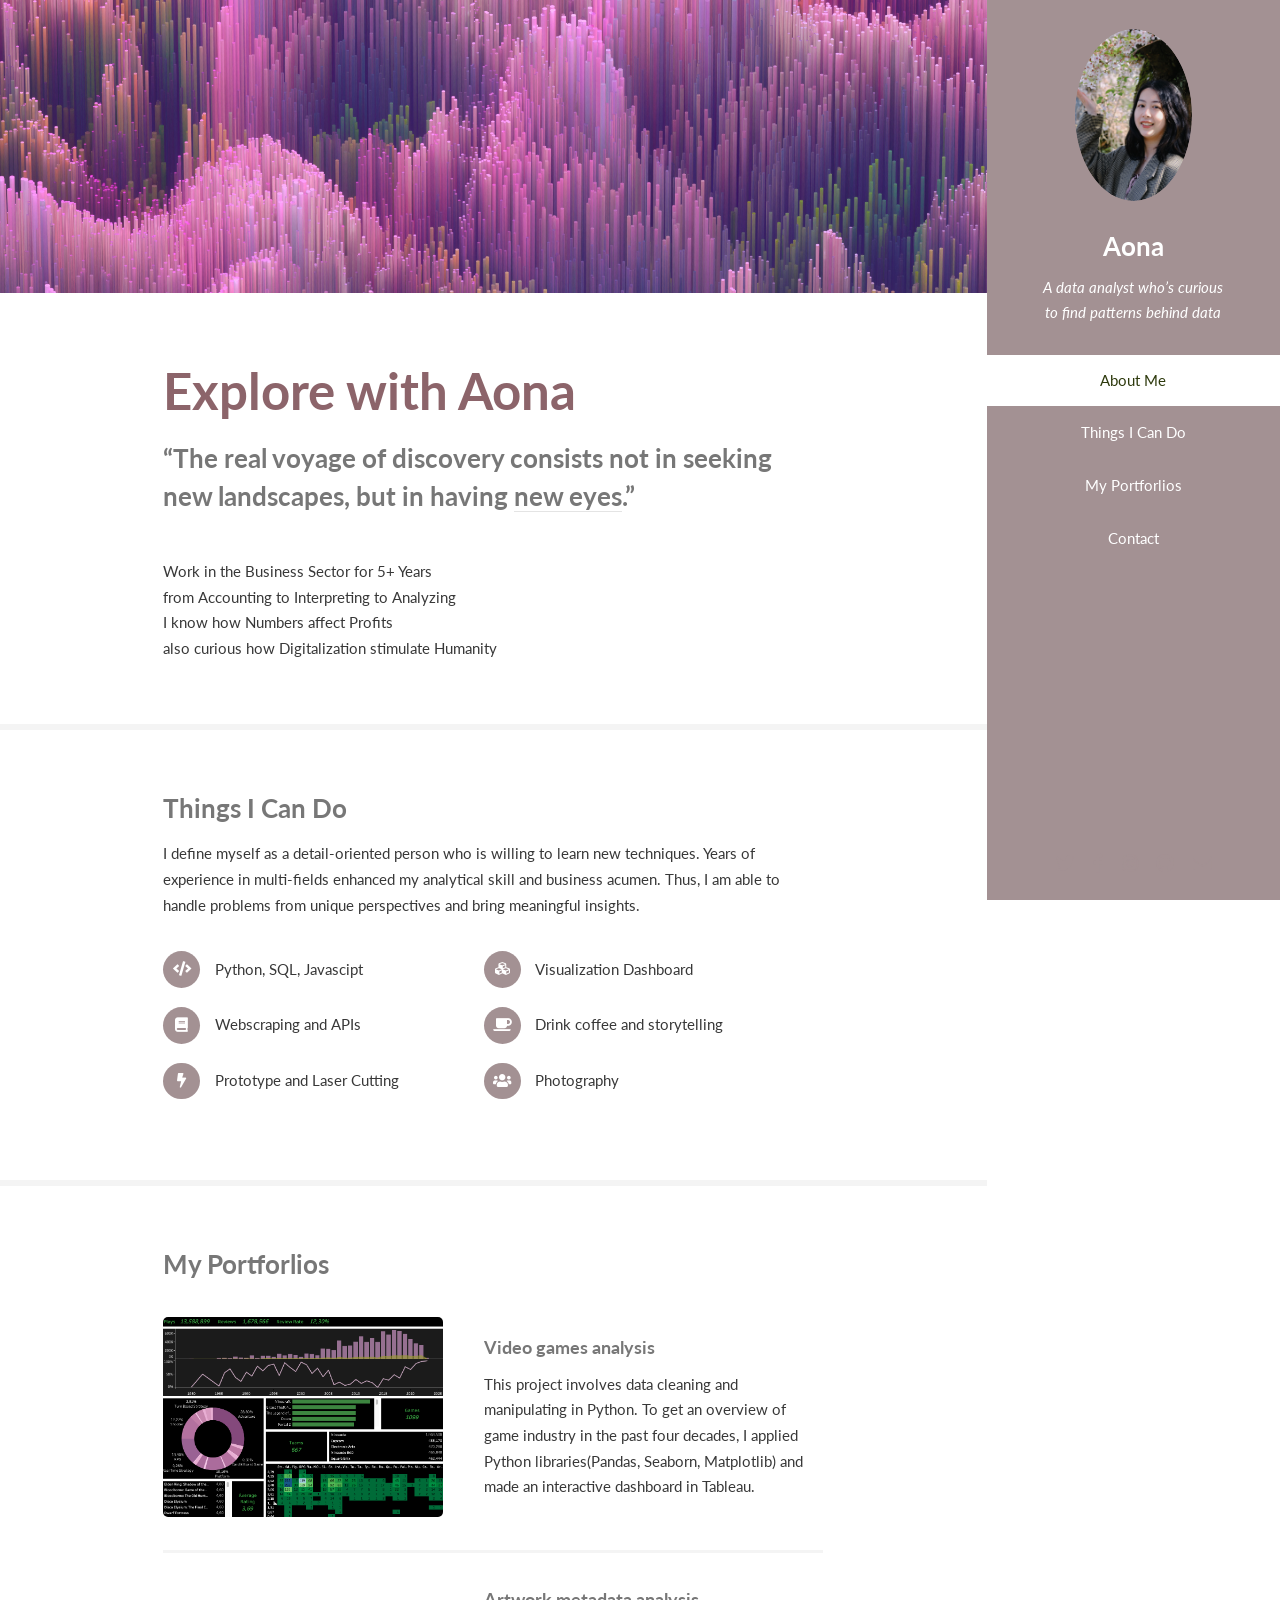
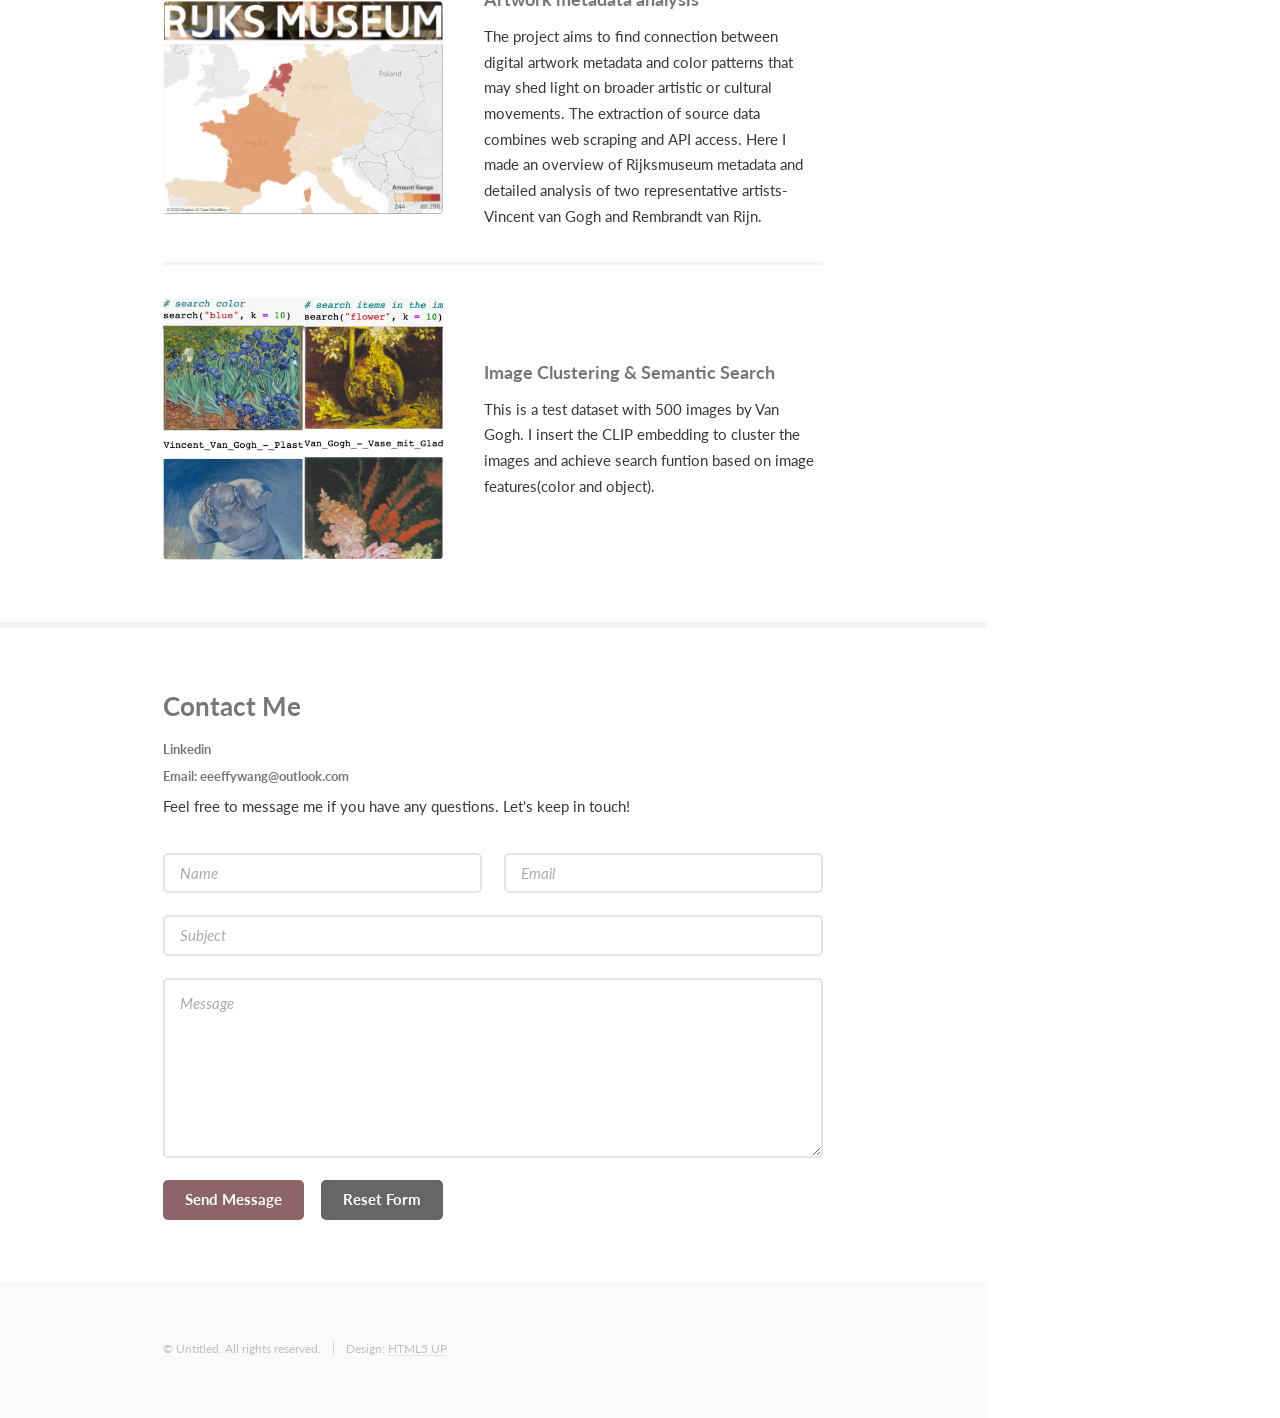
==== index.html @ 92250180 "Add files via upload Initial Commit" ====
<!DOCTYPE HTML>
<!--
	Read Only by HTML5 UP
	html5up.net | @ajlkn
	Free for personal and commercial use under the CCA 3.0 license (html5up.net/license)
-->
<html>
	<head>
		<title>Read Only by HTML5 UP</title>
		<meta charset="utf-8" />
		<meta name="viewport" content="width=device-width, initial-scale=1, user-scalable=no" />
		<link rel="stylesheet" href="assets/css/main.css" />
	</head>
	<body class="is-preload">

		<!-- Header -->
			<section id="header">
				<header>
					<span class="image avatar"><img src="images/avatar.jpg" alt="" /></span>
					<h1 id="logo"><a href="#">Aona</a></h1>
					<p>A data analyst who’s curious<br />
					to find patterns behind data</p>
				</header>
				<nav id="nav">
					<ul>
						<li><a href="#one" class="active">About Me</a></li>
						<li><a href="#two">Things I Can Do</a></li>
						<li><a href="#three">My Portforlios</a></li>
						<li><a href="#four">Contact</a></li>
					</ul>
				</nav>
				<footer>
					<ul class="icons">
						<li><a href="#" class="icon brands fa-twitter"><span class="label">Twitter</span></a></li>
						<li><a href="#" class="icon brands fa-facebook-f"><span class="label">Facebook</span></a></li>
						<li><a href="#" class="icon brands fa-instagram"><span class="label">Instagram</span></a></li>
						<li><a href="#" class="icon brands fa-github"><span class="label">Github</span></a></li>
						<li><a href="#" class="icon solid fa-envelope"><span class="label">Email</span></a></li>
					</ul>
				</footer>
			</section>

		<!-- Wrapper -->
			<div id="wrapper">

				<!-- Main -->
					<div id="main">

						<!-- One -->
							<section id="one">
								<div class="image main" data-position="center">
									<img src="images/banner.jpg" alt="" />
								</div>
								<div class="container">
									<header class="major">
										<h2>Explore with Aona</h2>
										<p>“The real voyage of discovery consists not in seeking <br />
											new landscapes, but in having <a href="https://www.linkedin.com/in/aona-wang-0b112524b/">new eyes</a>.”</p>
									</header>
									<p> Work in the Business Sector for 5+ Years <br />
										from Accounting to Interpreting to Analyzing<br />
										I know how Numbers affect Profits<br />
										also curious how Digitalization stimulate Humanity</p>
								</div>
							</section>

						<!-- Two -->
							<section id="two">
								<div class="container">
									<h3>Things I Can Do</h3>
									<p>I define myself as a detail-oriented person who is willing to learn new techniques. Years of experience in multi-fields enhanced my analytical skill and business acumen. Thus, I am able to handle problems from unique perspectives and bring meaningful insights.</p>
									<ul class="feature-icons">
										<li class="icon solid fa-code">Python, SQL, Javascipt</li>
										<li class="icon solid fa-cubes">Visualization Dashboard</li>
										<li class="icon solid fa-book">Webscraping and APIs</li>
										<li class="icon solid fa-coffee">Drink coffee and storytelling</li>
										<li class="icon solid fa-bolt">Prototype and Laser Cutting</li>
										<li class="icon solid fa-users">Photography</li>
									</ul>
								</div>
							</section>

						<!-- Three -->
							<section id="three">
								<div class="container">
									<h3>My Portforlios</h3>
									<p></p>
									<div class="features">
										<article>
											<a href="https://public.tableau.com/app/profile/aona.wang/viz/Videogame_dashboard/GameOverview_Dashboard" class="image"><img src="images/pic01.png" alt="" /></a>
											<div class="inner">
												<h4><a href="https://github.com/effyvrversion/Portforlio/blob/main/videogame_analysis/Videogame_analysis.ipynb">Video games analysis</a></h4>
												<p>This project involves data cleaning and manipulating in Python. To get an overview of game industry in the past four decades, I applied Python libraries(Pandas, Seaborn, Matplotlib) and made an interactive dashboard in Tableau. </p>
											</div>
										</article>
										<article>
											<a href="https://public.tableau.com/app/profile/aona.wang/viz/Overview-Rijksmuseum/MuseumOverview?publish=yes" class="image"><img src="images/pic02.png" alt="" /></a>
											<div class="inner">
												<h4><a href="https://github.com/effyvrversion/Portforlio/tree/main/Artwork_analysis">Artwork metadata analysis</a></h4>
												<p>The project aims to find connection between digital artwork metadata and color patterns that may shed light on broader artistic or cultural movements. The extraction of source data combines web scraping and API access. Here I made an overview of Rijksmuseum metadata and detailed analysis of two representative artists-Vincent van Gogh and Rembrandt van Rijn. </p>
											</div>
										</article>
										<article>
											<a href="https://github.com/effyvrversion/Portforlio/blob/main/Artwork_analysis/Image%20Cluster%26Semantic%20Search_Vincent%20van%20Gogh.ipynb" class="image"><img src="images/pic03.png" alt="" /></a>
											<div class="inner">
												<h4><a href="https://github.com/effyvrversion/Portforlio/blob/main/Artwork_analysis/Image%20Cluster%26Semantic%20Search_Vincent%20van%20Gogh.ipynb">Image Clustering & Semantic Search</a></h4>
												<p>This is a test dataset with 500 images by Van Gogh. I insert the CLIP embedding to cluster the images and achieve search funtion based on image features(color and object). </p>
											</div>
										</article>
									</div>
								</div>
							</section>

						<!-- Four -->
							<section id="four">
								<div class="container">
									<h3>Contact Me</h3>
									<h5><a href="https://www.linkedin.com/in/aonawang/">Linkedin</a></h5>
									<h5>Email: eeeffywang@outlook.com</h5>
									<p>Feel free to message me if you have any questions. Let's keep in touch!</p>
									<form method="post" action="#">
										<div class="row gtr-uniform">
											<div class="col-6 col-12-xsmall"><input type="text" name="name" id="name" placeholder="Name" /></div>
											<div class="col-6 col-12-xsmall"><input type="email" name="email" id="email" placeholder="Email" /></div>
											<div class="col-12"><input type="text" name="subject" id="subject" placeholder="Subject" /></div>
											<div class="col-12"><textarea name="message" id="message" placeholder="Message" rows="6"></textarea></div>
											<div class="col-12">
												<ul class="actions">
													<li><input type="submit" class="primary" value="Send Message" /></li>
													<li><input type="reset" value="Reset Form" /></li>
												</ul>
											</div>
										</div>
									</form>
								</div>
							</section>
							

						<!-- Five -->
						<!--
							<section id="five">
								<div class="container">
									<h3>Elements</h3>

									<section>
										<h4>Text</h4>
										<p>This is <b>bold</b> and this is <strong>strong</strong>. This is <i>italic</i> and this is <em>emphasized</em>.
										This is <sup>superscript</sup> text and this is <sub>subscript</sub> text.
										This is <u>underlined</u> and this is code: <code>for (;;) { ... }</code>. Finally, <a href="#">this is a link</a>.</p>
										<hr />
										<header>
											<h4>Heading with a Subtitle</h4>
											<p>Lorem ipsum dolor sit amet nullam id egestas urna aliquam</p>
										</header>
										<p>Nunc lacinia ante nunc ac lobortis. Interdum adipiscing gravida odio porttitor sem non mi integer non faucibus ornare mi ut ante amet placerat aliquet. Volutpat eu sed ante lacinia sapien lorem accumsan varius montes viverra nibh in adipiscing blandit tempus accumsan.</p>
										<header>
											<h5>Heading with a Subtitle</h5>
											<p>Lorem ipsum dolor sit amet nullam id egestas urna aliquam</p>
										</header>
										<p>Nunc lacinia ante nunc ac lobortis. Interdum adipiscing gravida odio porttitor sem non mi integer non faucibus ornare mi ut ante amet placerat aliquet. Volutpat eu sed ante lacinia sapien lorem accumsan varius montes viverra nibh in adipiscing blandit tempus accumsan.</p>
										<hr />
										<h2>Heading Level 2</h2>
										<h3>Heading Level 3</h3>
										<h4>Heading Level 4</h4>
										<h5>Heading Level 5</h5>
										<h6>Heading Level 6</h6>
										<hr />
										<h5>Blockquote</h5>
										<blockquote>Fringilla nisl. Donec accumsan interdum nisi, quis tincidunt felis sagittis eget tempus euismod. Vestibulum ante ipsum primis in faucibus vestibulum. Blandit adipiscing eu felis iaculis volutpat ac adipiscing accumsan faucibus. Vestibulum ante ipsum primis in faucibus lorem ipsum dolor sit amet nullam adipiscing eu felis.</blockquote>
										<h5>Preformatted</h5>
										<pre><code>i = 0;

while (!deck.isInOrder()) {
    print 'Iteration ' + i;
    deck.shuffle();
    i++;
}

print 'It took ' + i + ' iterations to sort the deck.';</code></pre>
									</section>

									<section>
										<h4>Lists</h4>
										<div class="row">
											<div class="col-6 col-12-xsmall">
												<h5>Unordered</h5>
												<ul>
													<li>Dolor pulvinar etiam magna etiam.</li>
													<li>Sagittis adipiscing lorem eleifend.</li>
													<li>Felis enim feugiat dolore viverra.</li>
												</ul>
												<h5>Alternate</h5>
												<ul class="alt">
													<li>Dolor pulvinar etiam magna etiam.</li>
													<li>Sagittis adipiscing lorem eleifend.</li>
													<li>Felis enim feugiat dolore viverra.</li>
												</ul>
											</div>
											<div class="col-6 col-12-xsmall">
												<h5>Ordered</h5>
												<ol>
													<li>Dolor pulvinar etiam magna etiam.</li>
													<li>Etiam vel felis at lorem sed viverra.</li>
													<li>Felis enim feugiat dolore viverra.</li>
													<li>Dolor pulvinar etiam magna etiam.</li>
													<li>Etiam vel felis at lorem sed viverra.</li>
													<li>Felis enim feugiat dolore viverra.</li>
												</ol>
												<h5>Icons</h5>
												<ul class="icons">
													<li><a href="#" class="icon brands fa-twitter"><span class="label">Twitter</span></a></li>
													<li><a href="#" class="icon brands fa-facebook-f"><span class="label">Facebook</span></a></li>
													<li><a href="#" class="icon brands fa-instagram"><span class="label">Instagram</span></a></li>
													<li><a href="#" class="icon brands fa-github"><span class="label">Github</span></a></li>
													<li><a href="#" class="icon brands fa-dribbble"><span class="label">Dribbble</span></a></li>
													<li><a href="#" class="icon brands fa-tumblr"><span class="label">Tumblr</span></a></li>
												</ul>
											</div>
										</div>
										<h5>Actions</h5>
										<ul class="actions">
											<li><a href="#" class="button primary">Default</a></li>
											<li><a href="#" class="button">Default</a></li>
											<li><a href="#" class="button alt">Default</a></li>
										</ul>
										<ul class="actions small">
											<li><a href="#" class="button primary small">Small</a></li>
											<li><a href="#" class="button small">Small</a></li>
											<li><a href="#" class="button alt small">Small</a></li>
										</ul>
										<div class="row">
											<div class="col-3 col-6-medium col-12-xsmall">
												<ul class="actions stacked">
													<li><a href="#" class="button primary">Default</a></li>
													<li><a href="#" class="button">Default</a></li>
													<li><a href="#" class="button alt">Default</a></li>
												</ul>
											</div>
											<div class="col-3 col-6 col-12-xsmall">
												<ul class="actions stacked">
													<li><a href="#" class="button primary small">Small</a></li>
													<li><a href="#" class="button small">Small</a></li>
													<li><a href="#" class="button alt small">Small</a></li>
												</ul>
											</div>
											<div class="col-3 col-6-medium col-12-xsmall">
												<ul class="actions stacked">
													<li><a href="#" class="button primary fit">Default</a></li>
													<li><a href="#" class="button fit">Default</a></li>
													<li><a href="#" class="button alt fit">Default</a></li>
												</ul>
											</div>
											<div class="col-3 col-6-medium col-12-xsmall">
												<ul class="actions stacked">
													<li><a href="#" class="button primary small fit">Small</a></li>
													<li><a href="#" class="button small fit">Small</a></li>
													<li><a href="#" class="button alt small fit">Small</a></li>
												</ul>
											</div>
										</div>
									</section>

									<section>
										<h4>Table</h4>
										<h5>Default</h5>
										<div class="table-wrapper">
											<table>
												<thead>
													<tr>
														<th>Name</th>
														<th>Description</th>
														<th>Price</th>
													</tr>
												</thead>
												<tbody>
													<tr>
														<td>Item One</td>
														<td>Ante turpis integer aliquet porttitor.</td>
														<td>29.99</td>
													</tr>
													<tr>
														<td>Item Two</td>
														<td>Vis ac commodo adipiscing arcu aliquet.</td>
														<td>19.99</td>
													</tr>
													<tr>
														<td>Item Three</td>
														<td> Morbi faucibus arcu accumsan lorem.</td>
														<td>29.99</td>
													</tr>
													<tr>
														<td>Item Four</td>
														<td>Vitae integer tempus condimentum.</td>
														<td>19.99</td>
													</tr>
													<tr>
														<td>Item Five</td>
														<td>Ante turpis integer aliquet porttitor.</td>
														<td>29.99</td>
													</tr>
												</tbody>
												<tfoot>
													<tr>
														<td colspan="2"></td>
														<td>100.00</td>
													</tr>
												</tfoot>
											</table>
										</div>

										<h5>Alternate</h5>
										<div class="table-wrapper">
											<table class="alt">
												<thead>
													<tr>
														<th>Name</th>
														<th>Description</th>
														<th>Price</th>
													</tr>
												</thead>
												<tbody>
													<tr>
														<td>Item One</td>
														<td>Ante turpis integer aliquet porttitor.</td>
														<td>29.99</td>
													</tr>
													<tr>
														<td>Item Two</td>
														<td>Vis ac commodo adipiscing arcu aliquet.</td>
														<td>19.99</td>
													</tr>
													<tr>
														<td>Item Three</td>
														<td> Morbi faucibus arcu accumsan lorem.</td>
														<td>29.99</td>
													</tr>
													<tr>
														<td>Item Four</td>
														<td>Vitae integer tempus condimentum.</td>
														<td>19.99</td>
													</tr>
													<tr>
														<td>Item Five</td>
														<td>Ante turpis integer aliquet porttitor.</td>
														<td>29.99</td>
													</tr>
												</tbody>
												<tfoot>
													<tr>
														<td colspan="2"></td>
														<td>100.00</td>
													</tr>
												</tfoot>
											</table>
										</div>
									</section>

									<section>
										<h4>Buttons</h4>
										<ul class="actions">
											<li><a href="#" class="button primary">Primary</a></li>
											<li><a href="#" class="button">Default</a></li>
											<li><a href="#" class="button alt">Alternate</a></li>
										</ul>
										<ul class="actions">
											<li><a href="#" class="button primary large">Large</a></li>
											<li><a href="#" class="button">Default</a></li>
											<li><a href="#" class="button alt small">Small</a></li>
										</ul>
										<ul class="actions fit">
											<li><a href="#" class="button primary fit">Fit</a></li>
											<li><a href="#" class="button fit">Fit</a></li>
											<li><a href="#" class="button alt fit">Fit</a></li>
										</ul>
										<ul class="actions fit small">
											<li><a href="#" class="button primary fit small">Fit + Small</a></li>
											<li><a href="#" class="button fit small">Fit + Small</a></li>
											<li><a href="#" class="button alt fit small">Fit + Small</a></li>
										</ul>
										<ul class="actions">
											<li><a href="#" class="button primary icon solid fa-download">Icon</a></li>
											<li><a href="#" class="button icon solid fa-download">Icon</a></li>
											<li><a href="#" class="button alt icon solid fa-check">Icon</a></li>
										</ul>
										<ul class="actions">
											<li><span class="button primary disabled">Primary</span></li>
											<li><span class="button disabled">Default</span></li>
											<li><span class="button alt disabled">Alternate</span></li>
										</ul>
									</section>

									<section>
										<h4>Form</h4>
										<form method="post" action="#">
											<div class="row gtr-uniform">
												<div class="col-6 col-12-xsmall">
													<input type="text" name="demo-name" id="demo-name" value="" placeholder="Name" />
												</div>
												<div class="col-6 col-12-xsmall">
													<input type="email" name="demo-email" id="demo-email" value="" placeholder="Email" />
												</div>
												<div class="col-12">
													<select name="demo-category" id="demo-category">
														<option value="">- Category -</option>
														<option value="1">Manufacturing</option>
														<option value="1">Shipping</option>
														<option value="1">Administration</option>
														<option value="1">Human Resources</option>
													</select>
												</div>
												<div class="col-4 col-12-medium">
													<input type="radio" id="demo-priority-low" name="demo-priority" checked>
													<label for="demo-priority-low">Low Priority</label>
												</div>
												<div class="col-4 col-12-medium">
													<input type="radio" id="demo-priority-normal" name="demo-priority">
													<label for="demo-priority-normal">Normal Priority</label>
												</div>
												<div class="col-4 col-12-medium">
													<input type="radio" id="demo-priority-high" name="demo-priority">
													<label for="demo-priority-high">High Priority</label>
												</div>
												<div class="col-6 col-12-medium">
													<input type="checkbox" id="demo-copy" name="demo-copy">
													<label for="demo-copy">Email me a copy of this message</label>
												</div>
												<div class="col-6 col-12-medium">
													<input type="checkbox" id="demo-human" name="demo-human" checked>
													<label for="demo-human">I am a human and not a robot</label>
												</div>
												<div class="col-12">
													<textarea name="demo-message" id="demo-message" placeholder="Enter your message" rows="6"></textarea>
												</div>
												<div class="col-12">
													<ul class="actions">
														<li><input type="submit" value="Send Message" /></li>
														<li><input type="reset" value="Reset" class="alt" /></li>
													</ul>
												</div>
											</div>
										</form>
									</section>

									<section>
										<h4>Image</h4>
										<h5>Fit</h5>
										<span class="image fit"><img src="images/banner.jpg" alt="" /></span>
										<div class="box alt">
											<div class="row gtr-50 gtr-uniform">
												<div class="col-4"><span class="image fit"><img src="images/pic01.jpg" alt="" /></span></div>
												<div class="col-4"><span class="image fit"><img src="images/pic02.jpg" alt="" /></span></div>
												<div class="col-4"><span class="image fit"><img src="images/pic03.jpg" alt="" /></span></div>
												<div class="col-4"><span class="image fit"><img src="images/pic02.jpg" alt="" /></span></div>
												<div class="col-4"><span class="image fit"><img src="images/pic03.jpg" alt="" /></span></div>
												<div class="col-4"><span class="image fit"><img src="images/pic01.jpg" alt="" /></span></div>
												<div class="col-4"><span class="image fit"><img src="images/pic03.jpg" alt="" /></span></div>
												<div class="col-4"><span class="image fit"><img src="images/pic01.jpg" alt="" /></span></div>
												<div class="col-4"><span class="image fit"><img src="images/pic02.jpg" alt="" /></span></div>
											</div>
										</div>
										<h5>Left &amp; Right</h5>
										<p><span class="image left"><img src="images/avatar.jpg" alt="" /></span>Fringilla nisl. Donec accumsan interdum nisi, quis tincidunt felis sagittis eget. tempus euismod. Vestibulum ante ipsum primis in faucibus vestibulum. Blandit adipiscing eu felis iaculis volutpat ac adipiscing accumsan eu faucibus. Integer ac pellentesque praesent tincidunt felis sagittis eget. tempus euismod. Vestibulum ante ipsum primis in faucibus vestibulum. Blandit adipiscing eu felis iaculis volutpat ac adipiscing accumsan eu faucibus. Integer ac pellentesque praesent. Donec accumsan interdum nisi, quis tincidunt felis sagittis eget. tempus euismod. Vestibulum ante ipsum primis in faucibus vestibulum. Blandit adipiscing eu felis iaculis volutpat ac adipiscing accumsan eu faucibus. Integer ac pellentesque praesent tincidunt felis sagittis eget. tempus euismod. Vestibulum ante ipsum primis in faucibus vestibulum. Blandit adipiscing eu felis iaculis volutpat ac adipiscing accumsan eu faucibus. Integer ac pellentesque praesent.</p>
										<p><span class="image right"><img src="images/avatar.jpg" alt="" /></span>Fringilla nisl. Donec accumsan interdum nisi, quis tincidunt felis sagittis eget. tempus euismod. Vestibulum ante ipsum primis in faucibus vestibulum. Blandit adipiscing eu felis iaculis volutpat ac adipiscing accumsan eu faucibus. Integer ac pellentesque praesent tincidunt felis sagittis eget. tempus euismod. Vestibulum ante ipsum primis in faucibus vestibulum. Blandit adipiscing eu felis iaculis volutpat ac adipiscing accumsan eu faucibus. Integer ac pellentesque praesent. Donec accumsan interdum nisi, quis tincidunt felis sagittis eget. tempus euismod. Vestibulum ante ipsum primis in faucibus vestibulum. Blandit adipiscing eu felis iaculis volutpat ac adipiscing accumsan eu faucibus. Integer ac pellentesque praesent tincidunt felis sagittis eget. tempus euismod. Vestibulum ante ipsum primis in faucibus vestibulum. Blandit adipiscing eu felis iaculis volutpat ac adipiscing accumsan eu faucibus. Integer ac pellentesque praesent.</p>
									</section>

								</div>
							</section>
						-->

					</div>

				<!-- Footer -->
					<section id="footer">
						<div class="container">
							<ul class="copyright">
								<li>&copy; Untitled. All rights reserved.</li><li>Design: <a href="http://html5up.net">HTML5 UP</a></li>
							</ul>
						</div>
					</section>

			</div>

		<!-- Scripts -->
			<script src="assets/js/jquery.min.js"></script>
			<script src="assets/js/jquery.scrollex.min.js"></script>
			<script src="assets/js/jquery.scrolly.min.js"></script>
			<script src="assets/js/browser.min.js"></script>
			<script src="assets/js/breakpoints.min.js"></script>
			<script src="assets/js/util.js"></script>
			<script src="assets/js/main.js"></script>

	</body>
</html>
---- assets/css/main.css ----
@import url("fontawesome-all.min.css");
@import url("https://fonts.googleapis.com/css?family=Lato:400,400italic,700,700italic|Source+Code+Pro:400");

/*
	Read Only by HTML5 UP
	html5up.net | @ajlkn
	Free for personal and commercial use under the CCA 3.0 license (html5up.net/license)
*/

html, body, div, span, applet, object,
iframe, h1, h2, h3, h4, h5, h6, p, blockquote,
pre, a, abbr, acronym, address, big, cite,
code, del, dfn, em, img, ins, kbd, q, s, samp,
small, strike, strong, sub, sup, tt, var, b,
u, i, center, dl, dt, dd, ol, ul, li, fieldset,
form, label, legend, table, caption, tbody,
tfoot, thead, tr, th, td, article, aside,
canvas, details, embed, figure, figcaption,
footer, header, hgroup, menu, nav, output, ruby,
section, summary, time, mark, audio, video {
	margin: 0;
	padding: 0;
	border: 0;
	font-size: 100%;
	font: inherit;
	vertical-align: baseline;}

article, aside, details, figcaption, figure,
footer, header, hgroup, menu, nav, section {
	display: block;}

body {
	line-height: 1;
}

ol, ul {
	list-style: none;
}

blockquote, q {
	quotes: none;
}

	blockquote:before, blockquote:after, q:before, q:after {
		content: '';
		content: none;
	}

table {
	border-collapse: collapse;
	border-spacing: 0;
}

body {
	-webkit-text-size-adjust: none;
}

mark {
	background-color: transparent;
	color: inherit;
}

input::-moz-focus-inner {
	border: 0;
	padding: 0;
}

input, select, textarea {
	-moz-appearance: none;
	-webkit-appearance: none;
	-ms-appearance: none;
	appearance: none;
}

/* Basic */

	html {
		box-sizing: border-box;
	}

	*, *:before, *:after {
		box-sizing: inherit;
	}

	body {
		background: #a39193;
	}

		body.is-preload *, body.is-preload *:before, body.is-preload *:after {
			-moz-animation: none !important;
			-webkit-animation: none !important;
			-ms-animation: none !important;
			animation: none !important;
			-moz-transition: none !important;
			-webkit-transition: none !important;
			-ms-transition: none !important;
			transition: none !important;
		}

	body, input, select, textarea {
		color: #383838;
		font-family: "Lato", sans-serif;
		font-size: 16pt;
		font-weight: 400;
		line-height: 1.75em;
	}

	a {
		-moz-transition: color 0.2s ease-in-out, border-color 0.2s ease-in-out;
		-webkit-transition: color 0.2s ease-in-out, border-color 0.2s ease-in-out;
		-ms-transition: color 0.2s ease-in-out, border-color 0.2s ease-in-out;
		transition: color 0.2s ease-in-out, border-color 0.2s ease-in-out;
		border-bottom: solid 1px #e4e4e4;
		color: inherit;
		text-decoration: none;
	}

		a:hover {
			border-bottom-color: transparent;
			color: #000000 !important;
		}

	strong, b {
		color: #8c646a;
		font-weight: 700;
	}

	em, i {
		font-style: italic;
	}

	p {
		margin: 0 0 2.25em 0;
	}

	h1, h2, h3, h4, h5, h6 {
		color: #777;
		font-weight: 700;
		line-height: 1em;
		margin: 0 0 0.5625em 0;
	}

		h1 a, h2 a, h3 a, h4 a, h5 a, h6 a {
			border: 0;
			color: inherit;
			text-decoration: none;
		}

	h2 {
		font-size: 2em;
		line-height: 1.5em;
	}

	h3 {
		font-size: 1.75em;
		line-height: 1.5em;
	}

	h4 {
		font-size: 1.25em;
		line-height: 1.5em;
	}

	h5 {
		font-size: 0.9em;
		line-height: 1.5em;
	}

	h6 {
		font-size: 0.7em;
		line-height: 1.5em;
	}

	sub {
		font-size: 0.8em;
		position: relative;
		top: 0.5em;
	}

	sup {
		font-size: 0.8em;
		position: relative;
		top: -0.5em;
	}

	hr {
		border: 0;
		border-bottom: solid 2px #f4f4f4;
		margin: 2.25em 0;
	}

		hr.major {
			margin: 3.375em 0;
		}

	blockquote {
		border-left: solid 8px #e4e4e4;
		font-style: italic;
		margin: 0 0 2.25em 0;
		padding: 0.5em 0 0.5em 2em;
	}

	code {
		background: #555;
		border-radius: 5px;
		color: #fff;
		font-family: "Source Code Pro", monospace;
		font-size: 0.9em;
		margin: 0 0.25em;
		padding: 0.25em 0.65em;
	}

	pre {
		font-family: "Source Code Pro", monospace;
		font-size: 0.9em;
		margin: 0 0 2.25em 0;
	}

		pre code {
			-webkit-overflow-scrolling: touch;
			display: block;
			line-height: 1.5em;
			overflow-x: auto;
			padding: 1em 1.5em;
		}

	.align-left {
		text-align: left;
	}

	.align-center {
		text-align: center;
	}

	.align-right {
		text-align: right;
	}

/* Row */

	.row {
		display: flex;
		flex-wrap: wrap;
		box-sizing: border-box;
		align-items: stretch;
	}

		.row > * {
			box-sizing: border-box;
		}

		.row.gtr-uniform > * > :last-child {
			margin-bottom: 0;
		}

		.row.aln-left {
			justify-content: flex-start;
		}

		.row.aln-center {
			justify-content: center;
		}

		.row.aln-right {
			justify-content: flex-end;
		}

		.row.aln-top {
			align-items: flex-start;
		}

		.row.aln-middle {
			align-items: center;
		}

		.row.aln-bottom {
			align-items: flex-end;
		}

		.row > .imp {
			order: -1;
		}

		.row > .col-1 {
			width: 8.33333%;
		}

		.row > .off-1 {
			margin-left: 8.33333%;
		}

		.row > .col-2 {
			width: 16.66667%;
		}

		.row > .off-2 {
			margin-left: 16.66667%;
		}

		.row > .col-3 {
			width: 25%;
		}

		.row > .off-3 {
			margin-left: 25%;
		}

		.row > .col-4 {
			width: 33.33333%;
		}

		.row > .off-4 {
			margin-left: 33.33333%;
		}

		.row > .col-5 {
			width: 41.66667%;
		}

		.row > .off-5 {
			margin-left: 41.66667%;
		}

		.row > .col-6 {
			width: 50%;
		}

		.row > .off-6 {
			margin-left: 50%;
		}

		.row > .col-7 {
			width: 58.33333%;
		}

		.row > .off-7 {
			margin-left: 58.33333%;
		}

		.row > .col-8 {
			width: 66.66667%;
		}

		.row > .off-8 {
			margin-left: 66.66667%;
		}

		.row > .col-9 {
			width: 75%;
		}

		.row > .off-9 {
			margin-left: 75%;
		}

		.row > .col-10 {
			width: 83.33333%;
		}

		.row > .off-10 {
			margin-left: 83.33333%;
		}

		.row > .col-11 {
			width: 91.66667%;
		}

		.row > .off-11 {
			margin-left: 91.66667%;
		}

		.row > .col-12 {
			width: 100%;
		}

		.row > .off-12 {
			margin-left: 100%;
		}

		.row.gtr-0 {
			margin-top: 0;
			margin-left: 0em;
		}

			.row.gtr-0 > * {
				padding: 0 0 0 0em;
			}

			.row.gtr-0.gtr-uniform {
				margin-top: 0em;
			}

				.row.gtr-0.gtr-uniform > * {
					padding-top: 0em;
				}

		.row.gtr-25 {
			margin-top: 0;
			margin-left: -0.5em;
		}

			.row.gtr-25 > * {
				padding: 0 0 0 0.5em;
			}

			.row.gtr-25.gtr-uniform {
				margin-top: -0.5em;
			}

				.row.gtr-25.gtr-uniform > * {
					padding-top: 0.5em;
				}

		.row.gtr-50 {
			margin-top: 0;
			margin-left: -1em;
		}

			.row.gtr-50 > * {
				padding: 0 0 0 1em;
			}

			.row.gtr-50.gtr-uniform {
				margin-top: -1em;
			}

				.row.gtr-50.gtr-uniform > * {
					padding-top: 1em;
				}

		.row {
			margin-top: 0;
			margin-left: -2em;
		}

			.row > * {
				padding: 0 0 0 2em;
			}

			.row.gtr-uniform {
				margin-top: -2em;
			}

				.row.gtr-uniform > * {
					padding-top: 2em;
				}

		.row.gtr-150 {
			margin-top: 0;
			margin-left: -3em;
		}

			.row.gtr-150 > * {
				padding: 0 0 0 3em;
			}

			.row.gtr-150.gtr-uniform {
				margin-top: -3em;
			}

				.row.gtr-150.gtr-uniform > * {
					padding-top: 3em;
				}

		.row.gtr-200 {
			margin-top: 0;
			margin-left: -4em;
		}

			.row.gtr-200 > * {
				padding: 0 0 0 4em;
			}

			.row.gtr-200.gtr-uniform {
				margin-top: -4em;
			}

				.row.gtr-200.gtr-uniform > * {
					padding-top: 4em;
				}

		@media screen and (max-width: 1680px) {

			.row {
				display: flex;
				flex-wrap: wrap;
				box-sizing: border-box;
				align-items: stretch;
			}

				.row > * {
					box-sizing: border-box;
				}

				.row.gtr-uniform > * > :last-child {
					margin-bottom: 0;
				}

				.row.aln-left {
					justify-content: flex-start;
				}

				.row.aln-center {
					justify-content: center;
				}

				.row.aln-right {
					justify-content: flex-end;
				}

				.row.aln-top {
					align-items: flex-start;
				}

				.row.aln-middle {
					align-items: center;
				}

				.row.aln-bottom {
					align-items: flex-end;
				}

				.row > .imp-xlarge {
					order: -1;
				}

				.row > .col-1-xlarge {
					width: 8.33333%;
				}

				.row > .off-1-xlarge {
					margin-left: 8.33333%;
				}

				.row > .col-2-xlarge {
					width: 16.66667%;
				}

				.row > .off-2-xlarge {
					margin-left: 16.66667%;
				}

				.row > .col-3-xlarge {
					width: 25%;
				}

				.row > .off-3-xlarge {
					margin-left: 25%;
				}

				.row > .col-4-xlarge {
					width: 33.33333%;
				}

				.row > .off-4-xlarge {
					margin-left: 33.33333%;
				}

				.row > .col-5-xlarge {
					width: 41.66667%;
				}

				.row > .off-5-xlarge {
					margin-left: 41.66667%;
				}

				.row > .col-6-xlarge {
					width: 50%;
				}

				.row > .off-6-xlarge {
					margin-left: 50%;
				}

				.row > .col-7-xlarge {
					width: 58.33333%;
				}

				.row > .off-7-xlarge {
					margin-left: 58.33333%;
				}

				.row > .col-8-xlarge {
					width: 66.66667%;
				}

				.row > .off-8-xlarge {
					margin-left: 66.66667%;
				}

				.row > .col-9-xlarge {
					width: 75%;
				}

				.row > .off-9-xlarge {
					margin-left: 75%;
				}

				.row > .col-10-xlarge {
					width: 83.33333%;
				}

				.row > .off-10-xlarge {
					margin-left: 83.33333%;
				}

				.row > .col-11-xlarge {
					width: 91.66667%;
				}

				.row > .off-11-xlarge {
					margin-left: 91.66667%;
				}

				.row > .col-12-xlarge {
					width: 100%;
				}

				.row > .off-12-xlarge {
					margin-left: 100%;
				}

				.row.gtr-0 {
					margin-top: 0;
					margin-left: 0em;
				}

					.row.gtr-0 > * {
						padding: 0 0 0 0em;
					}

					.row.gtr-0.gtr-uniform {
						margin-top: 0em;
					}

						.row.gtr-0.gtr-uniform > * {
							padding-top: 0em;
						}

				.row.gtr-25 {
					margin-top: 0;
					margin-left: -0.5em;
				}

					.row.gtr-25 > * {
						padding: 0 0 0 0.5em;
					}

					.row.gtr-25.gtr-uniform {
						margin-top: -0.5em;
					}

						.row.gtr-25.gtr-uniform > * {
							padding-top: 0.5em;
						}

				.row.gtr-50 {
					margin-top: 0;
					margin-left: -1em;
				}

					.row.gtr-50 > * {
						padding: 0 0 0 1em;
					}

					.row.gtr-50.gtr-uniform {
						margin-top: -1em;
					}

						.row.gtr-50.gtr-uniform > * {
							padding-top: 1em;
						}

				.row {
					margin-top: 0;
					margin-left: -2em;
				}

					.row > * {
						padding: 0 0 0 2em;
					}

					.row.gtr-uniform {
						margin-top: -2em;
					}

						.row.gtr-uniform > * {
							padding-top: 2em;
						}

				.row.gtr-150 {
					margin-top: 0;
					margin-left: -3em;
				}

					.row.gtr-150 > * {
						padding: 0 0 0 3em;
					}

					.row.gtr-150.gtr-uniform {
						margin-top: -3em;
					}

						.row.gtr-150.gtr-uniform > * {
							padding-top: 3em;
						}

				.row.gtr-200 {
					margin-top: 0;
					margin-left: -4em;
				}

					.row.gtr-200 > * {
						padding: 0 0 0 4em;
					}

					.row.gtr-200.gtr-uniform {
						margin-top: -4em;
					}

						.row.gtr-200.gtr-uniform > * {
							padding-top: 4em;
						}

		}

		@media screen and (max-width: 1280px) {

			.row {
				display: flex;
				flex-wrap: wrap;
				box-sizing: border-box;
				align-items: stretch;
			}

				.row > * {
					box-sizing: border-box;
				}

				.row.gtr-uniform > * > :last-child {
					margin-bottom: 0;
				}

				.row.aln-left {
					justify-content: flex-start;
				}

				.row.aln-center {
					justify-content: center;
				}

				.row.aln-right {
					justify-content: flex-end;
				}

				.row.aln-top {
					align-items: flex-start;
				}

				.row.aln-middle {
					align-items: center;
				}

				.row.aln-bottom {
					align-items: flex-end;
				}

				.row > .imp-large {
					order: -1;
				}

				.row > .col-1-large {
					width: 8.33333%;
				}

				.row > .off-1-large {
					margin-left: 8.33333%;
				}

				.row > .col-2-large {
					width: 16.66667%;
				}

				.row > .off-2-large {
					margin-left: 16.66667%;
				}

				.row > .col-3-large {
					width: 25%;
				}

				.row > .off-3-large {
					margin-left: 25%;
				}

				.row > .col-4-large {
					width: 33.33333%;
				}

				.row > .off-4-large {
					margin-left: 33.33333%;
				}

				.row > .col-5-large {
					width: 41.66667%;
				}

				.row > .off-5-large {
					margin-left: 41.66667%;
				}

				.row > .col-6-large {
					width: 50%;
				}

				.row > .off-6-large {
					margin-left: 50%;
				}

				.row > .col-7-large {
					width: 58.33333%;
				}

				.row > .off-7-large {
					margin-left: 58.33333%;
				}

				.row > .col-8-large {
					width: 66.66667%;
				}

				.row > .off-8-large {
					margin-left: 66.66667%;
				}

				.row > .col-9-large {
					width: 75%;
				}

				.row > .off-9-large {
					margin-left: 75%;
				}

				.row > .col-10-large {
					width: 83.33333%;
				}

				.row > .off-10-large {
					margin-left: 83.33333%;
				}

				.row > .col-11-large {
					width: 91.66667%;
				}

				.row > .off-11-large {
					margin-left: 91.66667%;
				}

				.row > .col-12-large {
					width: 100%;
				}

				.row > .off-12-large {
					margin-left: 100%;
				}

				.row.gtr-0 {
					margin-top: 0;
					margin-left: 0em;
				}

					.row.gtr-0 > * {
						padding: 0 0 0 0em;
					}

					.row.gtr-0.gtr-uniform {
						margin-top: 0em;
					}

						.row.gtr-0.gtr-uniform > * {
							padding-top: 0em;
						}

				.row.gtr-25 {
					margin-top: 0;
					margin-left: -0.375em;
				}

					.row.gtr-25 > * {
						padding: 0 0 0 0.375em;
					}

					.row.gtr-25.gtr-uniform {
						margin-top: -0.375em;
					}

						.row.gtr-25.gtr-uniform > * {
							padding-top: 0.375em;
						}

				.row.gtr-50 {
					margin-top: 0;
					margin-left: -0.75em;
				}

					.row.gtr-50 > * {
						padding: 0 0 0 0.75em;
					}

					.row.gtr-50.gtr-uniform {
						margin-top: -0.75em;
					}

						.row.gtr-50.gtr-uniform > * {
							padding-top: 0.75em;
						}

				.row {
					margin-top: 0;
					margin-left: -1.5em;
				}

					.row > * {
						padding: 0 0 0 1.5em;
					}

					.row.gtr-uniform {
						margin-top: -1.5em;
					}

						.row.gtr-uniform > * {
							padding-top: 1.5em;
						}

				.row.gtr-150 {
					margin-top: 0;
					margin-left: -2.25em;
				}

					.row.gtr-150 > * {
						padding: 0 0 0 2.25em;
					}

					.row.gtr-150.gtr-uniform {
						margin-top: -2.25em;
					}

						.row.gtr-150.gtr-uniform > * {
							padding-top: 2.25em;
						}

				.row.gtr-200 {
					margin-top: 0;
					margin-left: -3em;
				}

					.row.gtr-200 > * {
						padding: 0 0 0 3em;
					}

					.row.gtr-200.gtr-uniform {
						margin-top: -3em;
					}

						.row.gtr-200.gtr-uniform > * {
							padding-top: 3em;
						}

		}

		@media screen and (max-width: 1024px) {

			.row {
				display: flex;
				flex-wrap: wrap;
				box-sizing: border-box;
				align-items: stretch;
			}

				.row > * {
					box-sizing: border-box;
				}

				.row.gtr-uniform > * > :last-child {
					margin-bottom: 0;
				}

				.row.aln-left {
					justify-content: flex-start;
				}

				.row.aln-center {
					justify-content: center;
				}

				.row.aln-right {
					justify-content: flex-end;
				}

				.row.aln-top {
					align-items: flex-start;
				}

				.row.aln-middle {
					align-items: center;
				}

				.row.aln-bottom {
					align-items: flex-end;
				}

				.row > .imp-medium {
					order: -1;
				}

				.row > .col-1-medium {
					width: 8.33333%;
				}

				.row > .off-1-medium {
					margin-left: 8.33333%;
				}

				.row > .col-2-medium {
					width: 16.66667%;
				}

				.row > .off-2-medium {
					margin-left: 16.66667%;
				}

				.row > .col-3-medium {
					width: 25%;
				}

				.row > .off-3-medium {
					margin-left: 25%;
				}

				.row > .col-4-medium {
					width: 33.33333%;
				}

				.row > .off-4-medium {
					margin-left: 33.33333%;
				}

				.row > .col-5-medium {
					width: 41.66667%;
				}

				.row > .off-5-medium {
					margin-left: 41.66667%;
				}

				.row > .col-6-medium {
					width: 50%;
				}

				.row > .off-6-medium {
					margin-left: 50%;
				}

				.row > .col-7-medium {
					width: 58.33333%;
				}

				.row > .off-7-medium {
					margin-left: 58.33333%;
				}

				.row > .col-8-medium {
					width: 66.66667%;
				}

				.row > .off-8-medium {
					margin-left: 66.66667%;
				}

				.row > .col-9-medium {
					width: 75%;
				}

				.row > .off-9-medium {
					margin-left: 75%;
				}

				.row > .col-10-medium {
					width: 83.33333%;
				}

				.row > .off-10-medium {
					margin-left: 83.33333%;
				}

				.row > .col-11-medium {
					width: 91.66667%;
				}

				.row > .off-11-medium {
					margin-left: 91.66667%;
				}

				.row > .col-12-medium {
					width: 100%;
				}

				.row > .off-12-medium {
					margin-left: 100%;
				}

				.row.gtr-0 {
					margin-top: 0;
					margin-left: 0em;
				}

					.row.gtr-0 > * {
						padding: 0 0 0 0em;
					}

					.row.gtr-0.gtr-uniform {
						margin-top: 0em;
					}

						.row.gtr-0.gtr-uniform > * {
							padding-top: 0em;
						}

				.row.gtr-25 {
					margin-top: 0;
					margin-left: -0.375em;
				}

					.row.gtr-25 > * {
						padding: 0 0 0 0.375em;
					}

					.row.gtr-25.gtr-uniform {
						margin-top: -0.375em;
					}

						.row.gtr-25.gtr-uniform > * {
							padding-top: 0.375em;
						}

				.row.gtr-50 {
					margin-top: 0;
					margin-left: -0.75em;
				}

					.row.gtr-50 > * {
						padding: 0 0 0 0.75em;
					}

					.row.gtr-50.gtr-uniform {
						margin-top: -0.75em;
					}

						.row.gtr-50.gtr-uniform > * {
							padding-top: 0.75em;
						}

				.row {
					margin-top: 0;
					margin-left: -1.5em;
				}

					.row > * {
						padding: 0 0 0 1.5em;
					}

					.row.gtr-uniform {
						margin-top: -1.5em;
					}

						.row.gtr-uniform > * {
							padding-top: 1.5em;
						}

				.row.gtr-150 {
					margin-top: 0;
					margin-left: -2.25em;
				}

					.row.gtr-150 > * {
						padding: 0 0 0 2.25em;
					}

					.row.gtr-150.gtr-uniform {
						margin-top: -2.25em;
					}

						.row.gtr-150.gtr-uniform > * {
							padding-top: 2.25em;
						}

				.row.gtr-200 {
					margin-top: 0;
					margin-left: -3em;
				}

					.row.gtr-200 > * {
						padding: 0 0 0 3em;
					}

					.row.gtr-200.gtr-uniform {
						margin-top: -3em;
					}

						.row.gtr-200.gtr-uniform > * {
							padding-top: 3em;
						}

		}

		@media screen and (max-width: 736px) {

			.row {
				display: flex;
				flex-wrap: wrap;
				box-sizing: border-box;
				align-items: stretch;
			}

				.row > * {
					box-sizing: border-box;
				}

				.row.gtr-uniform > * > :last-child {
					margin-bottom: 0;
				}

				.row.aln-left {
					justify-content: flex-start;
				}

				.row.aln-center {
					justify-content: center;
				}

				.row.aln-right {
					justify-content: flex-end;
				}

				.row.aln-top {
					align-items: flex-start;
				}

				.row.aln-middle {
					align-items: center;
				}

				.row.aln-bottom {
					align-items: flex-end;
				}

				.row > .imp-small {
					order: -1;
				}

				.row > .col-1-small {
					width: 8.33333%;
				}

				.row > .off-1-small {
					margin-left: 8.33333%;
				}

				.row > .col-2-small {
					width: 16.66667%;
				}

				.row > .off-2-small {
					margin-left: 16.66667%;
				}

				.row > .col-3-small {
					width: 25%;
				}

				.row > .off-3-small {
					margin-left: 25%;
				}

				.row > .col-4-small {
					width: 33.33333%;
				}

				.row > .off-4-small {
					margin-left: 33.33333%;
				}

				.row > .col-5-small {
					width: 41.66667%;
				}

				.row > .off-5-small {
					margin-left: 41.66667%;
				}

				.row > .col-6-small {
					width: 50%;
				}

				.row > .off-6-small {
					margin-left: 50%;
				}

				.row > .col-7-small {
					width: 58.33333%;
				}

				.row > .off-7-small {
					margin-left: 58.33333%;
				}

				.row > .col-8-small {
					width: 66.66667%;
				}

				.row > .off-8-small {
					margin-left: 66.66667%;
				}

				.row > .col-9-small {
					width: 75%;
				}

				.row > .off-9-small {
					margin-left: 75%;
				}

				.row > .col-10-small {
					width: 83.33333%;
				}

				.row > .off-10-small {
					margin-left: 83.33333%;
				}

				.row > .col-11-small {
					width: 91.66667%;
				}

				.row > .off-11-small {
					margin-left: 91.66667%;
				}

				.row > .col-12-small {
					width: 100%;
				}

				.row > .off-12-small {
					margin-left: 100%;
				}

				.row.gtr-0 {
					margin-top: 0;
					margin-left: 0em;
				}

					.row.gtr-0 > * {
						padding: 0 0 0 0em;
					}

					.row.gtr-0.gtr-uniform {
						margin-top: 0em;
					}

						.row.gtr-0.gtr-uniform > * {
							padding-top: 0em;
						}

				.row.gtr-25 {
					margin-top: 0;
					margin-left: -0.3125em;
				}

					.row.gtr-25 > * {
						padding: 0 0 0 0.3125em;
					}

					.row.gtr-25.gtr-uniform {
						margin-top: -0.3125em;
					}

						.row.gtr-25.gtr-uniform > * {
							padding-top: 0.3125em;
						}

				.row.gtr-50 {
					margin-top: 0;
					margin-left: -0.625em;
				}

					.row.gtr-50 > * {
						padding: 0 0 0 0.625em;
					}

					.row.gtr-50.gtr-uniform {
						margin-top: -0.625em;
					}

						.row.gtr-50.gtr-uniform > * {
							padding-top: 0.625em;
						}

				.row {
					margin-top: 0;
					margin-left: -1.25em;
				}

					.row > * {
						padding: 0 0 0 1.25em;
					}

					.row.gtr-uniform {
						margin-top: -1.25em;
					}

						.row.gtr-uniform > * {
							padding-top: 1.25em;
						}

				.row.gtr-150 {
					margin-top: 0;
					margin-left: -1.875em;
				}

					.row.gtr-150 > * {
						padding: 0 0 0 1.875em;
					}

					.row.gtr-150.gtr-uniform {
						margin-top: -1.875em;
					}

						.row.gtr-150.gtr-uniform > * {
							padding-top: 1.875em;
						}

				.row.gtr-200 {
					margin-top: 0;
					margin-left: -2.5em;
				}

					.row.gtr-200 > * {
						padding: 0 0 0 2.5em;
					}

					.row.gtr-200.gtr-uniform {
						margin-top: -2.5em;
					}

						.row.gtr-200.gtr-uniform > * {
							padding-top: 2.5em;
						}

		}

		@media screen and (max-width: 480px) {

			.row {
				display: flex;
				flex-wrap: wrap;
				box-sizing: border-box;
				align-items: stretch;
			}

				.row > * {
					box-sizing: border-box;
				}

				.row.gtr-uniform > * > :last-child {
					margin-bottom: 0;
				}

				.row.aln-left {
					justify-content: flex-start;
				}

				.row.aln-center {
					justify-content: center;
				}

				.row.aln-right {
					justify-content: flex-end;
				}

				.row.aln-top {
					align-items: flex-start;
				}

				.row.aln-middle {
					align-items: center;
				}

				.row.aln-bottom {
					align-items: flex-end;
				}

				.row > .imp-xsmall {
					order: -1;
				}

				.row > .col-1-xsmall {
					width: 8.33333%;
				}

				.row > .off-1-xsmall {
					margin-left: 8.33333%;
				}

				.row > .col-2-xsmall {
					width: 16.66667%;
				}

				.row > .off-2-xsmall {
					margin-left: 16.66667%;
				}

				.row > .col-3-xsmall {
					width: 25%;
				}

				.row > .off-3-xsmall {
					margin-left: 25%;
				}

				.row > .col-4-xsmall {
					width: 33.33333%;
				}

				.row > .off-4-xsmall {
					margin-left: 33.33333%;
				}

				.row > .col-5-xsmall {
					width: 41.66667%;
				}

				.row > .off-5-xsmall {
					margin-left: 41.66667%;
				}

				.row > .col-6-xsmall {
					width: 50%;
				}

				.row > .off-6-xsmall {
					margin-left: 50%;
				}

				.row > .col-7-xsmall {
					width: 58.33333%;
				}

				.row > .off-7-xsmall {
					margin-left: 58.33333%;
				}

				.row > .col-8-xsmall {
					width: 66.66667%;
				}

				.row > .off-8-xsmall {
					margin-left: 66.66667%;
				}

				.row > .col-9-xsmall {
					width: 75%;
				}

				.row > .off-9-xsmall {
					margin-left: 75%;
				}

				.row > .col-10-xsmall {
					width: 83.33333%;
				}

				.row > .off-10-xsmall {
					margin-left: 83.33333%;
				}

				.row > .col-11-xsmall {
					width: 91.66667%;
				}

				.row > .off-11-xsmall {
					margin-left: 91.66667%;
				}

				.row > .col-12-xsmall {
					width: 100%;
				}

				.row > .off-12-xsmall {
					margin-left: 100%;
				}

				.row.gtr-0 {
					margin-top: 0;
					margin-left: 0em;
				}

					.row.gtr-0 > * {
						padding: 0 0 0 0em;
					}

					.row.gtr-0.gtr-uniform {
						margin-top: 0em;
					}

						.row.gtr-0.gtr-uniform > * {
							padding-top: 0em;
						}

				.row.gtr-25 {
					margin-top: 0;
					margin-left: -0.3125em;
				}

					.row.gtr-25 > * {
						padding: 0 0 0 0.3125em;
					}

					.row.gtr-25.gtr-uniform {
						margin-top: -0.3125em;
					}

						.row.gtr-25.gtr-uniform > * {
							padding-top: 0.3125em;
						}

				.row.gtr-50 {
					margin-top: 0;
					margin-left: -0.625em;
				}

					.row.gtr-50 > * {
						padding: 0 0 0 0.625em;
					}

					.row.gtr-50.gtr-uniform {
						margin-top: -0.625em;
					}

						.row.gtr-50.gtr-uniform > * {
							padding-top: 0.625em;
						}

				.row {
					margin-top: 0;
					margin-left: -1.25em;
				}

					.row > * {
						padding: 0 0 0 1.25em;
					}

					.row.gtr-uniform {
						margin-top: -1.25em;
					}

						.row.gtr-uniform > * {
							padding-top: 1.25em;
						}

				.row.gtr-150 {
					margin-top: 0;
					margin-left: -1.875em;
				}

					.row.gtr-150 > * {
						padding: 0 0 0 1.875em;
					}

					.row.gtr-150.gtr-uniform {
						margin-top: -1.875em;
					}

						.row.gtr-150.gtr-uniform > * {
							padding-top: 1.875em;
						}

				.row.gtr-200 {
					margin-top: 0;
					margin-left: -2.5em;
				}

					.row.gtr-200 > * {
						padding: 0 0 0 2.5em;
					}

					.row.gtr-200.gtr-uniform {
						margin-top: -2.5em;
					}

						.row.gtr-200.gtr-uniform > * {
							padding-top: 2.5em;
						}

		}

/* Container */

	.container {
		margin: 0 auto;
		max-width: calc(100% - 4.5em);
		width: 45em;
	}

		.container.xsmall {
			width: 11.25em;
		}

		.container.small {
			width: 22.5em;
		}

		.container.medium {
			width: 33.75em;
		}

		.container.large {
			width: 56.25em;
		}

		.container.xlarge {
			width: 67.5em;
		}

		.container.max {
			width: 100%;
		}

		@media screen and (max-width: 1024px) {

			.container {
				width: 100% !important;
			}

		}

		@media screen and (max-width: 480px) {

			.container {
				max-width: calc(100% - 3.375em);
			}

		}

/* Section/Article */

	section.special, article.special {
		text-align: center;
	}

	header p {
		color: #aaa;
		position: relative;
		margin: 0 0 1.6875em 0;
	}

	header h2 + p {
		font-size: 1.25em;
		margin-top: -0.5em;
		line-height: 1.5em;
	}

	header h3 + p {
		font-size: 1.1em;
		margin-top: -0.35em;
		line-height: 1.5em;
	}

	header h4 + p,
	header h5 + p,
	header h6 + p {
		font-size: 0.9em;
		margin-top: -0.25em;
		line-height: 1.5em;
	}

	header.major h2 {
		color: #8c646a;
		font-size: 3.5em;
	}

		header.major h2 + p {
			color: #777;
			font-size: 1.75em;
			font-weight: 700;
			margin-top: -0.75em;
		}

/* Form */

	form {
		margin: 0 0 2.25em 0;
	}

	label {
		color: #777;
		display: block;
		font-size: 0.9em;
		font-weight: 700;
		margin: 0 0 1.125em 0;
	}

	input::-moz-focus-inner {
		border: 0;
		padding: 0;
	}

	input[type="text"],
	input[type="password"],
	input[type="email"],
	select,
	textarea {
		-moz-appearance: none;
		-webkit-appearance: none;
		-ms-appearance: none;
		appearance: none;
		border-radius: 5px;
		border: none;
		border: solid 2px #e4e4e4;
		color: inherit;
		display: block;
		outline: 0;
		padding: 0 1em;
		text-decoration: none;
		width: 100%;
	}

		input[type="text"]:invalid,
		input[type="password"]:invalid,
		input[type="email"]:invalid,
		select:invalid,
		textarea:invalid {
			box-shadow: none;
		}

		input[type="text"]:focus,
		input[type="password"]:focus,
		input[type="email"]:focus,
		select:focus,
		textarea:focus {
			border-color: #7a4c4c;
		}

	select {
		background-image: url("data:image/svg+xml;charset=utf8,%3Csvg xmlns='http://www.w3.org/2000/svg' width='40' height='40' preserveAspectRatio='none' viewBox='0 0 40 40'%3E%3Cpath d='M9.4,12.3l10.4,10.4l10.4-10.4c0.2-0.2,0.5-0.4,0.9-0.4c0.3,0,0.6,0.1,0.9,0.4l3.3,3.3c0.2,0.2,0.4,0.5,0.4,0.9 c0,0.4-0.1,0.6-0.4,0.9L20.7,31.9c-0.2,0.2-0.5,0.4-0.9,0.4c-0.3,0-0.6-0.1-0.9-0.4L4.3,17.3c-0.2-0.2-0.4-0.5-0.4-0.9 c0-0.4,0.1-0.6,0.4-0.9l3.3-3.3c0.2-0.2,0.5-0.4,0.9-0.4S9.1,12.1,9.4,12.3z' fill='%23e4e4e4' /%3E%3C/svg%3E");
		background-size: 1.25em;
		background-repeat: no-repeat;
		background-position: calc(100% - 1em) center;
		height: 2.75em;
		padding-right: 2.75em;
		text-overflow: ellipsis;
	}

		select option {
			color: #777;
			background: #fff;
		}

		select:focus::-ms-value {
			background-color: transparent;
		}

		select::-ms-expand {
			display: none;
		}

	input[type="text"],
	input[type="password"],
	input[type="email"],
	select {
		height: 2.75em;
	}

	textarea {
		padding: 0.75em 1em;
	}

	input[type="checkbox"],
	input[type="radio"] {
		-moz-appearance: none;
		-webkit-appearance: none;
		-ms-appearance: none;
		appearance: none;
		display: block;
		float: left;
		margin-right: -2em;
		opacity: 0;
		width: 1em;
		z-index: -1;
	}

		input[type="checkbox"] + label,
		input[type="radio"] + label {
			text-decoration: none;
			color: #888;
			cursor: pointer;
			display: inline-block;
			font-size: 1em;
			font-weight: 400;
			padding-left: 2.4em;
			padding-right: 0.75em;
			position: relative;
		}

			input[type="checkbox"] + label:before,
			input[type="radio"] + label:before {
				-moz-osx-font-smoothing: grayscale;
				-webkit-font-smoothing: antialiased;
				display: inline-block;
				font-style: normal;
				font-variant: normal;
				text-rendering: auto;
				line-height: 1;
				text-transform: none !important;
				font-family: 'Font Awesome 5 Free';
				font-weight: 900;
			}

			input[type="checkbox"] + label:before,
			input[type="radio"] + label:before {
				background: #fafafa;
				border-radius: 5px;
				border: solid 2px #e4e4e4;
				content: '';
				display: inline-block;
				font-size: 0.8em;
				height: 2.0625em;
				left: 0;
				line-height: 2.0625em;
				position: absolute;
				text-align: center;
				top: 0;
				width: 2.0625em;
			}

		input[type="checkbox"]:checked + label:before,
		input[type="radio"]:checked + label:before {
			background: #a39193;
			border-color: #a39193;
			color: #ffffff;
			content: '\f00c';
		}

		input[type="checkbox"]:focus + label:before,
		input[type="radio"]:focus + label:before {
			border-color: #a39193;
		}

	input[type="checkbox"] + label:before {
		border-radius: 5px;
	}

	input[type="radio"] + label:before {
		border-radius: 100%;
	}

	::-webkit-input-placeholder {
		color: #aaa !important;
		font-style: italic;
		opacity: 1.0;
	}

	:-moz-placeholder {
		color: #aaa !important;
		font-style: italic;
		opacity: 1.0;
	}

	::-moz-placeholder {
		color: #aaa !important;
		font-style: italic;
		opacity: 1.0;
	}

	:-ms-input-placeholder {
		color: #aaa !important;
		font-style: italic;
		opacity: 1.0;
	}

/* Box */

	.box {
		border-radius: 5px;
		border: solid 2px #e4e4e4;
		margin-bottom: 2.25em;
		padding: 1.5em;
	}

		.box > :last-child,
		.box > :last-child > :last-child,
		.box > :last-child > :last-child > :last-child {
			margin-bottom: 0;
		}

		.box.alt {
			border: 0;
			border-radius: 0;
			padding: 0;
		}

/* Icon */

	.icon {
		text-decoration: none;
		border-bottom: none;
		position: relative;
	}

		.icon:before {
			-moz-osx-font-smoothing: grayscale;
			-webkit-font-smoothing: antialiased;
			display: inline-block;
			font-style: normal;
			font-variant: normal;
			text-rendering: auto;
			line-height: 1;
			text-transform: none !important;
			font-family: 'Font Awesome 5 Free';
			font-weight: 400;
		}

		.icon > .label {
			display: none;
		}

		.icon:before {
			line-height: inherit;
		}

		.icon.solid:before {
			font-weight: 900;
		}

		.icon.brands:before {
			font-family: 'Font Awesome 5 Brands';
		}

/* Image */

	.image {
		border-radius: 5px;
		border: 0;
		display: inline-block;
		position: relative;
	}

		.image[data-position] img {
			-moz-object-fit: cover;
			-webkit-object-fit: cover;
			-ms-object-fit: cover;
			object-fit: cover;
			display: block;
			position: absolute;
			top: 0;
			left: 0;
			width: 100%;
			height: 100%;
		}

		.image[data-position="top left"] img {
			-moz-object-position: top left;
			-webkit-object-position: top left;
			-ms-object-position: top left;
			object-position: top left;
		}

		.image[data-position="top"] img {
			-moz-object-position: top;
			-webkit-object-position: top;
			-ms-object-position: top;
			object-position: top;
		}

		.image[data-position="top right"] img {
			-moz-object-position: top right;
			-webkit-object-position: top right;
			-ms-object-position: top right;
			object-position: top right;
		}

		.image[data-position="right"] img {
			-moz-object-position: right;
			-webkit-object-position: right;
			-ms-object-position: right;
			object-position: right;
		}

		.image[data-position="bottom right"] img {
			-moz-object-position: bottom right;
			-webkit-object-position: bottom right;
			-ms-object-position: bottom right;
			object-position: bottom right;
		}

		.image[data-position="bottom"] img {
			-moz-object-position: bottom;
			-webkit-object-position: bottom;
			-ms-object-position: bottom;
			object-position: bottom;
		}

		.image[data-position="bottom left"] img {
			-moz-object-position: bottom left;
			-webkit-object-position: bottom left;
			-ms-object-position: bottom left;
			object-position: bottom left;
		}

		.image[data-position="left"] img {
			-moz-object-position: left;
			-webkit-object-position: left;
			-ms-object-position: left;
			object-position: left;
		}

		.image[data-position="center"] img {
			-moz-object-position: center;
			-webkit-object-position: center;
			-ms-object-position: center;
			object-position: center;
		}

		.image[data-position="25% 25%"] img {
			-moz-object-position: 25% 25%;
			-webkit-object-position: 25% 25%;
			-ms-object-position: 25% 25%;
			object-position: 25% 25%;
		}

		.image[data-position="75% 25%"] img {
			-moz-object-position: 75% 25%;
			-webkit-object-position: 75% 25%;
			-ms-object-position: 75% 25%;
			object-position: 75% 25%;
		}

		.image[data-position="75% 75%"] img {
			-moz-object-position: 75% 75%;
			-webkit-object-position: 75% 75%;
			-ms-object-position: 75% 75%;
			object-position: 75% 75%;
		}

		.image[data-position="25% 75%"] img {
			-moz-object-position: 25% 75%;
			-webkit-object-position: 25% 75%;
			-ms-object-position: 25% 75%;
			object-position: 25% 75%;
		}

		.image img {
			border-radius: 5px;
			display: block;
		}

		.image.left {
			float: left;
			margin: 0 2.5em 2em 0;
			top: 0.25em;
		}

		.image.right {
			float: right;
			margin: 0 0 2em 2.5em;
			top: 0.25em;
		}

		.image.fit {
			display: block;
			margin: 0 0 2.25em 0;
			width: 100%;
		}

			.image.fit img {
				display: block;
				width: 100%;
			}

		.image.avatar {
			border-radius: 100%;
			overflow: hidden;
		}

			.image.avatar img {
				border-radius: 100%;
				display: block;
				width: 100%;
			}

		.image.main {
			display: block;
			height: 20em;
			border-radius: 0;
		}

			.image.main img {
				border-radius: 0;
			}

/* List */

	ol {
		list-style: decimal;
		margin: 0 0 2.25em 0;
		padding-left: 1.25em;
	}

		ol li {
			padding-left: 0.25em;
		}

	ul {
		list-style: disc;
		margin: 0 0 2.25em 0;
		padding-left: 1em;
	}

		ul li {
			padding-left: 0.5em;
		}

		ul.alt {
			list-style: none;
			padding-left: 0;
		}

			ul.alt li {
				border-top: solid 2px #f4f4f4;
				padding: 0.5em 0;
			}

				ul.alt li:first-child {
					border-top: 0;
					padding-top: 0;
				}

	dl {
		margin: 0 0 2.25em 0;
	}

/* Actions */

	ul.actions {
		display: -moz-flex;
		display: -webkit-flex;
		display: -ms-flex;
		display: flex;
		cursor: default;
		list-style: none;
		margin-left: -1.125em;
		padding-left: 0;
	}

		ul.actions li {
			padding: 0 0 0 1.125em;
			vertical-align: middle;
		}

		ul.actions.special {
			-moz-justify-content: center;
			-webkit-justify-content: center;
			-ms-justify-content: center;
			justify-content: center;
			width: 100%;
			margin-left: 0;
		}

			ul.actions.special li:first-child {
				padding-left: 0;
			}

		ul.actions.stacked {
			-moz-flex-direction: column;
			-webkit-flex-direction: column;
			-ms-flex-direction: column;
			flex-direction: column;
			margin-left: 0;
		}

			ul.actions.stacked li {
				padding: 1.125em 0 0 0;
			}

				ul.actions.stacked li:first-child {
					padding-top: 0;
				}

		ul.actions.fit {
			width: calc(100% + 1.125em);
		}

			ul.actions.fit li {
				-moz-flex-grow: 1;
				-webkit-flex-grow: 1;
				-ms-flex-grow: 1;
				flex-grow: 1;
				-moz-flex-shrink: 1;
				-webkit-flex-shrink: 1;
				-ms-flex-shrink: 1;
				flex-shrink: 1;
				width: 100%;
			}

				ul.actions.fit li > * {
					width: 100%;
				}

			ul.actions.fit.stacked {
				width: 100%;
			}

		@media screen and (max-width: 480px) {

			ul.actions:not(.fixed) {
				-moz-flex-direction: column;
				-webkit-flex-direction: column;
				-ms-flex-direction: column;
				flex-direction: column;
				margin-left: 0;
				width: 100% !important;
			}

				ul.actions:not(.fixed) li {
					-moz-flex-grow: 1;
					-webkit-flex-grow: 1;
					-ms-flex-grow: 1;
					flex-grow: 1;
					-moz-flex-shrink: 1;
					-webkit-flex-shrink: 1;
					-ms-flex-shrink: 1;
					flex-shrink: 1;
					padding: 1.125em 0 0 0;
					text-align: center;
					width: 100%;
				}

					ul.actions:not(.fixed) li > * {
						width: 100%;
					}

					ul.actions:not(.fixed) li:first-child {
						padding-top: 0;
					}

					ul.actions:not(.fixed) li input[type="submit"],
					ul.actions:not(.fixed) li input[type="reset"],
					ul.actions:not(.fixed) li input[type="button"],
					ul.actions:not(.fixed) li button,
					ul.actions:not(.fixed) li .button {
						width: 100%;
					}

						ul.actions:not(.fixed) li input[type="submit"].icon:before,
						ul.actions:not(.fixed) li input[type="reset"].icon:before,
						ul.actions:not(.fixed) li input[type="button"].icon:before,
						ul.actions:not(.fixed) li button.icon:before,
						ul.actions:not(.fixed) li .button.icon:before {
							margin-left: -0.5rem;
						}

		}

/* Feature Icons */

	ul.feature-icons {
		list-style: none;
		padding-left: 0;
	}

		ul.feature-icons li {
			text-decoration: none;
			display: inline-block;
			margin: 0 0 1.6875em 0;
			padding: 0.35em 0 0 3.5em;
			position: relative;
			vertical-align: top;
			width: 48%;
		}

			ul.feature-icons li:before {
				-moz-osx-font-smoothing: grayscale;
				-webkit-font-smoothing: antialiased;
				display: inline-block;
				font-style: normal;
				font-variant: normal;
				text-rendering: auto;
				line-height: 1;
				text-transform: none !important;
				font-family: 'Font Awesome 5 Free';
				font-weight: 400;
			}

			ul.feature-icons li:before {
				background: #a39193;
				border-radius: 100%;
				color: #ffffff;
				display: block;
				height: 2.5em;
				left: 0;
				line-height: 2.5em;
				position: absolute;
				text-align: center;
				top: 0;
				width: 2.5em;
			}

/* Icons */

	ul.icons {
		cursor: default;
		list-style: none;
		padding-left: 0;
	}

		ul.icons li {
			display: inline-block;
			padding: 0 1em 0 0;
		}

			ul.icons li:last-child {
				padding-right: 0 !important;
			}

			ul.icons li .icon:before {
				font-size: 1.25em;
			}

/* Table */

	.table-wrapper {
		-webkit-overflow-scrolling: touch;
		overflow-x: auto;
	}

	table {
		margin: 0 0 2.25em 0;
		width: 100%;
	}

		table tbody tr {
			border: solid 2px #f4f4f4;
			border-left: 0;
			border-right: 0;
		}

			table tbody tr:nth-child(2n + 1) {
				background-color: #fafafa;
			}

		table td {
			padding: 0.75em 0.75em;
		}

		table th {
			color: #777;
			font-size: 0.9em;
			font-weight: 700;
			padding: 0 0.75em 0.75em 0.75em;
			text-align: left;
		}

		table thead {
			border-bottom: solid 4px #e4e4e4;
		}

		table tfoot {
			border-top: solid 4px #e4e4e4;
		}

		table.alt {
			border-collapse: separate;
		}

			table.alt tbody tr td {
				border: solid 2px #e4e4e4;
				border-left-width: 0;
				border-top-width: 0;
			}

				table.alt tbody tr td:first-child {
					border-left-width: 2px;
				}

			table.alt tbody tr:first-child td {
				border-top-width: 2px;
			}

			table.alt thead {
				border-bottom: 0;
			}

			table.alt tfoot {
				border-top: 0;
			}

/* Button */

	input[type="submit"],
	input[type="reset"],
	input[type="button"],
	.button {
		-moz-appearance: none;
		-webkit-appearance: none;
		-ms-appearance: none;
		appearance: none;
		-moz-transition: background-color 0.2s ease-in-out, color 0.2s ease-in-out;
		-webkit-transition: background-color 0.2s ease-in-out, color 0.2s ease-in-out;
		-ms-transition: background-color 0.2s ease-in-out, color 0.2s ease-in-out;
		transition: background-color 0.2s ease-in-out, color 0.2s ease-in-out;
		background-color: #676565;
		border-radius: 5px;
		border: 0;
		color: #ffffff !important;
		cursor: pointer;
		display: inline-block;
		font-weight: 700;
		height: 2.75em;
		line-height: 2.75em;
		padding: 0 1.5em;
		text-align: center;
		text-decoration: none;
		white-space: nowrap;
	}

		input[type="submit"]:hover,
		input[type="reset"]:hover,
		input[type="button"]:hover,
		.button:hover {
			background-color: #252424;
			color: #ffffff !important;
		}

		input[type="submit"]:active,
		input[type="reset"]:active,
		input[type="button"]:active,
		.button:active {
			background-color: #8b8b8b;
		}

		input[type="submit"].icon,
		input[type="reset"].icon,
		input[type="button"].icon,
		.button.icon {
			padding-left: 1.35em;
		}

			input[type="submit"].icon:before,
			input[type="reset"].icon:before,
			input[type="button"].icon:before,
			.button.icon:before {
				margin-right: 0.5em;
			}

		input[type="submit"].fit,
		input[type="reset"].fit,
		input[type="button"].fit,
		.button.fit {
			width: 100%;
		}

		input[type="submit"].small,
		input[type="reset"].small,
		input[type="button"].small,
		.button.small {
			font-size: 0.8em;
		}

		input[type="submit"].large,
		input[type="reset"].large,
		input[type="button"].large,
		.button.large {
			font-size: 1.35em;
		}

		input[type="submit"].alt,
		input[type="reset"].alt,
		input[type="button"].alt,
		.button.alt {
			background-color: transparent;
			box-shadow: inset 0 0 0 2px #e4e4e4;
			color: #777 !important;
		}

			input[type="submit"].alt:hover,
			input[type="reset"].alt:hover,
			input[type="button"].alt:hover,
			.button.alt:hover {
				background-color: #f4f4f4;
				color: #777 !important;
			}

			input[type="submit"].alt:active,
			input[type="reset"].alt:active,
			input[type="button"].alt:active,
			.button.alt:active {
				background-color: #eaeaea;
			}

			input[type="submit"].alt.icon:before,
			input[type="reset"].alt.icon:before,
			input[type="button"].alt.icon:before,
			.button.alt.icon:before {
				color: #aaa;
			}

		input[type="submit"].primary,
		input[type="reset"].primary,
		input[type="button"].primary,
		.button.primary {
			background-color: #8c646a;
			color: #ffffff !important;
		}

			input[type="submit"].primary:hover,
			input[type="reset"].primary:hover,
			input[type="button"].primary:hover,
			.button.primary:hover {
				background-color: #503844;
			}

			input[type="submit"].primary:active,
			input[type="reset"].primary:active,
			input[type="button"].primary:active,
			.button.primary:active {
				background-color: #5d425c;
			}

		input[type="submit"].disabled, input[type="submit"]:disabled,
		input[type="reset"].disabled,
		input[type="reset"]:disabled,
		input[type="button"].disabled,
		input[type="button"]:disabled,
		.button.disabled,
		.button:disabled {
			background-color: #888 !important;
			box-shadow: inset 0 -0.15em 0 0 rgba(0, 0, 0, 0.15);
			color: #fff !important;
			cursor: default;
			opacity: 0.25;
		}

/* Features */

	.features article {
		border-top: solid 3px #f4f4f4;
		margin-bottom: 2.25em;
		padding-top: 2.25em;
	}

		.features article:first-child {
			border-top: 0;
			padding-top: 0;
		}

		.features article .image {
			display: inline-block;
			padding-right: 2.5em;
			vertical-align: middle;
			width: 48%;
		}

			.features article .image img {
				display: block;
				width: 100%;
			}

		.features article .inner {
			display: inline-block;
			vertical-align: middle;
			width: 50%;
		}

			.features article .inner > :last-child {
				margin-bottom: 0;
			}

/* Header */

	#header {
		display: -moz-flex;
		display: -webkit-flex;
		display: -ms-flex;
		display: flex;
		-moz-flex-direction: column;
		-webkit-flex-direction: column;
		-ms-flex-direction: column;
		flex-direction: column;
		-moz-justify-content: space-between;
		-webkit-justify-content: space-between;
		-ms-justify-content: space-between;
		justify-content: space-between;
		background: #a39193;
		color: #585757;
		height: 100%;
		overflow-y: auto;
		position: fixed;
		text-align: center;
		top: 0;
		width: 23em;
		right: 0;
	}

		#header h1, #header h2, #header h3, #header h4, #header h5, #header h6 {
			color: #ffffff;
		}

			#header h1 a, #header h2 a, #header h3 a, #header h4 a, #header h5 a, #header h6 a {
				color: #ffffff;
			}

		#header header p {
			color: #a39193;
		}

		#header a {
			color: #a39193;
		}

			#header a:hover {
				color: #ffffff !important;
			}

		#header > header {
			-moz-flex-shrink: 0;
			-webkit-flex-shrink: 0;
			-ms-flex-shrink: 0;
			flex-shrink: 0;
			padding: 3em;
		}

			#header > header .avatar {
				display: block;
				margin: 0 auto 2.25em auto;
				width: 8em;
			}

			#header > header h1 {
				font-size: 1.75em;
				margin: 0;
			}

			#header > header p {
				color: #ffffff;
				font-style: italic;
				margin: 1em 0 0 0;
			}

		#header > footer {
			-moz-flex-shrink: 0;
			-webkit-flex-shrink: 0;
			-ms-flex-shrink: 0;
			flex-shrink: 0;
			bottom: 0;
			left: 0;
			padding: 2em;
			width: 100%;
		}

			#header > footer .icons {
				margin: 0;
			}

				#header > footer .icons li a {
					color: #a39193;
				}

		#header > nav {
			-moz-flex-grow: 1;
			-webkit-flex-grow: 1;
			-ms-flex-grow: 1;
			flex-grow: 1;
		}

			#header > nav ul {
				list-style: none;
				margin: 0;
				padding: 0;
			}

				#header > nav ul li {
					border-top: solid 2px #a39193;
					display: block;
					padding: 0;
				}

					#header > nav ul li a {
						-moz-transition: none;
						-webkit-transition: none;
						-ms-transition: none;
						transition: none;
						border: 0;
						color: #ffffff !important;
						display: block;
						padding: 0.85em 0;
						text-decoration: none;
					}

						#header > nav ul li a.active {
							background: #fff;
							color: #2d390c !important;
						}

					#header > nav ul li:first-child {
						border-top: 0;
					}

/* Wrapper */

	#wrapper {
		background: #fff;
		padding-right: 23em;
	}

/* Main */

	#main > section {
		border-top: solid 6px #f4f4f4;
	}

		#main > section > .container {
			padding: 6em 0 4em 0;
		}

		#main > section:first-child {
			border-top: 0;
		}

/* Footer */

	#footer {
		background: #fafafa;
		border-top: 0;
		color: #c0c0c0;
		overflow: hidden;
		padding: 4em 0 2em 0;
	}

		#footer .copyright {
			line-height: 1em;
			list-style: none;
			padding: 0;
		}

			#footer .copyright li {
				border-left: solid 1px #d4d4d4;
				display: inline-block;
				font-size: 0.8em;
				margin-left: 1em;
				padding-left: 1em;
			}

				#footer .copyright li:first-child {
					border-left: 0;
					margin-left: 0;
					padding-left: 0;
				}

				#footer .copyright li a {
					color: inherit;
				}

/* XLarge */

	@media screen and (max-width: 1680px) {

		/* Basic */

			body, input, select, textarea {
				font-size: 13pt;
			}

		/* Header */

			#header {
				width: 21em;
			}

				#header > header {
					padding: 2em;
				}

				#header > footer {
					padding: 1.5em;
				}

		/* Wrapper */

			#wrapper {
				padding-right: 21em;
			}

		/* Main */

			#main > section > .container {
				padding: 4em 0 2em 0;
			}

	}

/* Large */

	@media screen and (max-width: 1280px) {

		/* Basic */

			body, input, select, textarea {
				font-size: 11pt;
			}

		/* Header */

			#header {
				width: 20em;
			}

		/* Wrapper */

			#wrapper {
				padding-right: 20em;
			}

	}

/* Medium */

	#titleBar {
		display: none;
	}

	@media screen and (max-width: 1024px) {

		/* Basic */

			html, body {
				overflow-x: hidden;
			}

			body, input, select, textarea {
				font-size: 12pt;
			}

		/* Image */

			.image.left, .image.right {
				max-width: 40%;
			}

				.image.left img, .image.right img {
					width: 100%;
				}

			.image.main {
				height: 20em;
			}

		/* Header */

			#header {
				-moz-backface-visibility: hidden;
				-webkit-backface-visibility: hidden;
				-ms-backface-visibility: hidden;
				backface-visibility: hidden;
				-moz-transition: -moz-transform 0.5s ease;
				-webkit-transition: -webkit-transform 0.5s ease;
				-ms-transition: -ms-transform 0.5s ease;
				transition: transform 0.5s ease;
				display: block;
				height: 100%;
				overflow-y: auto;
				position: fixed;
				top: 0;
				width: 23em;
				z-index: 10002;
				-moz-transform: translateX(23em);
				-webkit-transform: translateX(23em);
				-ms-transform: translateX(23em);
				transform: translateX(23em);
				right: 0;
			}

				#header > footer {
					bottom: auto;
					left: auto;
					margin: 0.5em 0 0 0;
					position: relative;
					right: auto;
					top: auto;
				}

		/* Wrapper */

			#wrapper {
				-moz-backface-visibility: hidden;
				-webkit-backface-visibility: hidden;
				-ms-backface-visibility: hidden;
				backface-visibility: hidden;
				-moz-transition: -moz-transform 0.5s ease;
				-webkit-transition: -webkit-transform 0.5s ease;
				-ms-transition: -ms-transform 0.5s ease;
				transition: transform 0.5s ease;
				padding: 44px 0 1px 0;
			}

		/* Header Panel */

			#titleBar {
				-moz-backface-visibility: hidden;
				-webkit-backface-visibility: hidden;
				-ms-backface-visibility: hidden;
				backface-visibility: hidden;
				-moz-transition: -moz-transform 0.5s ease;
				-webkit-transition: -webkit-transform 0.5s ease;
				-ms-transition: -ms-transform 0.5s ease;
				transition: transform 0.5s ease;
				display: block;
				height: 44px;
				left: 0;
				position: fixed;
				top: 0;
				width: 100%;
				z-index: 10001;
				background: #222;
				color: #fff;
				min-width: 320px;
			}

				#titleBar .title {
					color: #fff;
					display: block;
					font-weight: 700;
					height: 44px;
					line-height: 44px;
					padding: 0 1em;
					width: 100%;
					text-align: left;
				}

					#titleBar .title a {
						border: 0;
						text-decoration: none;
					}

				#titleBar .toggle {
					text-decoration: none;
					height: 4em;
					position: absolute;
					top: 0;
					width: 6em;
					border: 0;
					outline: 0;
					right: 0;
				}

					#titleBar .toggle:before {
						-moz-osx-font-smoothing: grayscale;
						-webkit-font-smoothing: antialiased;
						display: inline-block;
						font-style: normal;
						font-variant: normal;
						text-rendering: auto;
						line-height: 1;
						text-transform: none !important;
						font-family: 'Font Awesome 5 Free';
						font-weight: 900;
					}

					#titleBar .toggle:before {
						background: #2d390c;
						color: #ffffff;
						content: '\f0c9';
						display: block;
						font-size: 18px;
						height: 44px;
						line-height: 44px;
						position: absolute;
						text-align: center;
						top: 0;
						width: 64px;
						right: 0;
					}

			body.header-visible #wrapper, body.header-visible #titleBar {
				-moz-transform: translateX(-23em);
				-webkit-transform: translateX(-23em);
				-ms-transform: translateX(-23em);
				transform: translateX(-23em);
			}

			body.header-visible #header {
				-moz-transform: translateX(0);
				-webkit-transform: translateX(0);
				-ms-transform: translateX(0);
				transform: translateX(0);
			}

	}

/* Small */

	@media screen and (max-width: 736px) {

		/* Basic */

			body, input, select, textarea {
				font-size: 12pt;
			}

			h1 br, h2 br, h3 br, h4 br, h5 br, h6 br {
				display: none;
			}

			h2 {
				font-size: 1.75em;
			}

			h3 {
				font-size: 1.5em;
			}

			h4 {
				font-size: 1em;
			}

		/* Image */

			.image.left {
				margin: 0 1.5em 1em 0;
			}

			.image.right {
				margin: 0 0 1em 1.5em;
			}

			.image.main {
				height: 12em;
			}

		/* Section/Article */

			header br {
				display: none;
			}

			header.major h2 {
				font-size: 2.5em;
			}

				header.major h2 + p {
					font-size: 1.5em;
				}

		/* Features */

			.features article .image {
				display: block;
				margin: 0 0 2.25em 0;
				padding-right: 0;
				width: 100%;
			}

			.features article .inner {
				display: block;
				width: 100%;
			}

		/* Header */

			#header {
				width: 17em;
				-moz-transform: translateX(17em);
				-webkit-transform: translateX(17em);
				-ms-transform: translateX(17em);
				transform: translateX(17em);
				right: 0;
			}

				#header > header {
					padding: 2em;
				}

					#header > header .avatar {
						margin: 0 auto 1.6875em auto;
						width: 6em;
					}

					#header > header h1 {
						font-size: 1.5em;
					}

					#header > header p {
						margin: 1em 0 0 0;
					}

				#header > footer {
					padding: 1.5em;
				}

		/* Main */

			#main > section > .container {
				padding: 2em 0 0 0;
			}

		/* Footer */

			#footer {
				text-align: center;
			}

				#footer .copyright li {
					border-left: 0;
					display: block;
					line-height: 1.75em;
					margin: 0.75em 0 0 0;
					padding-left: 0;
				}

					#footer .copyright li:first-child {
						margin-top: 0;
					}

		/* Header Panel */

			#titleBar .toggle {
				height: 4em;
				width: 6em;
			}

				#titleBar .toggle:before {
					font-size: 14px;
					width: 44px;
				}

			body.header-visible #wrapper, body.header-visible #titleBar {
				-moz-transform: translateX(-17em);
				-webkit-transform: translateX(-17em);
				-ms-transform: translateX(-17em);
				transform: translateX(-17em);
			}

	}

/* XSmall */

	@media screen and (max-width: 480px) {

		/* Basic */

			html, body {
				min-width: 320px;
			}

			body, input, select, textarea {
				font-size: 12pt;
			}

		/* List */

			ul.actions {
				margin: 0 0 2.25em 0;
			}

				ul.actions li {
					display: block;
					padding: 1.125em 0 0 0;
					text-align: center;
					width: 100%;
				}

					ul.actions li:first-child {
						padding-top: 0;
					}

					ul.actions li > * {
						width: 100%;
						margin: 0 !important;
					}

						ul.actions li > *.icon:before {
							margin-left: -2em;
						}

				ul.actions.small li {
					padding: 0.5625em 0 0 0;
				}

					ul.actions.small li:first-child {
						padding-top: 0;
					}

			ul.feature-icons li {
				display: block;
				width: 100%;
			}

		/* Button */

			input[type="submit"],
			input[type="reset"],
			input[type="button"],
			.button {
				padding: 0;
			}
			
            .contact {
				text-align: center;
			  }
			  
			  .contact h3 {
				font-size: 1.5em;
			  }
			  
			  .contact li {
				margin-bottom: 1em;
			  }
			  
			  .contact h3:not(:first-child) {
				font-size: 1.2em;
			  }
			  
			  .contact li h3 {
				font-size: 1em;
			  }
			  
			  .contact li span,
			  .contact li a {
				font-size: 0.8em;
			  }
			  
	}
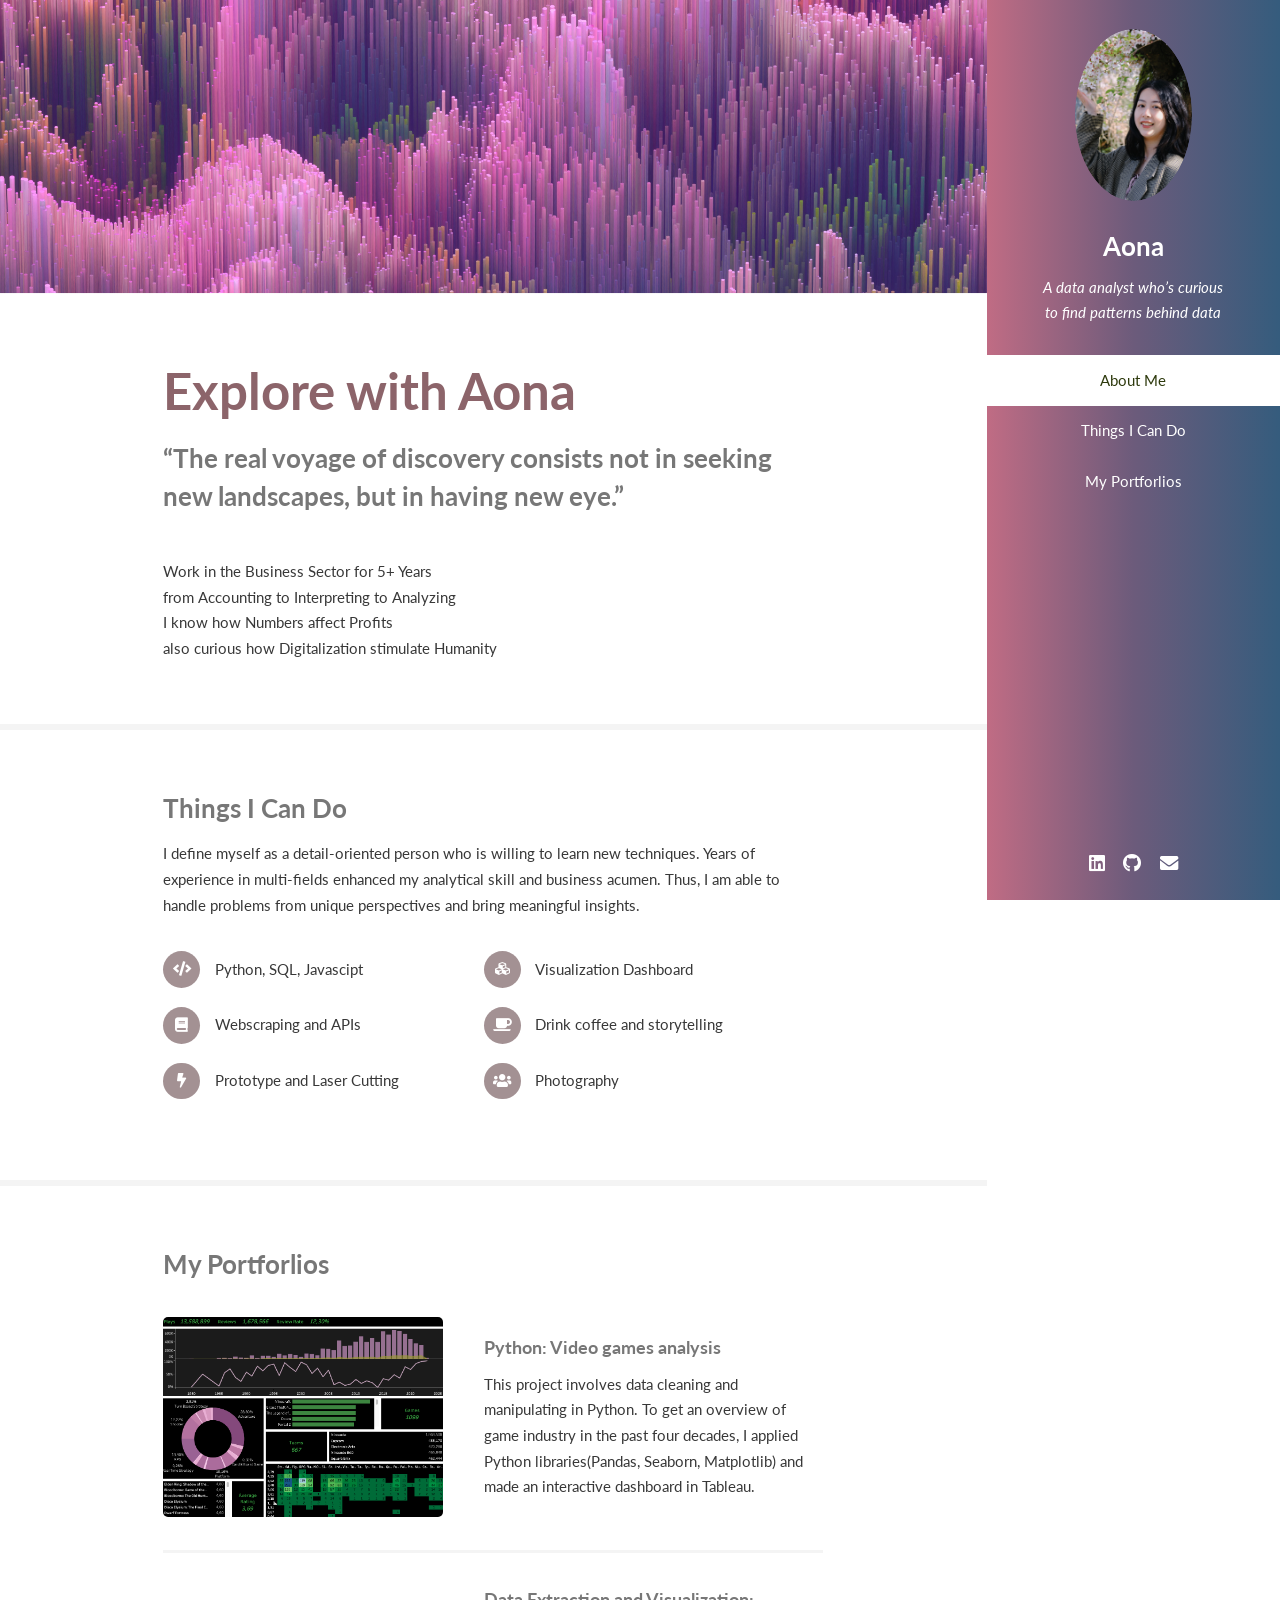
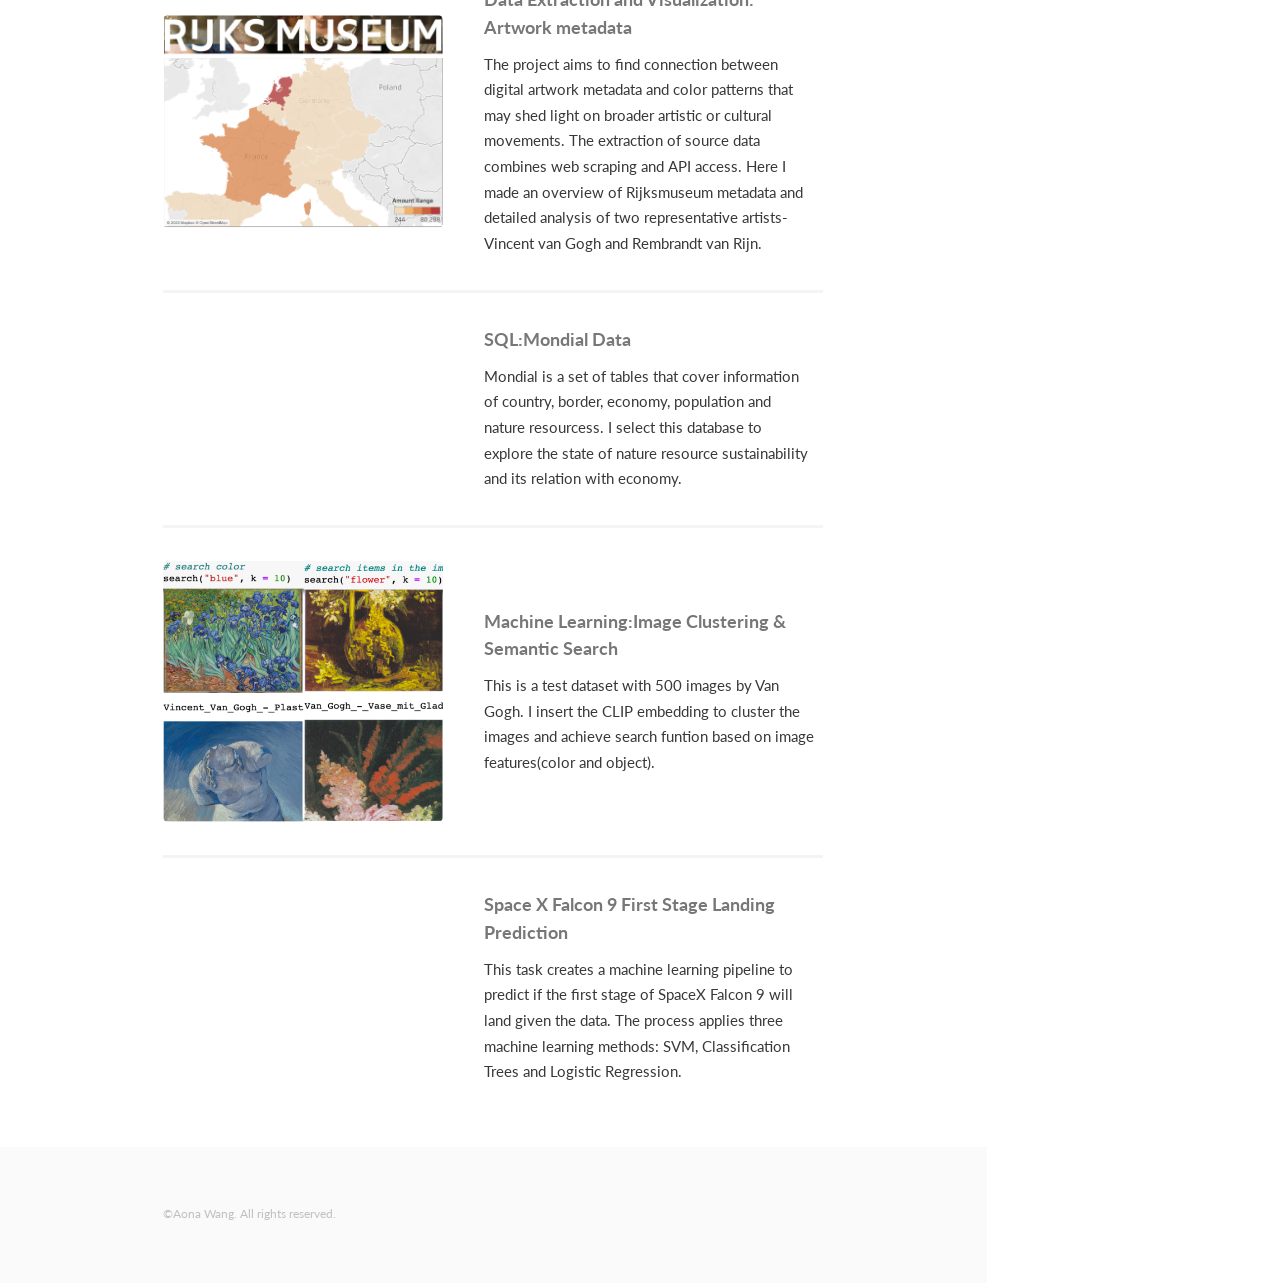
==== commit 48c31c60: "Add files via upload Adjust html" ====
--- a/index.html
+++ b/index.html
@@ -26,16 +26,14 @@
 						<li><a href="#one" class="active">About Me</a></li>
 						<li><a href="#two">Things I Can Do</a></li>
 						<li><a href="#three">My Portforlios</a></li>
-						<li><a href="#four">Contact</a></li>
+						
 					</ul>
 				</nav>
 				<footer>
 					<ul class="icons">
-						<li><a href="#" class="icon brands fa-twitter"><span class="label">Twitter</span></a></li>
-						<li><a href="#" class="icon brands fa-facebook-f"><span class="label">Facebook</span></a></li>
-						<li><a href="#" class="icon brands fa-instagram"><span class="label">Instagram</span></a></li>
-						<li><a href="#" class="icon brands fa-github"><span class="label">Github</span></a></li>
-						<li><a href="#" class="icon solid fa-envelope"><span class="label">Email</span></a></li>
+						<li><a href="https://www.linkedin.com/in/aona-wang-0b112524b/" class="icon brands fa-linkedin"><span class="label">Linkedin</span></a></li>
+						<li><a href="https://github.com/effyvrversion/Portforlio" class="icon brands fa-github"><span class="label">Github</span></a></li>
+						<li><a href="mailto:eeeffywang@outlook.com" class="icon solid fa-envelope"><span class="label">Email</span></a></li>
 					</ul>
 				</footer>
 			</section>
@@ -55,7 +53,7 @@
 									<header class="major">
 										<h2>Explore with Aona</h2>
 										<p>“The real voyage of discovery consists not in seeking <br />
-											new landscapes, but in having <a href="https://www.linkedin.com/in/aona-wang-0b112524b/">new eyes</a>.”</p>
+											new landscapes, but in having new eye.”</p>
 									</header>
 									<p> Work in the Business Sector for 5+ Years <br />
 										from Accounting to Interpreting to Analyzing<br />
@@ -89,29 +87,43 @@
 										<article>
 											<a href="https://public.tableau.com/app/profile/aona.wang/viz/Videogame_dashboard/GameOverview_Dashboard" class="image"><img src="images/pic01.png" alt="" /></a>
 											<div class="inner">
-												<h4><a href="https://github.com/effyvrversion/Portforlio/blob/main/videogame_analysis/Videogame_analysis.ipynb">Video games analysis</a></h4>
+												<h4><a href="https://github.com/effyvrversion/Portforlio/blob/main/videogame_analysis/Videogame_analysis.ipynb">Python: Video games analysis</a></h4>
 												<p>This project involves data cleaning and manipulating in Python. To get an overview of game industry in the past four decades, I applied Python libraries(Pandas, Seaborn, Matplotlib) and made an interactive dashboard in Tableau. </p>
 											</div>
 										</article>
 										<article>
 											<a href="https://public.tableau.com/app/profile/aona.wang/viz/Overview-Rijksmuseum/MuseumOverview?publish=yes" class="image"><img src="images/pic02.png" alt="" /></a>
 											<div class="inner">
-												<h4><a href="https://github.com/effyvrversion/Portforlio/tree/main/Artwork_analysis">Artwork metadata analysis</a></h4>
+												<h4><a href="https://github.com/effyvrversion/Portforlio/tree/main/Artwork_analysis">Data Extraction and Visualization: Artwork metadata</a></h4>
 												<p>The project aims to find connection between digital artwork metadata and color patterns that may shed light on broader artistic or cultural movements. The extraction of source data combines web scraping and API access. Here I made an overview of Rijksmuseum metadata and detailed analysis of two representative artists-Vincent van Gogh and Rembrandt van Rijn. </p>
+											</div>
+										</article>
+										<article>
+											<a class="image"><img src="images/pic04.png" alt="" /></a>
+											<div class="inner">
+												<h4><a href="https://github.com/effyvrversion/Portforlio/blob/f4bdc3b166540f9fb22da566d6f04d4c3b639322/Mondial_SQL_analysis/Mondial_SQL_Analysis.ipynb">SQL:Mondial Data</a></h4>
+												<p>Mondial is a set of tables that cover information of country, border, economy, population and nature resourcess. I select this database to explore the state of nature resource sustainability and its relation with economy. </p>
 											</div>
 										</article>
 										<article>
 											<a href="https://github.com/effyvrversion/Portforlio/blob/main/Artwork_analysis/Image%20Cluster%26Semantic%20Search_Vincent%20van%20Gogh.ipynb" class="image"><img src="images/pic03.png" alt="" /></a>
 											<div class="inner">
-												<h4><a href="https://github.com/effyvrversion/Portforlio/blob/main/Artwork_analysis/Image%20Cluster%26Semantic%20Search_Vincent%20van%20Gogh.ipynb">Image Clustering & Semantic Search</a></h4>
+												<h4><a href="https://github.com/effyvrversion/Portforlio/blob/main/Artwork_analysis/Image%20Cluster%26Semantic%20Search_Vincent%20van%20Gogh.ipynb">Machine Learning:Image Clustering & Semantic Search</a></h4>
 												<p>This is a test dataset with 500 images by Van Gogh. I insert the CLIP embedding to cluster the images and achieve search funtion based on image features(color and object). </p>
+											</div>
+										</article>
+										<article>
+											<a class="image"><img src="images/pic05.jpg" alt="" /></a>
+											<div class="inner">
+												<h4><a href="https://github.com/effyvrversion/IBM-DS-Assignment/blob/2fb1d664b86e1dc6c9905ba9fa6d6c2d8b17e07c/Applied%20DS/IBM-DS0321EN-SkillsNetwork_labs_module_4_SpaceX_Machine_Learning_Prediction_Part_5.jupyterlite.ipynb">Space X Falcon 9 First Stage Landing Prediction</a></h4>
+												<p>This task creates a machine learning pipeline to predict if the first stage of SpaceX  Falcon 9 will land given the data. The process applies three machine learning methods: SVM, Classification Trees and Logistic Regression. </p>
 											</div>
 										</article>
 									</div>
 								</div>
 							</section>
 
-						<!-- Four -->
+						<!-- Four
 							<section id="four">
 								<div class="container">
 									<h3>Contact Me</h3>
@@ -134,7 +146,7 @@
 									</form>
 								</div>
 							</section>
-							
+							 -->
 
 						<!-- Five -->
 						<!--
@@ -473,7 +485,7 @@
 					<section id="footer">
 						<div class="container">
 							<ul class="copyright">
-								<li>&copy; Untitled. All rights reserved.</li><li>Design: <a href="http://html5up.net">HTML5 UP</a></li>
+								<li>&copy;Aona Wang. All rights reserved.</li>
 							</ul>
 						</div>
 					</section>
--- a/assets/css/main.css
+++ b/assets/css/main.css
@@ -2700,7 +2700,9 @@
 		-webkit-justify-content: space-between;
 		-ms-justify-content: space-between;
 		justify-content: space-between;
-		background: #a39193;
+		background: #355C7D;  /* fallback for old browsers */
+        background: -webkit-linear-gradient(to right, #C06C84, #6C5B7B, #355C7D);  /* Chrome 10-25, Safari 5.1-6 */
+        background: linear-gradient(to right, #C06C84, #6C5B7B, #355C7D); /* W3C, IE 10+/ Edge, Firefox 16+, Chrome 26+, Opera 12+, Safari 7+ */
 		color: #585757;
 		height: 100%;
 		overflow-y: auto;
@@ -2772,7 +2774,7 @@
 			}
 
 				#header > footer .icons li a {
-					color: #a39193;
+					color: #ffffff;
 				}
 
 		#header > nav {
@@ -2789,7 +2791,7 @@
 			}
 
 				#header > nav ul li {
-					border-top: solid 2px #a39193;
+					border-top: solid 0px #000000;
 					display: block;
 					padding: 0;
 				}
@@ -3312,30 +3314,7 @@
 			.button {
 				padding: 0;
 			}
-			
-            .contact {
-				text-align: center;
-			  }
-			  
-			  .contact h3 {
-				font-size: 1.5em;
-			  }
-			  
-			  .contact li {
-				margin-bottom: 1em;
-			  }
-			  
-			  .contact h3:not(:first-child) {
-				font-size: 1.2em;
-			  }
-			  
-			  .contact li h3 {
-				font-size: 1em;
-			  }
-			  
-			  .contact li span,
-			  .contact li a {
-				font-size: 0.8em;
-			  }
+
+            
 			  
 	}
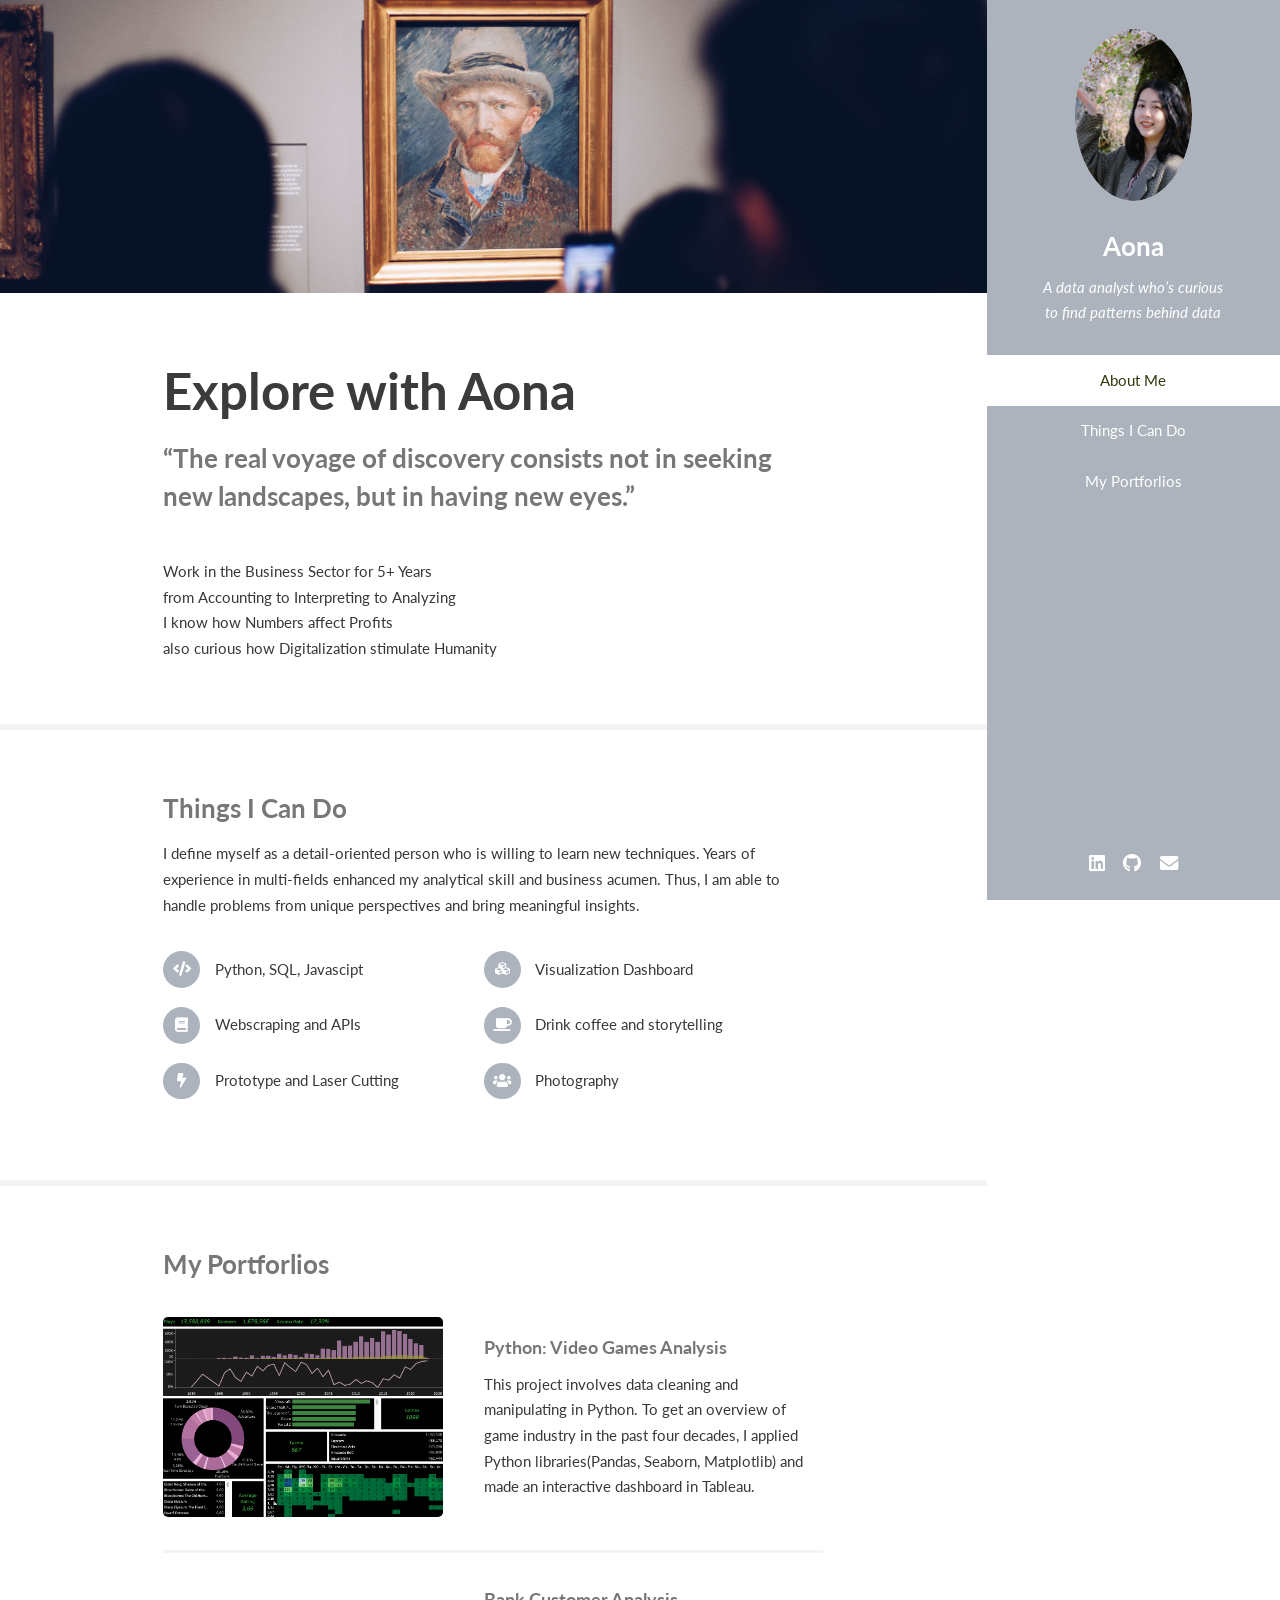
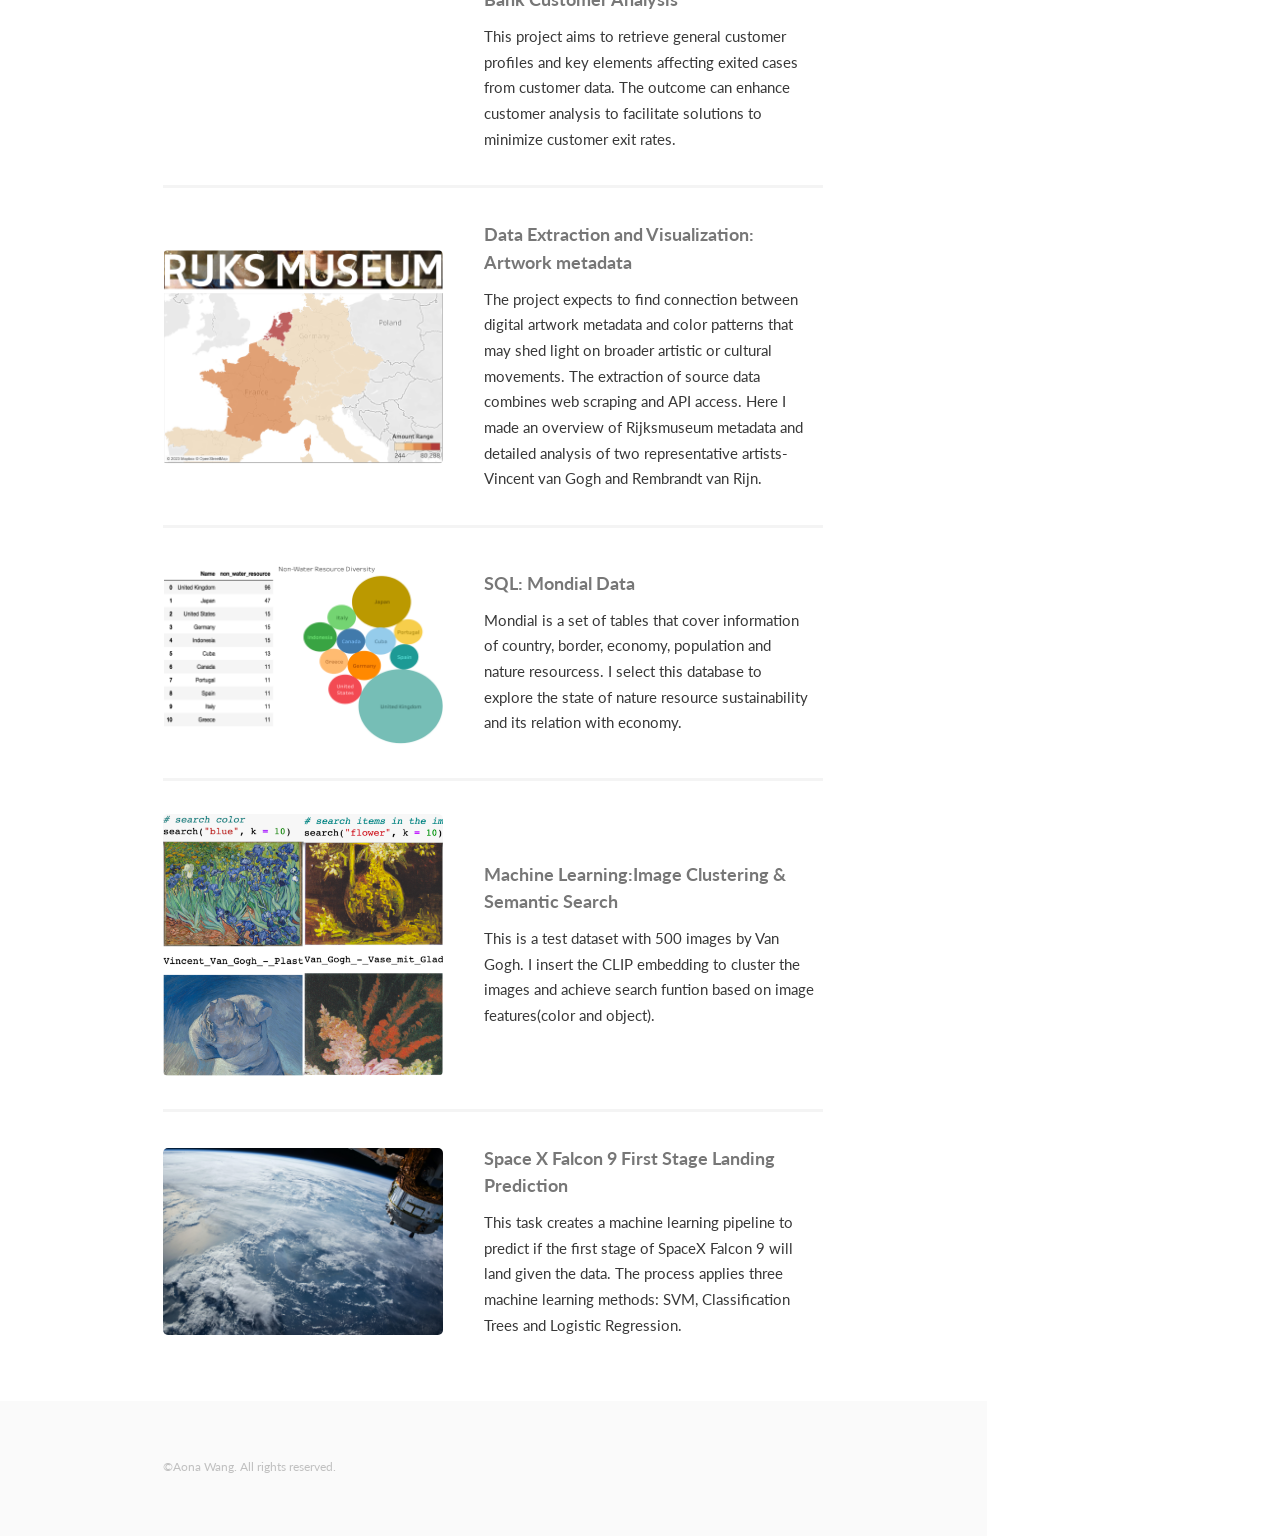
==== commit a4390d3d: "Add files via upload" ====
--- a/index.html
+++ b/index.html
@@ -1,12 +1,7 @@
 <!DOCTYPE HTML>
-<!--
-	Read Only by HTML5 UP
-	html5up.net | @ajlkn
-	Free for personal and commercial use under the CCA 3.0 license (html5up.net/license)
--->
 <html>
 	<head>
-		<title>Read Only by HTML5 UP</title>
+		<title></title>
 		<meta charset="utf-8" />
 		<meta name="viewport" content="width=device-width, initial-scale=1, user-scalable=no" />
 		<link rel="stylesheet" href="assets/css/main.css" />
@@ -53,7 +48,7 @@
 									<header class="major">
 										<h2>Explore with Aona</h2>
 										<p>“The real voyage of discovery consists not in seeking <br />
-											new landscapes, but in having new eye.”</p>
+											new landscapes, but in having new eyes.”</p>
 									</header>
 									<p> Work in the Business Sector for 5+ Years <br />
 										from Accounting to Interpreting to Analyzing<br />
@@ -87,21 +82,28 @@
 										<article>
 											<a href="https://public.tableau.com/app/profile/aona.wang/viz/Videogame_dashboard/GameOverview_Dashboard" class="image"><img src="images/pic01.png" alt="" /></a>
 											<div class="inner">
-												<h4><a href="https://github.com/effyvrversion/Portforlio/blob/main/videogame_analysis/Videogame_analysis.ipynb">Python: Video games analysis</a></h4>
+												<h4><a href="https://github.com/effyvrversion/Portforlio/blob/main/videogame_analysis/Videogame_analysis.ipynb">Python: Video Games Analysis</a></h4>
 												<p>This project involves data cleaning and manipulating in Python. To get an overview of game industry in the past four decades, I applied Python libraries(Pandas, Seaborn, Matplotlib) and made an interactive dashboard in Tableau. </p>
+											</div>
+										</article>
+										<article>
+											<a class="image"><img src="images/pic06.png" alt="" /></a>
+											<div class="inner">
+												<h4><a href="https://github.com/effyvrversion/Portforlio/blob/main/bankcustomer_analysis.ipynb">Bank Customer Analysis</a></h4>
+												<p>This project aims to retrieve general customer profiles and key elements affecting exited cases from customer data. The outcome can enhance customer analysis to facilitate solutions to minimize customer exit rates. </p>
 											</div>
 										</article>
 										<article>
 											<a href="https://public.tableau.com/app/profile/aona.wang/viz/Overview-Rijksmuseum/MuseumOverview?publish=yes" class="image"><img src="images/pic02.png" alt="" /></a>
 											<div class="inner">
 												<h4><a href="https://github.com/effyvrversion/Portforlio/tree/main/Artwork_analysis">Data Extraction and Visualization: Artwork metadata</a></h4>
-												<p>The project aims to find connection between digital artwork metadata and color patterns that may shed light on broader artistic or cultural movements. The extraction of source data combines web scraping and API access. Here I made an overview of Rijksmuseum metadata and detailed analysis of two representative artists-Vincent van Gogh and Rembrandt van Rijn. </p>
+												<p>The project expects to find connection between digital artwork metadata and color patterns that may shed light on broader artistic or cultural movements. The extraction of source data combines web scraping and API access. Here I made an overview of Rijksmuseum metadata and detailed analysis of two representative artists-Vincent van Gogh and Rembrandt van Rijn. </p>
 											</div>
 										</article>
 										<article>
 											<a class="image"><img src="images/pic04.png" alt="" /></a>
 											<div class="inner">
-												<h4><a href="https://github.com/effyvrversion/Portforlio/blob/f4bdc3b166540f9fb22da566d6f04d4c3b639322/Mondial_SQL_analysis/Mondial_SQL_Analysis.ipynb">SQL:Mondial Data</a></h4>
+												<h4><a href="https://github.com/effyvrversion/Portforlio/blob/f4bdc3b166540f9fb22da566d6f04d4c3b639322/Mondial_SQL_analysis/Mondial_SQL_Analysis.ipynb">SQL: Mondial Data</a></h4>
 												<p>Mondial is a set of tables that cover information of country, border, economy, population and nature resourcess. I select this database to explore the state of nature resource sustainability and its relation with economy. </p>
 											</div>
 										</article>
@@ -122,362 +124,6 @@
 									</div>
 								</div>
 							</section>
-
-						<!-- Four
-							<section id="four">
-								<div class="container">
-									<h3>Contact Me</h3>
-									<h5><a href="https://www.linkedin.com/in/aonawang/">Linkedin</a></h5>
-									<h5>Email: eeeffywang@outlook.com</h5>
-									<p>Feel free to message me if you have any questions. Let's keep in touch!</p>
-									<form method="post" action="#">
-										<div class="row gtr-uniform">
-											<div class="col-6 col-12-xsmall"><input type="text" name="name" id="name" placeholder="Name" /></div>
-											<div class="col-6 col-12-xsmall"><input type="email" name="email" id="email" placeholder="Email" /></div>
-											<div class="col-12"><input type="text" name="subject" id="subject" placeholder="Subject" /></div>
-											<div class="col-12"><textarea name="message" id="message" placeholder="Message" rows="6"></textarea></div>
-											<div class="col-12">
-												<ul class="actions">
-													<li><input type="submit" class="primary" value="Send Message" /></li>
-													<li><input type="reset" value="Reset Form" /></li>
-												</ul>
-											</div>
-										</div>
-									</form>
-								</div>
-							</section>
-							 -->
-
-						<!-- Five -->
-						<!--
-							<section id="five">
-								<div class="container">
-									<h3>Elements</h3>
-
-									<section>
-										<h4>Text</h4>
-										<p>This is <b>bold</b> and this is <strong>strong</strong>. This is <i>italic</i> and this is <em>emphasized</em>.
-										This is <sup>superscript</sup> text and this is <sub>subscript</sub> text.
-										This is <u>underlined</u> and this is code: <code>for (;;) { ... }</code>. Finally, <a href="#">this is a link</a>.</p>
-										<hr />
-										<header>
-											<h4>Heading with a Subtitle</h4>
-											<p>Lorem ipsum dolor sit amet nullam id egestas urna aliquam</p>
-										</header>
-										<p>Nunc lacinia ante nunc ac lobortis. Interdum adipiscing gravida odio porttitor sem non mi integer non faucibus ornare mi ut ante amet placerat aliquet. Volutpat eu sed ante lacinia sapien lorem accumsan varius montes viverra nibh in adipiscing blandit tempus accumsan.</p>
-										<header>
-											<h5>Heading with a Subtitle</h5>
-											<p>Lorem ipsum dolor sit amet nullam id egestas urna aliquam</p>
-										</header>
-										<p>Nunc lacinia ante nunc ac lobortis. Interdum adipiscing gravida odio porttitor sem non mi integer non faucibus ornare mi ut ante amet placerat aliquet. Volutpat eu sed ante lacinia sapien lorem accumsan varius montes viverra nibh in adipiscing blandit tempus accumsan.</p>
-										<hr />
-										<h2>Heading Level 2</h2>
-										<h3>Heading Level 3</h3>
-										<h4>Heading Level 4</h4>
-										<h5>Heading Level 5</h5>
-										<h6>Heading Level 6</h6>
-										<hr />
-										<h5>Blockquote</h5>
-										<blockquote>Fringilla nisl. Donec accumsan interdum nisi, quis tincidunt felis sagittis eget tempus euismod. Vestibulum ante ipsum primis in faucibus vestibulum. Blandit adipiscing eu felis iaculis volutpat ac adipiscing accumsan faucibus. Vestibulum ante ipsum primis in faucibus lorem ipsum dolor sit amet nullam adipiscing eu felis.</blockquote>
-										<h5>Preformatted</h5>
-										<pre><code>i = 0;
-
-while (!deck.isInOrder()) {
-    print 'Iteration ' + i;
-    deck.shuffle();
-    i++;
-}
-
-print 'It took ' + i + ' iterations to sort the deck.';</code></pre>
-									</section>
-
-									<section>
-										<h4>Lists</h4>
-										<div class="row">
-											<div class="col-6 col-12-xsmall">
-												<h5>Unordered</h5>
-												<ul>
-													<li>Dolor pulvinar etiam magna etiam.</li>
-													<li>Sagittis adipiscing lorem eleifend.</li>
-													<li>Felis enim feugiat dolore viverra.</li>
-												</ul>
-												<h5>Alternate</h5>
-												<ul class="alt">
-													<li>Dolor pulvinar etiam magna etiam.</li>
-													<li>Sagittis adipiscing lorem eleifend.</li>
-													<li>Felis enim feugiat dolore viverra.</li>
-												</ul>
-											</div>
-											<div class="col-6 col-12-xsmall">
-												<h5>Ordered</h5>
-												<ol>
-													<li>Dolor pulvinar etiam magna etiam.</li>
-													<li>Etiam vel felis at lorem sed viverra.</li>
-													<li>Felis enim feugiat dolore viverra.</li>
-													<li>Dolor pulvinar etiam magna etiam.</li>
-													<li>Etiam vel felis at lorem sed viverra.</li>
-													<li>Felis enim feugiat dolore viverra.</li>
-												</ol>
-												<h5>Icons</h5>
-												<ul class="icons">
-													<li><a href="#" class="icon brands fa-twitter"><span class="label">Twitter</span></a></li>
-													<li><a href="#" class="icon brands fa-facebook-f"><span class="label">Facebook</span></a></li>
-													<li><a href="#" class="icon brands fa-instagram"><span class="label">Instagram</span></a></li>
-													<li><a href="#" class="icon brands fa-github"><span class="label">Github</span></a></li>
-													<li><a href="#" class="icon brands fa-dribbble"><span class="label">Dribbble</span></a></li>
-													<li><a href="#" class="icon brands fa-tumblr"><span class="label">Tumblr</span></a></li>
-												</ul>
-											</div>
-										</div>
-										<h5>Actions</h5>
-										<ul class="actions">
-											<li><a href="#" class="button primary">Default</a></li>
-											<li><a href="#" class="button">Default</a></li>
-											<li><a href="#" class="button alt">Default</a></li>
-										</ul>
-										<ul class="actions small">
-											<li><a href="#" class="button primary small">Small</a></li>
-											<li><a href="#" class="button small">Small</a></li>
-											<li><a href="#" class="button alt small">Small</a></li>
-										</ul>
-										<div class="row">
-											<div class="col-3 col-6-medium col-12-xsmall">
-												<ul class="actions stacked">
-													<li><a href="#" class="button primary">Default</a></li>
-													<li><a href="#" class="button">Default</a></li>
-													<li><a href="#" class="button alt">Default</a></li>
-												</ul>
-											</div>
-											<div class="col-3 col-6 col-12-xsmall">
-												<ul class="actions stacked">
-													<li><a href="#" class="button primary small">Small</a></li>
-													<li><a href="#" class="button small">Small</a></li>
-													<li><a href="#" class="button alt small">Small</a></li>
-												</ul>
-											</div>
-											<div class="col-3 col-6-medium col-12-xsmall">
-												<ul class="actions stacked">
-													<li><a href="#" class="button primary fit">Default</a></li>
-													<li><a href="#" class="button fit">Default</a></li>
-													<li><a href="#" class="button alt fit">Default</a></li>
-												</ul>
-											</div>
-											<div class="col-3 col-6-medium col-12-xsmall">
-												<ul class="actions stacked">
-													<li><a href="#" class="button primary small fit">Small</a></li>
-													<li><a href="#" class="button small fit">Small</a></li>
-													<li><a href="#" class="button alt small fit">Small</a></li>
-												</ul>
-											</div>
-										</div>
-									</section>
-
-									<section>
-										<h4>Table</h4>
-										<h5>Default</h5>
-										<div class="table-wrapper">
-											<table>
-												<thead>
-													<tr>
-														<th>Name</th>
-														<th>Description</th>
-														<th>Price</th>
-													</tr>
-												</thead>
-												<tbody>
-													<tr>
-														<td>Item One</td>
-														<td>Ante turpis integer aliquet porttitor.</td>
-														<td>29.99</td>
-													</tr>
-													<tr>
-														<td>Item Two</td>
-														<td>Vis ac commodo adipiscing arcu aliquet.</td>
-														<td>19.99</td>
-													</tr>
-													<tr>
-														<td>Item Three</td>
-														<td> Morbi faucibus arcu accumsan lorem.</td>
-														<td>29.99</td>
-													</tr>
-													<tr>
-														<td>Item Four</td>
-														<td>Vitae integer tempus condimentum.</td>
-														<td>19.99</td>
-													</tr>
-													<tr>
-														<td>Item Five</td>
-														<td>Ante turpis integer aliquet porttitor.</td>
-														<td>29.99</td>
-													</tr>
-												</tbody>
-												<tfoot>
-													<tr>
-														<td colspan="2"></td>
-														<td>100.00</td>
-													</tr>
-												</tfoot>
-											</table>
-										</div>
-
-										<h5>Alternate</h5>
-										<div class="table-wrapper">
-											<table class="alt">
-												<thead>
-													<tr>
-														<th>Name</th>
-														<th>Description</th>
-														<th>Price</th>
-													</tr>
-												</thead>
-												<tbody>
-													<tr>
-														<td>Item One</td>
-														<td>Ante turpis integer aliquet porttitor.</td>
-														<td>29.99</td>
-													</tr>
-													<tr>
-														<td>Item Two</td>
-														<td>Vis ac commodo adipiscing arcu aliquet.</td>
-														<td>19.99</td>
-													</tr>
-													<tr>
-														<td>Item Three</td>
-														<td> Morbi faucibus arcu accumsan lorem.</td>
-														<td>29.99</td>
-													</tr>
-													<tr>
-														<td>Item Four</td>
-														<td>Vitae integer tempus condimentum.</td>
-														<td>19.99</td>
-													</tr>
-													<tr>
-														<td>Item Five</td>
-														<td>Ante turpis integer aliquet porttitor.</td>
-														<td>29.99</td>
-													</tr>
-												</tbody>
-												<tfoot>
-													<tr>
-														<td colspan="2"></td>
-														<td>100.00</td>
-													</tr>
-												</tfoot>
-											</table>
-										</div>
-									</section>
-
-									<section>
-										<h4>Buttons</h4>
-										<ul class="actions">
-											<li><a href="#" class="button primary">Primary</a></li>
-											<li><a href="#" class="button">Default</a></li>
-											<li><a href="#" class="button alt">Alternate</a></li>
-										</ul>
-										<ul class="actions">
-											<li><a href="#" class="button primary large">Large</a></li>
-											<li><a href="#" class="button">Default</a></li>
-											<li><a href="#" class="button alt small">Small</a></li>
-										</ul>
-										<ul class="actions fit">
-											<li><a href="#" class="button primary fit">Fit</a></li>
-											<li><a href="#" class="button fit">Fit</a></li>
-											<li><a href="#" class="button alt fit">Fit</a></li>
-										</ul>
-										<ul class="actions fit small">
-											<li><a href="#" class="button primary fit small">Fit + Small</a></li>
-											<li><a href="#" class="button fit small">Fit + Small</a></li>
-											<li><a href="#" class="button alt fit small">Fit + Small</a></li>
-										</ul>
-										<ul class="actions">
-											<li><a href="#" class="button primary icon solid fa-download">Icon</a></li>
-											<li><a href="#" class="button icon solid fa-download">Icon</a></li>
-											<li><a href="#" class="button alt icon solid fa-check">Icon</a></li>
-										</ul>
-										<ul class="actions">
-											<li><span class="button primary disabled">Primary</span></li>
-											<li><span class="button disabled">Default</span></li>
-											<li><span class="button alt disabled">Alternate</span></li>
-										</ul>
-									</section>
-
-									<section>
-										<h4>Form</h4>
-										<form method="post" action="#">
-											<div class="row gtr-uniform">
-												<div class="col-6 col-12-xsmall">
-													<input type="text" name="demo-name" id="demo-name" value="" placeholder="Name" />
-												</div>
-												<div class="col-6 col-12-xsmall">
-													<input type="email" name="demo-email" id="demo-email" value="" placeholder="Email" />
-												</div>
-												<div class="col-12">
-													<select name="demo-category" id="demo-category">
-														<option value="">- Category -</option>
-														<option value="1">Manufacturing</option>
-														<option value="1">Shipping</option>
-														<option value="1">Administration</option>
-														<option value="1">Human Resources</option>
-													</select>
-												</div>
-												<div class="col-4 col-12-medium">
-													<input type="radio" id="demo-priority-low" name="demo-priority" checked>
-													<label for="demo-priority-low">Low Priority</label>
-												</div>
-												<div class="col-4 col-12-medium">
-													<input type="radio" id="demo-priority-normal" name="demo-priority">
-													<label for="demo-priority-normal">Normal Priority</label>
-												</div>
-												<div class="col-4 col-12-medium">
-													<input type="radio" id="demo-priority-high" name="demo-priority">
-													<label for="demo-priority-high">High Priority</label>
-												</div>
-												<div class="col-6 col-12-medium">
-													<input type="checkbox" id="demo-copy" name="demo-copy">
-													<label for="demo-copy">Email me a copy of this message</label>
-												</div>
-												<div class="col-6 col-12-medium">
-													<input type="checkbox" id="demo-human" name="demo-human" checked>
-													<label for="demo-human">I am a human and not a robot</label>
-												</div>
-												<div class="col-12">
-													<textarea name="demo-message" id="demo-message" placeholder="Enter your message" rows="6"></textarea>
-												</div>
-												<div class="col-12">
-													<ul class="actions">
-														<li><input type="submit" value="Send Message" /></li>
-														<li><input type="reset" value="Reset" class="alt" /></li>
-													</ul>
-												</div>
-											</div>
-										</form>
-									</section>
-
-									<section>
-										<h4>Image</h4>
-										<h5>Fit</h5>
-										<span class="image fit"><img src="images/banner.jpg" alt="" /></span>
-										<div class="box alt">
-											<div class="row gtr-50 gtr-uniform">
-												<div class="col-4"><span class="image fit"><img src="images/pic01.jpg" alt="" /></span></div>
-												<div class="col-4"><span class="image fit"><img src="images/pic02.jpg" alt="" /></span></div>
-												<div class="col-4"><span class="image fit"><img src="images/pic03.jpg" alt="" /></span></div>
-												<div class="col-4"><span class="image fit"><img src="images/pic02.jpg" alt="" /></span></div>
-												<div class="col-4"><span class="image fit"><img src="images/pic03.jpg" alt="" /></span></div>
-												<div class="col-4"><span class="image fit"><img src="images/pic01.jpg" alt="" /></span></div>
-												<div class="col-4"><span class="image fit"><img src="images/pic03.jpg" alt="" /></span></div>
-												<div class="col-4"><span class="image fit"><img src="images/pic01.jpg" alt="" /></span></div>
-												<div class="col-4"><span class="image fit"><img src="images/pic02.jpg" alt="" /></span></div>
-											</div>
-										</div>
-										<h5>Left &amp; Right</h5>
-										<p><span class="image left"><img src="images/avatar.jpg" alt="" /></span>Fringilla nisl. Donec accumsan interdum nisi, quis tincidunt felis sagittis eget. tempus euismod. Vestibulum ante ipsum primis in faucibus vestibulum. Blandit adipiscing eu felis iaculis volutpat ac adipiscing accumsan eu faucibus. Integer ac pellentesque praesent tincidunt felis sagittis eget. tempus euismod. Vestibulum ante ipsum primis in faucibus vestibulum. Blandit adipiscing eu felis iaculis volutpat ac adipiscing accumsan eu faucibus. Integer ac pellentesque praesent. Donec accumsan interdum nisi, quis tincidunt felis sagittis eget. tempus euismod. Vestibulum ante ipsum primis in faucibus vestibulum. Blandit adipiscing eu felis iaculis volutpat ac adipiscing accumsan eu faucibus. Integer ac pellentesque praesent tincidunt felis sagittis eget. tempus euismod. Vestibulum ante ipsum primis in faucibus vestibulum. Blandit adipiscing eu felis iaculis volutpat ac adipiscing accumsan eu faucibus. Integer ac pellentesque praesent.</p>
-										<p><span class="image right"><img src="images/avatar.jpg" alt="" /></span>Fringilla nisl. Donec accumsan interdum nisi, quis tincidunt felis sagittis eget. tempus euismod. Vestibulum ante ipsum primis in faucibus vestibulum. Blandit adipiscing eu felis iaculis volutpat ac adipiscing accumsan eu faucibus. Integer ac pellentesque praesent tincidunt felis sagittis eget. tempus euismod. Vestibulum ante ipsum primis in faucibus vestibulum. Blandit adipiscing eu felis iaculis volutpat ac adipiscing accumsan eu faucibus. Integer ac pellentesque praesent. Donec accumsan interdum nisi, quis tincidunt felis sagittis eget. tempus euismod. Vestibulum ante ipsum primis in faucibus vestibulum. Blandit adipiscing eu felis iaculis volutpat ac adipiscing accumsan eu faucibus. Integer ac pellentesque praesent tincidunt felis sagittis eget. tempus euismod. Vestibulum ante ipsum primis in faucibus vestibulum. Blandit adipiscing eu felis iaculis volutpat ac adipiscing accumsan eu faucibus. Integer ac pellentesque praesent.</p>
-									</section>
-
-								</div>
-							</section>
-						-->
 
 					</div>
 
--- a/assets/css/main.css
+++ b/assets/css/main.css
@@ -121,7 +121,7 @@
 		}
 
 	strong, b {
-		color: #8c646a;
+		color: #3B3B3B;
 		font-weight: 700;
 	}
 
@@ -1785,7 +1785,7 @@
 	}
 
 	header.major h2 {
-		color: #8c646a;
+		color: #3B3B3B;
 		font-size: 3.5em;
 	}
 
@@ -1848,7 +1848,7 @@
 		input[type="email"]:focus,
 		select:focus,
 		textarea:focus {
-			border-color: #7a4c4c;
+			border-color: #3B3B3B;
 		}
 
 	select {
@@ -1945,15 +1945,15 @@
 
 		input[type="checkbox"]:checked + label:before,
 		input[type="radio"]:checked + label:before {
-			background: #a39193;
-			border-color: #a39193;
+			background: #ADB3BC;
+			border-color: #ADB3BC;
 			color: #ffffff;
 			content: '\f00c';
 		}
 
 		input[type="checkbox"]:focus + label:before,
 		input[type="radio"]:focus + label:before {
-			border-color: #a39193;
+			border-color: #ADB3BC;
 		}
 
 	input[type="checkbox"] + label:before {
@@ -2402,7 +2402,7 @@
 			}
 
 			ul.feature-icons li:before {
-				background: #a39193;
+				background: #ADB3BC;
 				border-radius: 100%;
 				color: #ffffff;
 				display: block;
@@ -2506,7 +2506,7 @@
 
 /* Button */
 
-	input[type="submit"],
+	/* input[type="submit"],
 	input[type="reset"],
 	input[type="button"],
 	.button {
@@ -2648,7 +2648,7 @@
 			color: #fff !important;
 			cursor: default;
 			opacity: 0.25;
-		}
+		} */
 
 /* Features */
 
@@ -2700,9 +2700,7 @@
 		-webkit-justify-content: space-between;
 		-ms-justify-content: space-between;
 		justify-content: space-between;
-		background: #355C7D;  /* fallback for old browsers */
-        background: -webkit-linear-gradient(to right, #C06C84, #6C5B7B, #355C7D);  /* Chrome 10-25, Safari 5.1-6 */
-        background: linear-gradient(to right, #C06C84, #6C5B7B, #355C7D); /* W3C, IE 10+/ Edge, Firefox 16+, Chrome 26+, Opera 12+, Safari 7+ */
+		background: #ADB3BC;
 		color: #585757;
 		height: 100%;
 		overflow-y: auto;
@@ -3217,19 +3215,27 @@
 		/* Footer */
 
 			#footer {
-				text-align: center;
+				display: flex;
+				align-items: center;
+				justify-content: center;
 			}
 
 				#footer .copyright li {
-					border-left: 0;
-					display: block;
-					line-height: 1.75em;
-					margin: 0.75em 0 0 0;
-					padding-left: 0;
+					
+					display: flex;
+				    align-items: center;
+				    justify-content: center;
+					/* line-height: 1.75em;
+					margin: 0.75em 0 0 0; */
+					
 				}
 
 					#footer .copyright li:first-child {
 						margin-top: 0;
+						display: flex;
+				        align-items: center;
+				        justify-content: center;
+						
 					}
 
 		/* Header Panel */
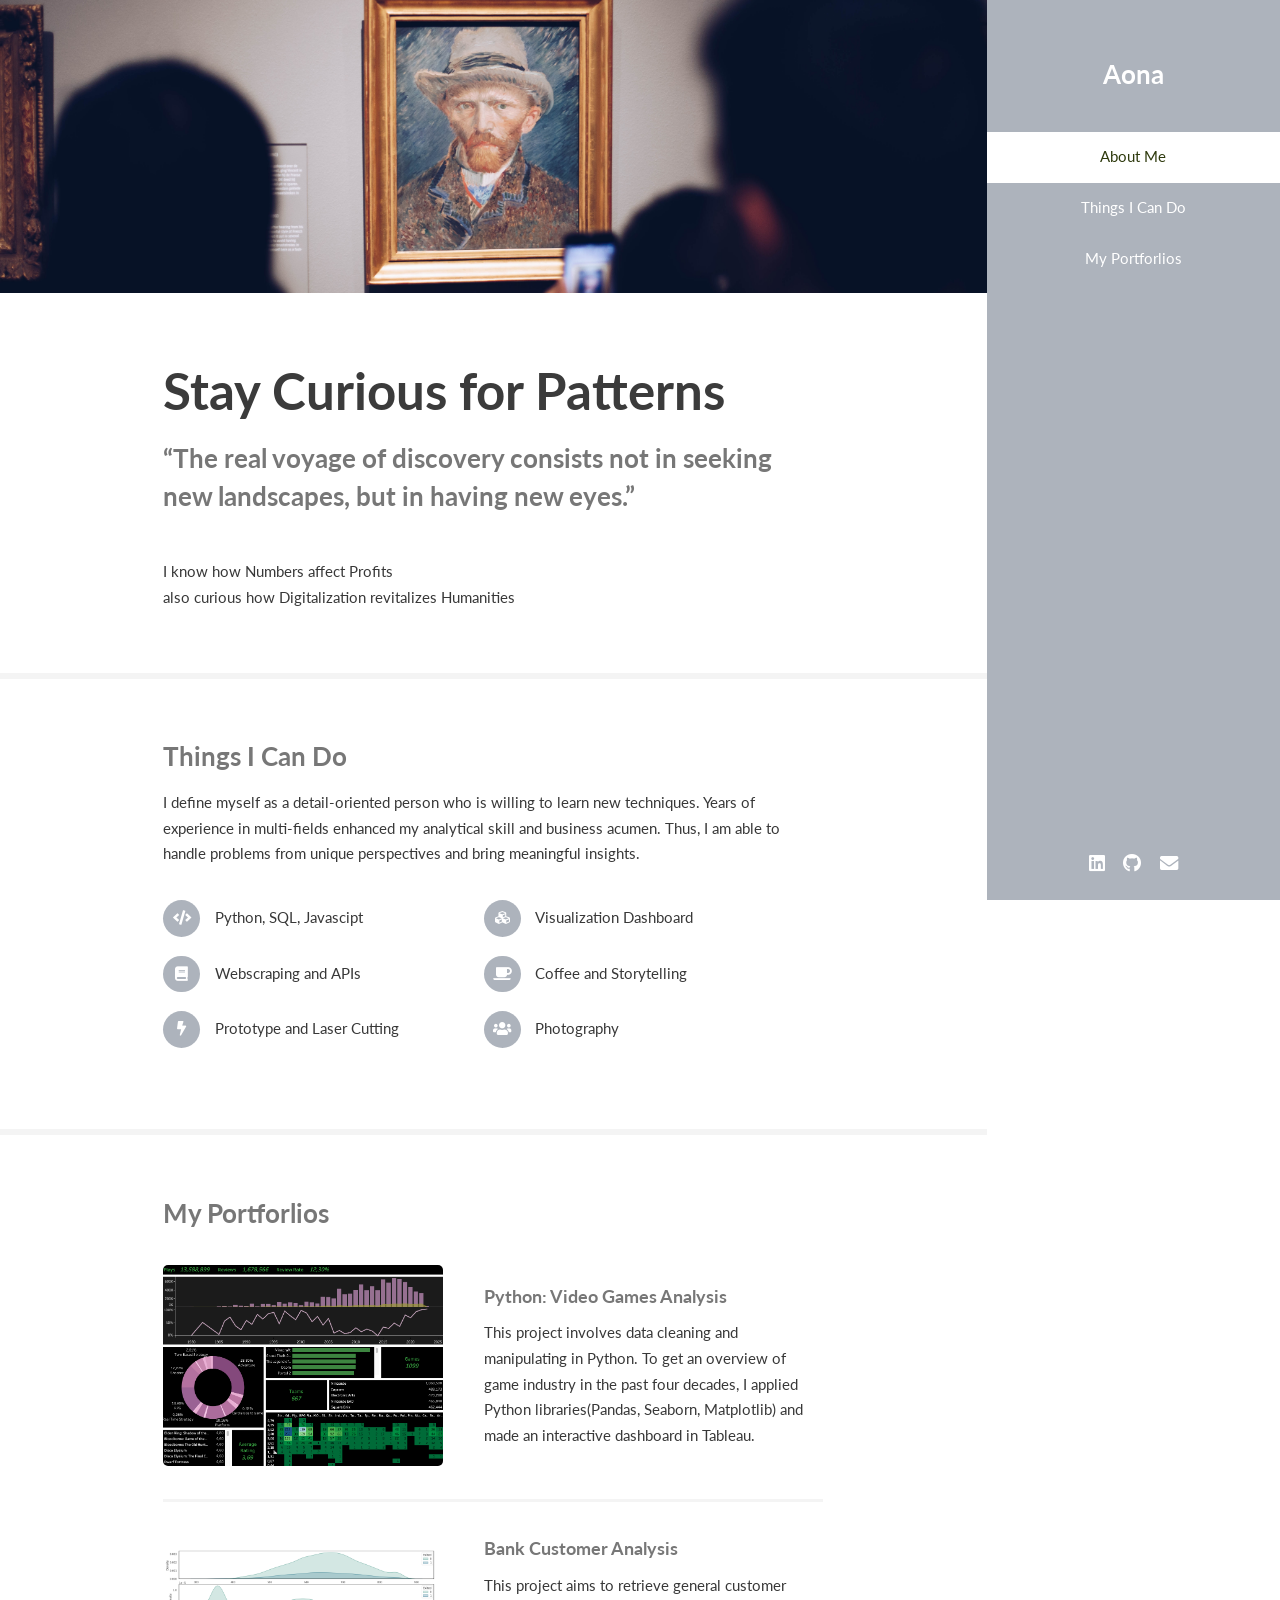
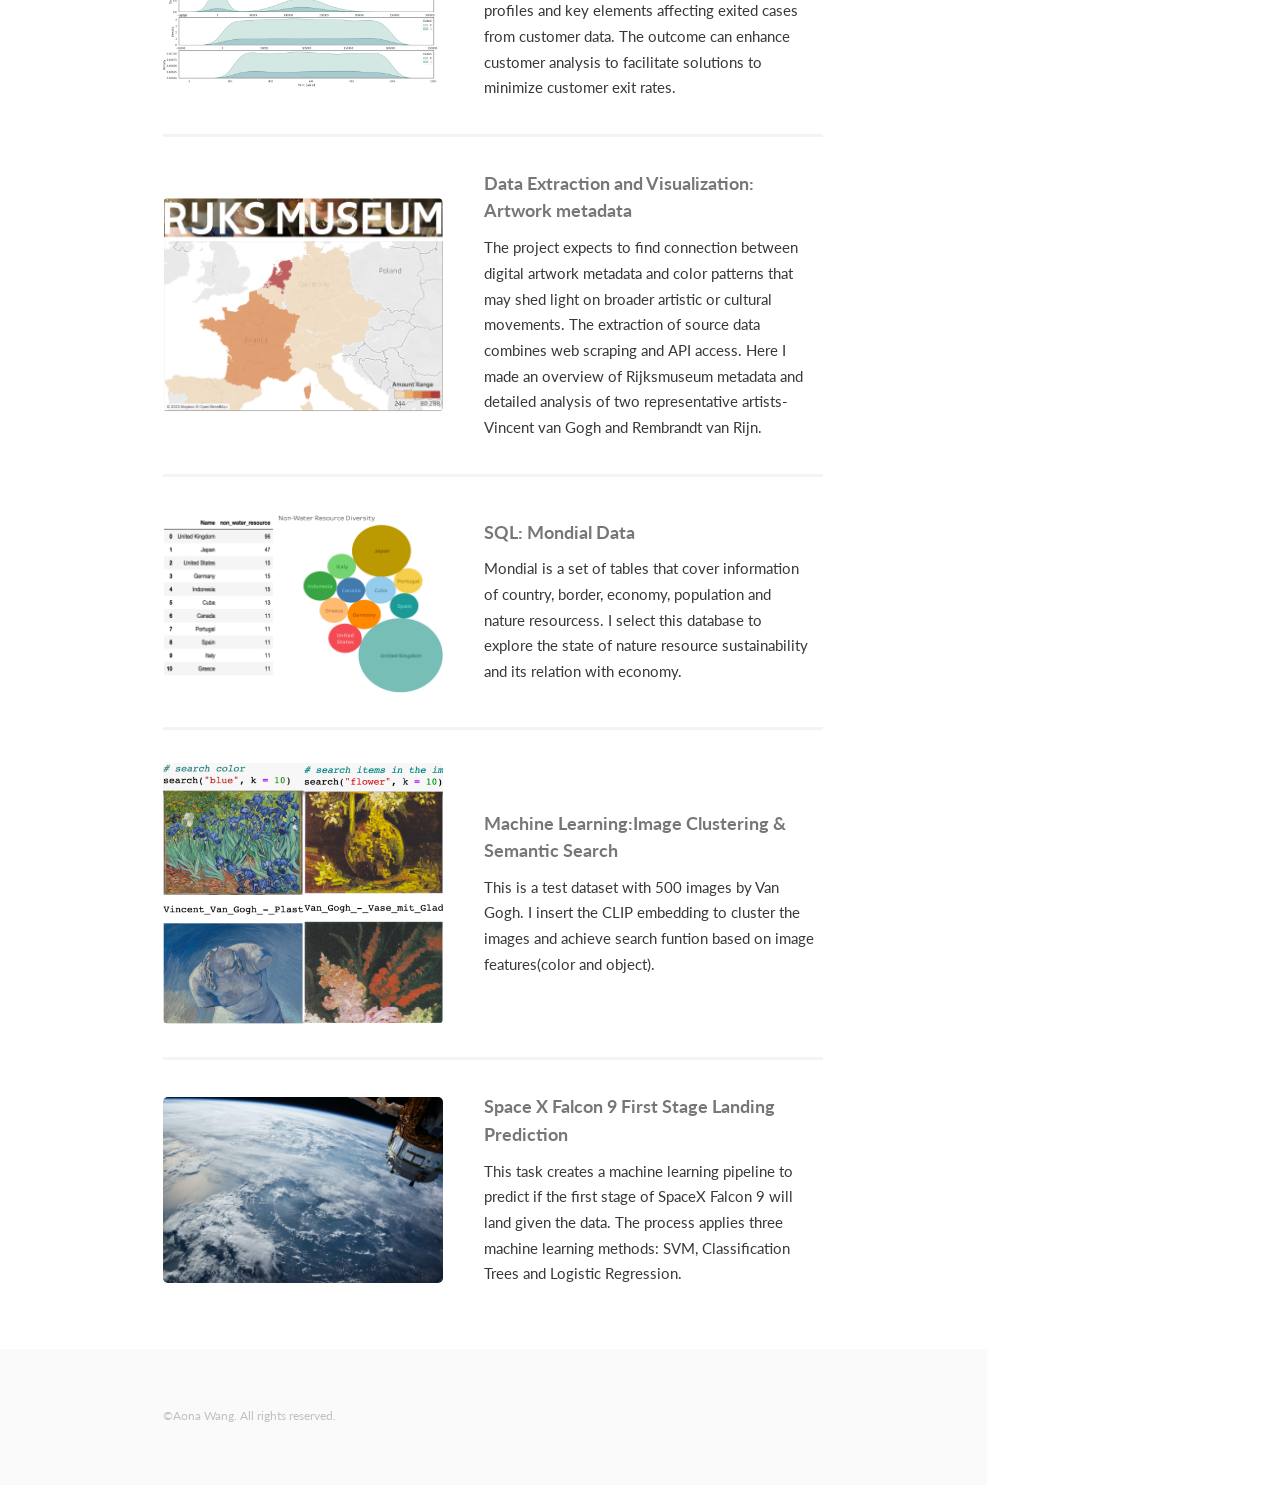
==== commit dd787800: "Add files via upload css adjustment" ====
--- a/index.html
+++ b/index.html
@@ -11,10 +11,9 @@
 		<!-- Header -->
 			<section id="header">
 				<header>
-					<span class="image avatar"><img src="images/avatar.jpg" alt="" /></span>
+					<span class="image avatar"><img src="images/avatar.jpeg" alt="" /></span>
 					<h1 id="logo"><a href="#">Aona</a></h1>
-					<p>A data analyst who’s curious<br />
-					to find patterns behind data</p>
+					<p></p>
 				</header>
 				<nav id="nav">
 					<ul>
@@ -46,14 +45,12 @@
 								</div>
 								<div class="container">
 									<header class="major">
-										<h2>Explore with Aona</h2>
+										<h2>Stay Curious for Patterns</h2>
 										<p>“The real voyage of discovery consists not in seeking <br />
 											new landscapes, but in having new eyes.”</p>
 									</header>
-									<p> Work in the Business Sector for 5+ Years <br />
-										from Accounting to Interpreting to Analyzing<br />
-										I know how Numbers affect Profits<br />
-										also curious how Digitalization stimulate Humanity</p>
+									<p> I know how Numbers affect Profits<br />
+										also curious how Digitalization revitalizes Humanities</p>
 								</div>
 							</section>
 
@@ -66,7 +63,7 @@
 										<li class="icon solid fa-code">Python, SQL, Javascipt</li>
 										<li class="icon solid fa-cubes">Visualization Dashboard</li>
 										<li class="icon solid fa-book">Webscraping and APIs</li>
-										<li class="icon solid fa-coffee">Drink coffee and storytelling</li>
+										<li class="icon solid fa-coffee">Coffee and Storytelling</li>
 										<li class="icon solid fa-bolt">Prototype and Laser Cutting</li>
 										<li class="icon solid fa-users">Photography</li>
 									</ul>
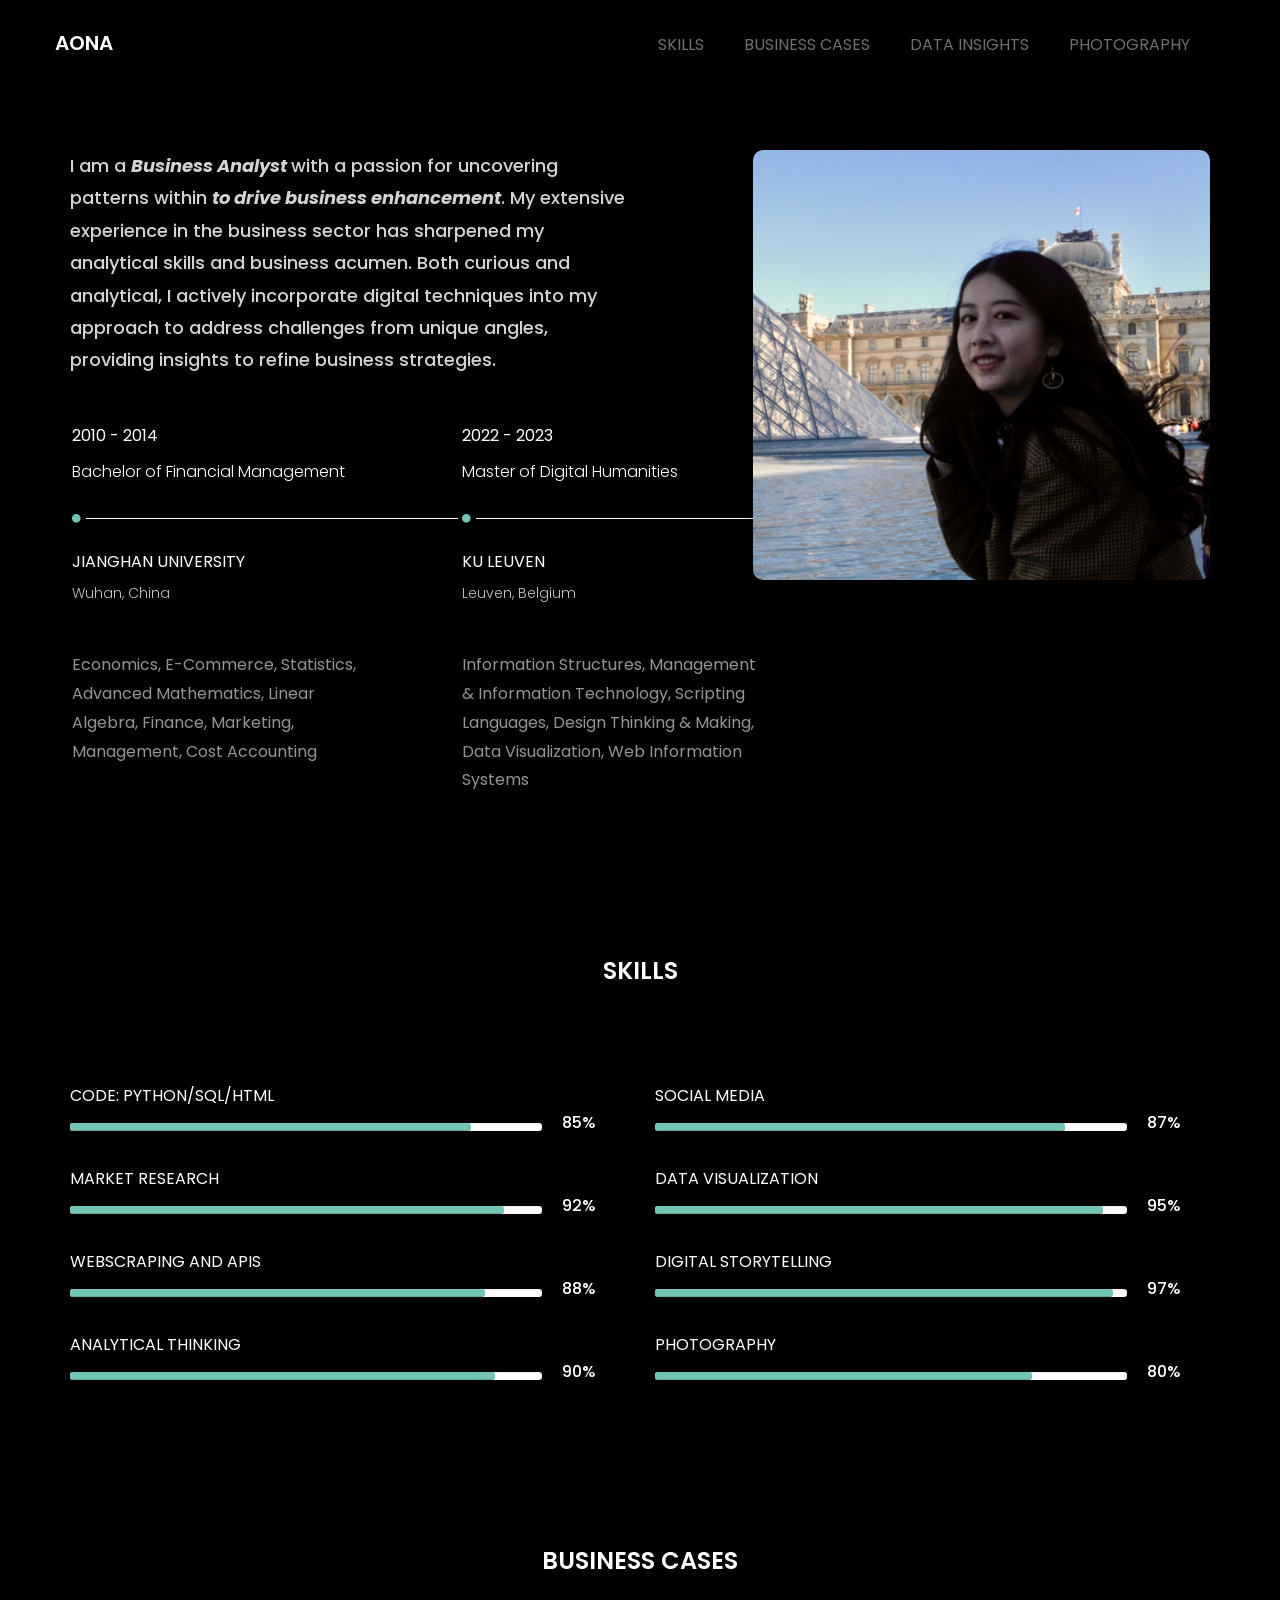
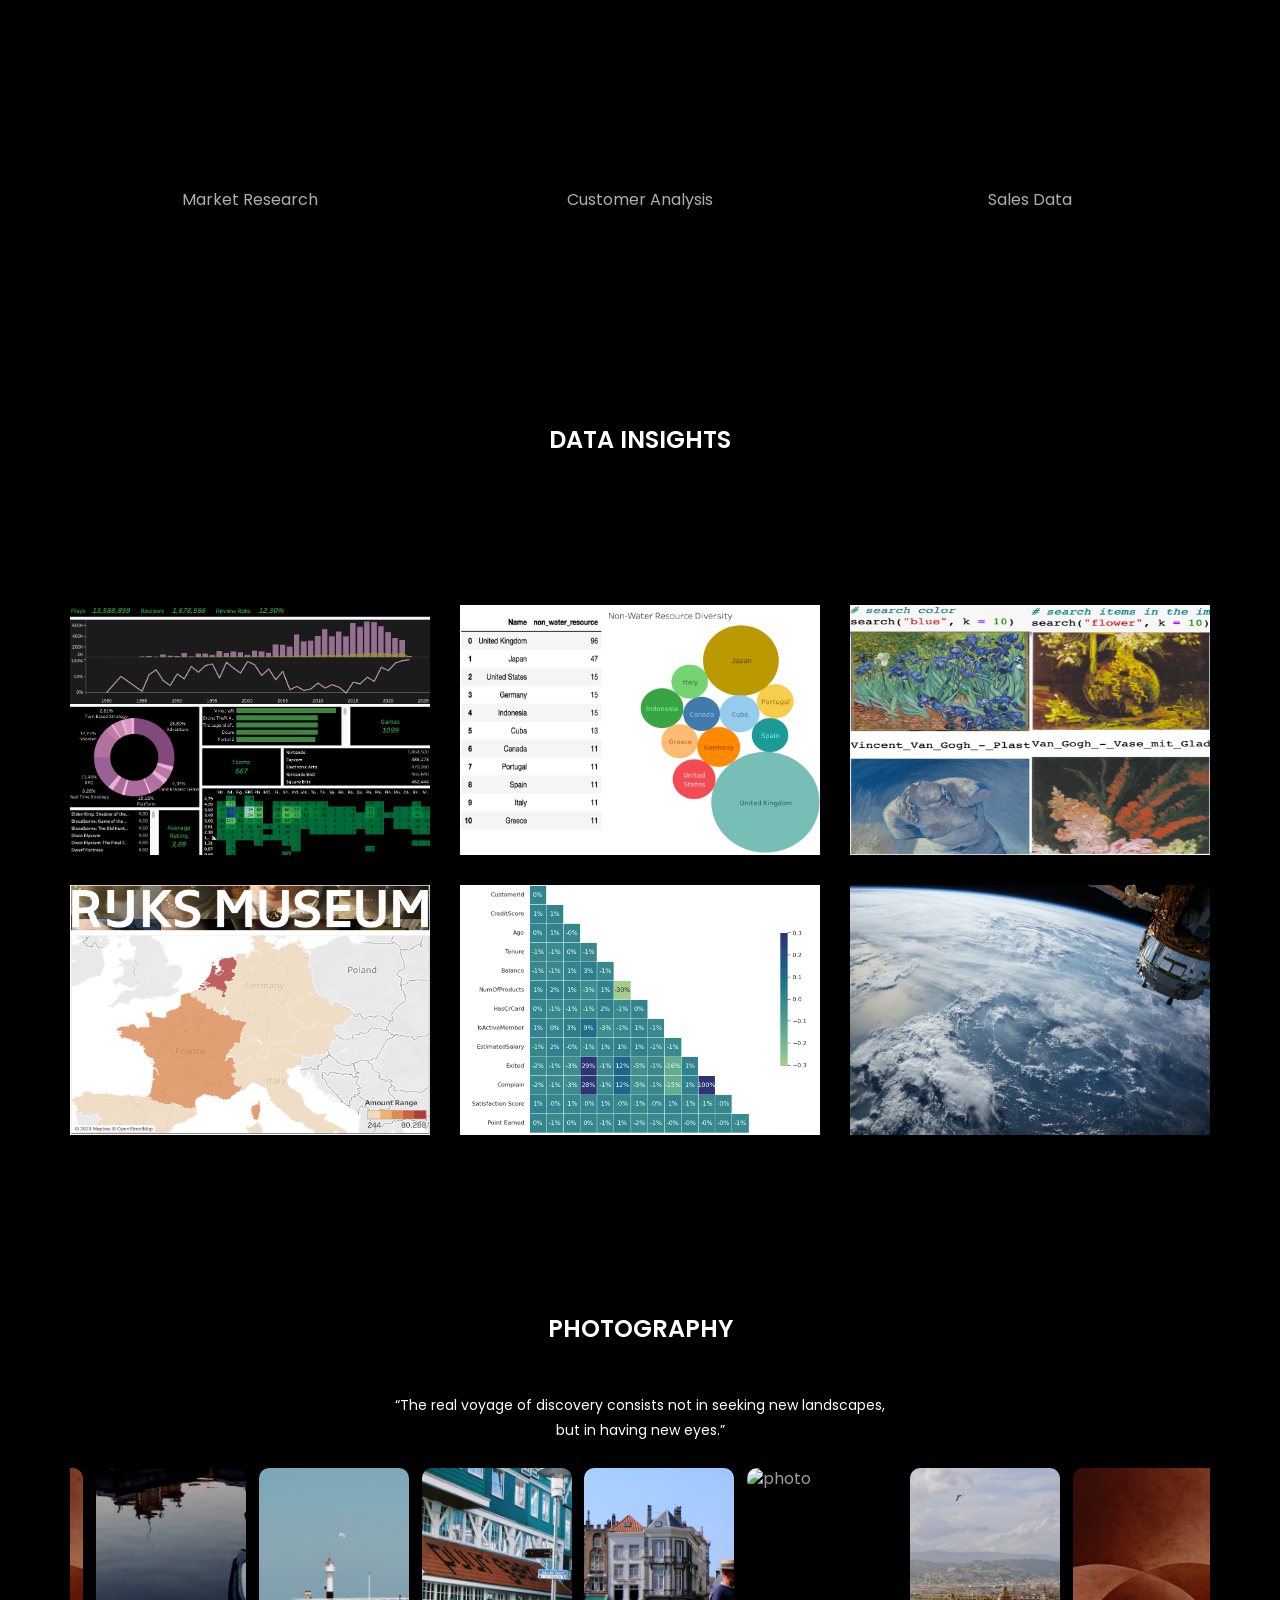
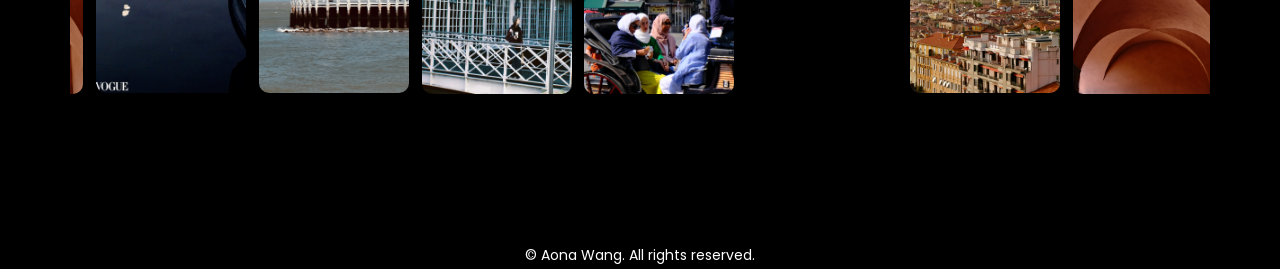
==== commit e0253e42: "Add files via upload Updates" ====
--- a/index.html
+++ b/index.html
@@ -1,148 +1,552 @@
-<!DOCTYPE HTML>
-<html>
-	<head>
-		<title></title>
-		<meta charset="utf-8" />
-		<meta name="viewport" content="width=device-width, initial-scale=1, user-scalable=no" />
-		<link rel="stylesheet" href="assets/css/main.css" />
-	</head>
-	<body class="is-preload">
-
-		<!-- Header -->
-			<section id="header">
-				<header>
-					<span class="image avatar"><img src="images/avatar.jpeg" alt="" /></span>
-					<h1 id="logo"><a href="#">Aona</a></h1>
-					<p></p>
-				</header>
-				<nav id="nav">
-					<ul>
-						<li><a href="#one" class="active">About Me</a></li>
-						<li><a href="#two">Things I Can Do</a></li>
-						<li><a href="#three">My Portforlios</a></li>
-						
-					</ul>
-				</nav>
-				<footer>
-					<ul class="icons">
-						<li><a href="https://www.linkedin.com/in/aona-wang-0b112524b/" class="icon brands fa-linkedin"><span class="label">Linkedin</span></a></li>
-						<li><a href="https://github.com/effyvrversion/Portforlio" class="icon brands fa-github"><span class="label">Github</span></a></li>
-						<li><a href="mailto:eeeffywang@outlook.com" class="icon solid fa-envelope"><span class="label">Email</span></a></li>
-					</ul>
-				</footer>
-			</section>
-
-		<!-- Wrapper -->
-			<div id="wrapper">
-
-				<!-- Main -->
-					<div id="main">
-
-						<!-- One -->
-							<section id="one">
-								<div class="image main" data-position="center">
-									<img src="images/banner.jpg" alt="" />
-								</div>
+<!doctype html>
+<html class="no-js" lang="en">
+
+    <head>
+        <!-- meta data -->
+        <meta charset="utf-8">
+        <meta http-equiv="X-UA-Compatible" content="IE=edge">
+        <meta name="viewport" content="width=device-width, initial-scale=1">
+        <!-- The above 3 meta tags *must* come first in the head; any other head content must come *after* these tags -->
+
+        <!--font-family-->
+		<link href="https://fonts.googleapis.com/css?family=Poppins:100,200,300,400,500,600,700,800,900&amp;subset=devanagari,latin-ext" rel="stylesheet">
+        
+        <!-- title of site -->
+        <title>Aona</title>
+
+        <!-- For favicon png -->
+		<link rel="shortcut icon" type="image/icon" href="assets/logo/favicon.png"/>
+       
+        <!--font-awesome.min.css-->
+        <link rel="stylesheet" href="assets/css/font-awesome.min.css">
+
+		<!--flat icon css-->
+		<link rel="stylesheet" href="assets/css/flaticon.css">
+
+		<!--animate.css-->
+        <link rel="stylesheet" href="assets/css/animate.css">
+
+        <!--owl.carousel.css-->
+        <link rel="stylesheet" href="assets/css/owl.carousel.min.css">
+		<link rel="stylesheet" href="assets/css/owl.theme.default.min.css">
+		
+        <!--bootstrap.min.css-->
+        <link rel="stylesheet" href="assets/css/bootstrap.min.css">
+		
+		<!-- bootsnav -->
+		<link rel="stylesheet" href="assets/css/bootsnav.css" >	
+        
+        <!--style.css-->
+        <link rel="stylesheet" href="assets/css/style.css">
+        
+        <!--responsive.css-->
+        <link rel="stylesheet" href="assets/css/responsive.css">
+        
+        <!-- HTML5 shim and Respond.js for IE8 support of HTML5 elements and media queries -->
+        <!-- WARNING: Respond.js doesn't work if you view the page via file:// -->
+		
+        <!--[if lt IE 9]>
+			<script src="https://oss.maxcdn.com/html5shiv/3.7.3/html5shiv.min.js"></script>
+			<script src="https://oss.maxcdn.com/respond/1.4.2/respond.min.js"></script>
+        <![endif]-->
+
+    </head>
+	
+	<body>
+		<!--[if lte IE 9]>
+            <p class="browserupgrade">You are using an <strong>outdated</strong> browser. Please <a href="https://browsehappy.com/">upgrade your browser</a> to improve your experience and security.</p>
+        <![endif]-->
+		
+		<!-- top-area Start -->
+		<header class="top-area">
+			<div class="header-area">
+				<!-- Start Navigation -->
+			    <nav class="navbar navbar-default bootsnav navbar-fixed dark no-background">
+
+			        <div class="container">
+
+			            <!-- Start Header Navigation -->
+			            <div class="navbar-header">
+			                <button type="button" class="navbar-toggle" data-toggle="collapse" data-target="#navbar-menu">
+			                    <i class="fa fa-bars"></i>
+			                </button>
+			                <a class="navbar-brand" href="index.html">Aona</a>
+			            </div><!--/.navbar-header-->
+			            <!-- End Header Navigation -->
+
+			            <!-- Collect the nav links, forms, and other content for toggling -->
+			            <div class="collapse navbar-collapse menu-ui-design" id="navbar-menu">
+			                <ul class="nav navbar-nav navbar-right" data-in="fadeInDown" data-out="fadeOutUp">
+			                <li class=" smooth-menu active"></li>
+			                    <li class="smooth-menu"><a href="#skills">skills</a></li>
+			                    <li class="smooth-menu"><a href="#profiles">Business cases</a></li>
+			                    <li class="smooth-menu"><a href="#portfolio">Data insights</a></li>
+			                    <li class="smooth-menu"><a href="#clients">Photography</a></li>
+			                </ul><!--/.nav -->
+			            </div><!-- /.navbar-collapse -->
+			        </div><!--/.container-->
+			    </nav><!--/nav-->
+			    <!-- End Navigation -->
+			</div><!--/.header-area-->
+
+		    <div class="clearfix"></div>
+
+		</header><!-- /.top-area-->
+		<!-- top-area End -->
+
+		<!--about start -->
+		<section id="about" class="about">
+			<div class="container">
+				<div class="about-content">
+					<div class="row">
+						<div class="col-sm-6">
+							<div class="single-about-txt">
+								<h3>
+									I am a <b><em> Business Analyst  </em></b>  with a passion for uncovering patterns within <b><em>to drive business enhancement</em></b>. My extensive experience in the business sector has sharpened my analytical skills and business acumen. Both curious and analytical, I actively incorporate digital techniques into my approach to address challenges from unique angles, providing insights to refine business strategies.
+								</h3>
 								<div class="container">
-									<header class="major">
-										<h2>Stay Curious for Patterns</h2>
-										<p>“The real voyage of discovery consists not in seeking <br />
-											new landscapes, but in having new eyes.”</p>
-									</header>
-									<p> I know how Numbers affect Profits<br />
-										also curious how Digitalization revitalizes Humanities</p>
-								</div>
-							</section>
-
-						<!-- Two -->
-							<section id="two">
-								<div class="container">
-									<h3>Things I Can Do</h3>
-									<p>I define myself as a detail-oriented person who is willing to learn new techniques. Years of experience in multi-fields enhanced my analytical skill and business acumen. Thus, I am able to handle problems from unique perspectives and bring meaningful insights.</p>
-									<ul class="feature-icons">
-										<li class="icon solid fa-code">Python, SQL, Javascipt</li>
-										<li class="icon solid fa-cubes">Visualization Dashboard</li>
-										<li class="icon solid fa-book">Webscraping and APIs</li>
-										<li class="icon solid fa-coffee">Coffee and Storytelling</li>
-										<li class="icon solid fa-bolt">Prototype and Laser Cutting</li>
-										<li class="icon solid fa-users">Photography</li>
-									</ul>
-								</div>
-							</section>
-
-						<!-- Three -->
-							<section id="three">
-								<div class="container">
-									<h3>My Portforlios</h3>
-									<p></p>
-									<div class="features">
-										<article>
-											<a href="https://public.tableau.com/app/profile/aona.wang/viz/Videogame_dashboard/GameOverview_Dashboard" class="image"><img src="images/pic01.png" alt="" /></a>
-											<div class="inner">
-												<h4><a href="https://github.com/effyvrversion/Portforlio/blob/main/videogame_analysis/Videogame_analysis.ipynb">Python: Video Games Analysis</a></h4>
-												<p>This project involves data cleaning and manipulating in Python. To get an overview of game industry in the past four decades, I applied Python libraries(Pandas, Seaborn, Matplotlib) and made an interactive dashboard in Tableau. </p>
-											</div>
-										</article>
-										<article>
-											<a class="image"><img src="images/pic06.png" alt="" /></a>
-											<div class="inner">
-												<h4><a href="https://github.com/effyvrversion/Portforlio/blob/main/bankcustomer_analysis.ipynb">Bank Customer Analysis</a></h4>
-												<p>This project aims to retrieve general customer profiles and key elements affecting exited cases from customer data. The outcome can enhance customer analysis to facilitate solutions to minimize customer exit rates. </p>
-											</div>
-										</article>
-										<article>
-											<a href="https://public.tableau.com/app/profile/aona.wang/viz/Overview-Rijksmuseum/MuseumOverview?publish=yes" class="image"><img src="images/pic02.png" alt="" /></a>
-											<div class="inner">
-												<h4><a href="https://github.com/effyvrversion/Portforlio/tree/main/Artwork_analysis">Data Extraction and Visualization: Artwork metadata</a></h4>
-												<p>The project expects to find connection between digital artwork metadata and color patterns that may shed light on broader artistic or cultural movements. The extraction of source data combines web scraping and API access. Here I made an overview of Rijksmuseum metadata and detailed analysis of two representative artists-Vincent van Gogh and Rembrandt van Rijn. </p>
-											</div>
-										</article>
-										<article>
-											<a class="image"><img src="images/pic04.png" alt="" /></a>
-											<div class="inner">
-												<h4><a href="https://github.com/effyvrversion/Portforlio/blob/f4bdc3b166540f9fb22da566d6f04d4c3b639322/Mondial_SQL_analysis/Mondial_SQL_Analysis.ipynb">SQL: Mondial Data</a></h4>
-												<p>Mondial is a set of tables that cover information of country, border, economy, population and nature resourcess. I select this database to explore the state of nature resource sustainability and its relation with economy. </p>
-											</div>
-										</article>
-										<article>
-											<a href="https://github.com/effyvrversion/Portforlio/blob/main/Artwork_analysis/Image%20Cluster%26Semantic%20Search_Vincent%20van%20Gogh.ipynb" class="image"><img src="images/pic03.png" alt="" /></a>
-											<div class="inner">
-												<h4><a href="https://github.com/effyvrversion/Portforlio/blob/main/Artwork_analysis/Image%20Cluster%26Semantic%20Search_Vincent%20van%20Gogh.ipynb">Machine Learning:Image Clustering & Semantic Search</a></h4>
-												<p>This is a test dataset with 500 images by Van Gogh. I insert the CLIP embedding to cluster the images and achieve search funtion based on image features(color and object). </p>
-											</div>
-										</article>
-										<article>
-											<a class="image"><img src="images/pic05.jpg" alt="" /></a>
-											<div class="inner">
-												<h4><a href="https://github.com/effyvrversion/IBM-DS-Assignment/blob/2fb1d664b86e1dc6c9905ba9fa6d6c2d8b17e07c/Applied%20DS/IBM-DS0321EN-SkillsNetwork_labs_module_4_SpaceX_Machine_Learning_Prediction_Part_5.jupyterlite.ipynb">Space X Falcon 9 First Stage Landing Prediction</a></h4>
-												<p>This task creates a machine learning pipeline to predict if the first stage of SpaceX  Falcon 9 will land given the data. The process applies three machine learning methods: SVM, Classification Trees and Logistic Regression. </p>
-											</div>
-										</article>
-									</div>
-								</div>
-							</section>
-
+									<div class="education-horizontal-timeline">
+										<div class="row">
+											<div class="col-sm-4">
+												<div class="single-horizontal-timeline">
+													<div class="experience-time">
+														<h2>2010 - 2014</h2>
+														<h3>bachelor <span>of </span> financial Management</h3>
+													</div><!--/.experience-time-->
+													<div class="timeline-horizontal-border">
+														<i class="fa fa-circle" aria-hidden="true"></i>
+														<span class="single-timeline-horizontal"></span>
+													</div>
+													<div class="timeline">
+														<div class="timeline-content">
+															<h4 class="title">
+																Jianghan university
+															</h4>
+															<h5>Wuhan, China</h5>
+															<p class="description">
+																Economics, E-Commerce, Statistics, Advanced Mathematics, Linear Algebra, Finance, Marketing, Management, Cost Accounting
+															</p>
+														</div><!--/.timeline-content-->
+													</div><!--/.timeline-->
+												</div>
+											</div>
+					
+									
+											<div class="col-sm-4">
+												<div class="single-horizontal-timeline">
+													<div class="experience-time">
+														<h2>2022 - 2023</h2>
+														<h3>master <span>of </span> Digital Humanities</h3>
+													</div><!--/.experience-time-->
+													<div class="timeline-horizontal-border">
+														<i class="fa fa-circle" aria-hidden="true"></i>
+														<span class="single-timeline-horizontal spacial-horizontal-line
+														"></span>
+													</div>
+													<div class="timeline">
+														<div class="timeline-content">
+															<h4 class="title">
+																KU Leuven
+															</h4>
+															<h5>Leuven, Belgium</h5>
+															<p class="description">
+																Information Structures, Management & Information Technology, Scripting Languages, Design Thinking & Making, Data Visualization, Web Information Systems
+															</p>
+														</div><!--/.timeline-content-->
+													</div><!--/.timeline-->
+												</div>
+											</div>
+										</div>
+									</div>
+								</div>
+							</div>
+						</div>
+						<div class="col-sm-offset-1 col-sm-5">
+							<div class="single-about-img">
+								<img src="assets/images/about/profile_image.png" alt="profile_image">
+							
+
+							</div>
+
+						</div>
 					</div>
-
-				<!-- Footer -->
-					<section id="footer">
-						<div class="container">
-							<ul class="copyright">
-								<li>&copy;Aona Wang. All rights reserved.</li>
-							</ul>
+				</div>
+			</div>
+		</section><!--/.about-->
+		<!--about end -->
+
+		<!--skills start -->
+		<section id="skills" class="skills">
+				<div class="skill-content">
+					<div class="section-heading text-center">
+						<h2>skills</h2>
+					</div>
+					<div class="container">
+						<div class="row">
+							<div class="col-md-6">
+								<div class="single-skill-content">
+									<div class="barWrapper">
+										<span class="progressText">Code: Python/SQL/HTML</span>
+										<div class="single-progress-txt">
+											<div class="progress ">
+												<div class="progress-bar" role="progressbar" aria-valuenow="85" aria-valuemin="10" aria-valuemax="100" style="">
+													  
+												</div>
+											</div>
+											<h3>85%</h3>	
+										</div>
+									</div><!-- /.barWrapper -->
+									<div class="barWrapper">
+										<span class="progressText">Market Research</span>
+										<div class="single-progress-txt">
+											<div class="progress ">
+											   <div class="progress-bar" role="progressbar" aria-valuenow="92" aria-valuemin="10" aria-valuemax="100" style="">
+												    
+											   </div>
+											</div>
+											<h3>92%</h3>	
+										</div>
+									</div><!-- /.barWrapper -->
+									<div class="barWrapper">
+										<span class="progressText">Webscraping and APIs</span>
+										<div class="single-progress-txt">
+											<div class="progress ">
+											   <div class="progress-bar" role="progressbar" aria-valuenow="88" aria-valuemin="10" aria-valuemax="100" style="">
+												   
+											   </div>
+											</div>
+											<h3>88%</h3>	
+										</div>
+									</div><!-- /.barWrapper -->
+									<div class="barWrapper">
+										<span class="progressText">Analytical Thinking</span>
+										<div class="single-progress-txt">
+											<div class="progress ">
+											   <div class="progress-bar" role="progressbar" aria-valuenow="90" aria-valuemin="10" aria-valuemax="100" style="">
+												    
+											   </div>
+											</div>
+											<h3>90%</h3>	
+										</div>
+									</div><!-- /.barWrapper -->
+								</div>
+							</div>
+							<div class="col-md-6">
+								<div class="single-skill-content">
+									<div class="barWrapper">
+										<span class="progressText">Social Media</span>
+										<div class="single-progress-txt">
+											<div class="progress ">
+												<div class="progress-bar" role="progressbar" aria-valuenow="87" aria-valuemin="10" aria-valuemax="100" style="">
+													
+												</div>
+											</div>
+											<h3>87%</h3>	
+										</div>
+									</div><!-- /.barWrapper -->
+									<div class="barWrapper">
+										<span class="progressText">Data Visualization</span>
+										<div class="single-progress-txt">
+											<div class="progress ">
+											   <div class="progress-bar" role="progressbar" aria-valuenow="95" aria-valuemin="10" aria-valuemax="100" style="">
+												    
+											   </div>
+											</div>
+											<h3>95%</h3>	
+										</div>
+									</div><!-- /.barWrapper -->
+									<div class="barWrapper">
+										<span class="progressText">Digital Storytelling</span>
+										<div class="single-progress-txt">
+											<div class="progress ">
+											   <div class="progress-bar" role="progressbar" aria-valuenow="97" aria-valuemin="10" aria-valuemax="100" style="">
+												   
+											   </div>
+											</div>
+											<h3>97%</h3>	
+										</div>
+									</div><!-- /.barWrapper -->
+									<div class="barWrapper">
+										<span class="progressText">Photography</span>
+										<div class="single-progress-txt">
+											<div class="progress ">
+											   <div class="progress-bar" role="progressbar" aria-valuenow="80" aria-valuemin="10" aria-valuemax="100" style="">
+												    
+											   </div>
+											</div>
+											<h3>80%</h3>	
+										</div>
+									</div><!-- /.barWrapper -->
+								</div>
+							</div>
+						</div><!-- /.row -->
+					</div>	<!-- /.container -->		
+				</div><!-- /.skill-content-->
+
+		</section><!--/.skills-->
+		<!--skills end -->
+		<!--profiles start -->
+		<section id="profiles" class="profiles">
+			<div class="profiles-details">
+				<div class="section-heading text-center">
+					<h2>business cases</h2>
+				</div>
+				<div class="container">
+					<div class="profiles-content">
+						<div class="row">
+							<div class="col-sm-4">
+								<div class="single-profile">
+									<div class="profile-txt">
+										<div class="profile-icon-name">Market Research</div>
+									</div>
+									<div class="single-profile-overlay">
+										<div class="profile-txt">
+											<a href="https://github.com/effyvrversion/Portforlio/blob/6f9e250acd9ff121369b14bcfb3ed1d4a346de20/German%20vehicle%20market.pdf">
+												<img src="/assets/images/file/p1.png" alt="portfolio image"/>
+											</a>
+											<div class="profile-icon-name"></div>                              
+										</div>
+									</div>
+								</div>
+							</div>
+							<div class="col-sm-4">
+								<div class="single-profile">
+									<div class="profile-txt">
+										<div class="profile-icon-name">Customer analysis</div>
+									</div>
+									<div class="single-profile-overlay">
+										<div class="profile-txt">
+											<a href="https://github.com/effyvrversion/Portforlio/blob/6f9e250acd9ff121369b14bcfb3ed1d4a346de20/bankcustomer_analysis.ipynb">
+												<img src="/assets/images/file/p2.png" alt="portfolio image"/>
+											</a>
+											<div class="profile-icon-name"></div>
+										</div>
+									</div>
+								</div>
+							</div>
+							<div class="col-sm-4">
+								<div class="single-profile">
+									<div class="profile-txt">
+										<div class="profile-icon-name">Sales Data</div>
+									</div>
+									<div class="single-profile-overlay">
+										<div class="profile-txt">
+											<a href="https://github.com/effyvrversion/Portforlio/blob/2f0404a4b3824134112ad284d513bc23d3b4e1e7/Sales%20Dashboard.pdf">
+												<img src="/assets/images/file/p3.png" alt="portfolio image"/>
+											</a>
+												<div class="profile-icon-name"></div>
+										</div>
+									</div>
+								</div>
+							</div>
+							<!-- <div class="col-sm-3">
+								<div class="single-profile profile-no-border">
+									<div class="profile-txt">
+										<div class="profile-icon-name">Process Enhancement</div>
+									</div>
+									<div class="single-profile-overlay">
+										<div class="profile-txt">
+											<a href=""><i class="flaticon-github-logo"></i></a>
+											<div class="profile-icon-name"></div>
+										</div>
+									</div>
+								</div>
+							</div> -->
 						</div>
-					</section>
-
+					</div>
+				</div>
 			</div>
 
-		<!-- Scripts -->
-			<script src="assets/js/jquery.min.js"></script>
-			<script src="assets/js/jquery.scrollex.min.js"></script>
-			<script src="assets/js/jquery.scrolly.min.js"></script>
-			<script src="assets/js/browser.min.js"></script>
-			<script src="assets/js/breakpoints.min.js"></script>
-			<script src="assets/js/util.js"></script>
-			<script src="assets/js/main.js"></script>
-
-	</body>
+		</section><!--/.profiles-->
+		<!--profiles end -->
+
+		<!--portfolio start -->
+		<section id="portfolio" class="portfolio">
+			<div class="portfolio-details">
+				<div class="section-heading text-center">
+					<h2>Data Insights</h2>
+				</div>
+				<div class="container">
+					<div class="portfolio-content">
+						<div class="isotope">
+							<div class="row">
+
+								<div class="col-sm-4">
+									<div class="item">
+										<img src="assets/images/portfolio/p1.png" alt="portfolio image"/>
+										<div class="isotope-overlay">
+											<a href="https://public.tableau.com/app/profile/aona.wang/viz/Videogame_dashboard/GameOverview_Dashboard">
+												Python: Video Games
+											</a>
+										</div><!-- /.isotope-overlay -->
+									</div><!-- /.item -->
+									<div class="item">
+										<img src="assets/images/portfolio/p4.png" alt="portfolio image"/>
+										<div class="isotope-overlay">
+											<a href="https://public.tableau.com/app/profile/aona.wang/viz/Overview-Rijksmuseum/MuseumOverview?publish=yes">
+												Metadata
+											</a>
+										</div><!-- /.isotope-overlay -->
+									</div><!-- /.item -->
+								</div><!-- /.col -->
+
+								<div class="col-sm-4">
+									<div class="item">
+										<img src="assets/images/portfolio/p6.png" alt="portfolio image"/>
+										<div class="isotope-overlay">
+											<a href="https://github.com/effyvrversion/Portforlio/blob/f4bdc3b166540f9fb22da566d6f04d4c3b639322/Mondial_SQL_analysis/Mondial_SQL_Analysis.ipynb">
+												SQL
+											</a>
+										</div><!-- /.isotope-overlay -->
+									</div><!-- /.item -->
+											<div class="item">
+												<img src="assets/images/portfolio/p2.png" alt="portfolio image"/>
+												<div class="isotope-overlay">
+													<a href="https://github.com/effyvrversion/Portforlio/blob/main/bankcustomer_analysis.ipynb">
+														Python: Bank Customer Analysis
+													</a>
+										</div><!-- /.isotope-overlay -->
+									</div><!-- /.item -->
+								</div><!-- /.col -->
+
+								<div class="col-sm-4">
+									<div class="item">
+										<img src="assets/images/portfolio/p5.png" alt="portfolio image"/>
+										<div class="isotope-overlay">
+											<a href="https://github.com/effyvrversion/IBM-DS-Assignment/blob/2fb1d664b86e1dc6c9905ba9fa6d6c2d8b17e07c/Applied%20DS/IBM-DS0321EN-SkillsNetwork_labs_module_4_SpaceX_Machine_Learning_Prediction_Part_5.jupyterlite.ipynb">
+												Deep Learning
+											</a>
+										</div><!-- /.isotope-overlay -->
+									</div><!-- /.item -->
+									<div class="item">
+										<img src="assets/images/portfolio/p7.jpg" alt="portfolio image"/>
+										<div class="isotope-overlay">
+											<a href="https://github.com/effyvrversion/IBM-DS-Assignment/blob/2fb1d664b86e1dc6c9905ba9fa6d6c2d8b17e07c/Applied%20DS/IBM-DS0321EN-SkillsNetwork_labs_module_4_SpaceX_Machine_Learning_Prediction_Part_5.jupyterlite.ipynb">
+												Machine Learning
+											</a>
+										</div><!-- /.isotope-overlay -->
+									</div><!-- /.item -->
+
+								</div><!-- /.col -->
+							</div><!-- /.row -->
+						</div><!--/.isotope-->
+					</div><!--/.gallery-content-->
+				</div><!--/.container-->
+			</div><!--/.portfolio-details-->
+
+		</section><!--/.portfolio-->
+		<!--portfolio end -->
+
+		<!--clients start -->
+		<section id="clients" class="clients">
+			<div class="section-heading text-center">
+				<h2>Photography</h2>
+				<p>“The real voyage of discovery consists not in seeking
+					new landscapes, <br>but in having new eyes.” </p>
+			</div>
+			<div class="clients-area">
+				<div class="container">
+					<div class="owl-carousel owl-theme" id="client">
+						<div class="item">
+							<a href="https://www.vogue.com/photovogue/photographers/358910/gallery#4626248">
+								<img src="assets/images/clients/c1.png" alt="photo" />
+							</a>
+						</div><!--/.item-->
+						<div class="item">
+							<a href="assets/images/clients/c2.png">
+								<img src="assets/images/clients/c2.png" alt="photo" />
+							</a>
+						</div><!--/.item-->
+						<div class="item">
+							<a href="assets/images/clients/c3.png">
+								<img src="assets/images/clients/c3.png" alt="photo" />
+							</a>
+						</div><!--/.item-->
+						<div class="item">
+							<a href="assets/images/clients/c4.png">
+								<img src="assets/images/clients/c4.png" alt="photo" />
+							</a>
+						</div><!--/.item-->
+						<div class="item">
+							<a href="assets/images/clients/c5.jpg">
+								<img src="assets/images/clients/c5.jpg" alt="photo" />
+							</a>
+						</div><!--/.item-->
+						<div class="item">
+							<a href="assets/images/clients/c6.jpg">
+								<img src="assets/images/clients/c6.jpg" alt="photo" />
+							</a>
+						</div><!--/.item-->
+						<div class="item">
+							<a href="assets/images/clients/c7.jpg">
+								<img src="assets/images/clients/c7.jpg" alt="photo" />
+							</a>
+						</div><!--/.item-->
+					</div><!--/.owl-carousel-->
+				</div><!--/.container-->
+			</div><!--/.clients-area-->
+
+		</section><!--/.clients-->
+
+		</section><!--/.clients-->
+		<!--clients end -->
+
+		<!--footer-copyright start-->
+		<footer id="footer-copyright" class="footer-copyright">
+			<div class="container">
+				<div class="hm-footer-copyright text-center">
+					<p>
+						&copy; Aona Wang. All rights reserved.
+					</p><!--/p-->
+				</div><!--/.text-center-->
+			</div><!--/.container-->
+
+			<div id="scroll-Top">
+				<div class="return-to-top">
+					<i class="fa fa-angle-up " id="scroll-top" ></i>
+				</div>
+				
+			</div><!--/.scroll-Top-->
+			
+        </footer><!--/.footer-copyright-->
+		<!--footer-copyright end-->
+		
+		<!-- Include all js compiled plugins (below), or include individual files as needed -->
+
+		<script src="assets/js/jquery.js"></script>
+        
+        <!--modernizr.min.js-->
+        <script src="https://cdnjs.cloudflare.com/ajax/libs/modernizr/2.8.3/modernizr.min.js"></script>
+		
+		<!--bootstrap.min.js-->
+        <script src="assets/js/bootstrap.min.js"></script>
+		
+		<!-- bootsnav js -->
+		<script src="assets/js/bootsnav.js"></script>
+		
+		<!-- jquery.sticky.js -->
+		<script src="assets/js/jquery.sticky.js"></script>
+		
+		<!-- for progress bar start-->
+
+		<!-- progressbar js -->
+		<script src="assets/js/progressbar.js"></script>
+
+		<!-- appear js -->
+		<script src="assets/js/jquery.appear.js"></script>
+
+		<!-- for progress bar end -->
+
+		<!--owl.carousel.js-->
+        <script src="assets/js/owl.carousel.min.js"></script>
+
+
+		<script src="https://cdnjs.cloudflare.com/ajax/libs/jquery-easing/1.4.1/jquery.easing.min.js"></script>
+		
+        
+        <!--Custom JS-->
+        <script src="assets/js/custom.js"></script>
+        
+    </body>
+	
 </html>
--- a/assets/css/bootsnav.css
+++ b/assets/css/bootsnav.css
@@ -0,0 +1,1474 @@
+/* ==============================================================
+
+Template name : Bootsnav - Multi Purpose Header
+Categorie : Bootstrap Menu in CSS
+Author : adamnurdin01
+Version : v.1.2
+Created : 2016-06-02
+Last update : 2016-10-19
+
+============================================================== */
+
+/* MEGAMENU STYLE
+=================================*/
+nav.bootsnav .dropdown.megamenu-fw {
+    position: static;
+}
+
+nav.bootsnav .container {
+    position: relative;
+}
+
+nav.bootsnav .megamenu-fw .dropdown-menu {
+    left: auto;
+}
+
+nav.bootsnav .megamenu-content {
+    padding: 15px;
+    width: 100% !important;
+}
+
+nav.bootsnav .megamenu-content .title{
+    margin-top: 0;
+}
+
+nav.bootsnav .dropdown.megamenu-fw .dropdown-menu {
+    left: 0;
+    right: 0;
+}
+
+/* Navbar
+=================================*/
+nav.navbar.bootsnav{
+    margin-bottom: 0;
+    -moz-border-radius: 0px;
+    -webkit-border-radius: 0px;
+    -o-border-radius: 0px;
+    border-radius: 0px;
+    background-color: #fff;
+    border: none;
+    border-bottom: solid 1px #e0e0e0;
+    z-index: 9;
+}
+
+nav.navbar.bootsnav ul.nav > li > a{
+    color: #6f6f6f;
+    background-color: transparent;
+    outline: none;
+    margin-bottom: -2px;
+}
+
+nav.navbar.bootsnav ul.nav li.megamenu-fw > a:hover,
+nav.navbar.bootsnav ul.nav li.megamenu-fw > a:focus,
+nav.navbar.bootsnav ul.nav li.active > a:hover,
+nav.navbar.bootsnav ul.nav li.active > a:focus,
+nav.navbar.bootsnav ul.nav li.active > a{
+    background-color: transparent;
+}
+
+nav.navbar.bootsnav .navbar-toggle{
+    background-color: #fff;
+    border: none;
+    padding: 0;
+    font-size: 18px;
+    position: relative;
+    top: 5px;
+}
+
+nav.navbar.bootsnav ul.nav .dropdown-menu .dropdown-menu{
+    top: 0;
+    left: 100%;
+}
+
+nav.navbar.bootsnav ul.nav ul.dropdown-menu > li > a{
+    white-space:normal;
+}
+
+
+ul.menu-col{
+    padding: 0;
+    margin: 0;
+    list-style: none;
+}
+
+ul.menu-col li a{
+    color: #6f6f6f;
+}
+
+ul.menu-col li a:hover,
+ul.menu-col li a:focus{
+    text-decoration: none;
+}
+
+/* Navbar Full
+=================================*/
+nav.bootsnav.navbar-full{
+    padding-bottom: 10px;
+    padding-top: 10px;
+}
+
+nav.bootsnav.navbar-full .navbar-header{
+    display: block;
+    width: 100%;
+}
+
+nav.bootsnav.navbar-full .navbar-toggle{
+    display: inline-block;
+    margin-right: 0;
+    position: relative;
+    top: 0;
+    font-size: 30px;
+    -webkit-transition: all 1s ease-in-out;
+	-moz-transition: all 1s ease-in-out;
+	-o-transition: all 1s ease-in-out;
+	-ms-transition: all 1s ease-in-out;
+	transition: all 1s ease-in-out;
+}
+
+nav.bootsnav.navbar-full .navbar-collapse{
+    position: fixed;
+    width: 100%;
+    height: 100% !important;
+    top: 0;
+    left: 0;
+    padding: 0;
+    display: none !important;
+    z-index: 9;
+}
+
+nav.bootsnav.navbar-full .navbar-collapse.in{
+    display: block !important;
+}
+
+nav.bootsnav.navbar-full .navbar-collapse .nav-full{
+    overflow: auto;
+}
+
+nav.bootsnav.navbar-full .navbar-collapse .wrap-full-menu{
+    display: table-cell;
+    vertical-align: middle;
+    background-color: #fff;
+    overflow: auto;
+}
+
+nav.bootsnav.navbar-full .navbar-collapse .nav-full::-webkit-scrollbar {
+    width: 0;
+}
+
+nav.bootsnav.navbar-full .navbar-collapse .nav-full::-moz-scrollbar {
+    width: 0;
+}
+
+nav.bootsnav.navbar-full .navbar-collapse .nav-full::-ms-scrollbar {
+    width: 0;
+}
+
+nav.bootsnav.navbar-full .navbar-collapse .nav-full::-o-scrollbar {
+    width: 0;
+}
+
+
+nav.bootsnav.navbar-full .navbar-collapse ul.nav{
+    display: block;
+    width: 100%;
+    overflow: auto;
+}
+
+nav.bootsnav.navbar-full .navbar-collapse ul.nav a:hover,
+nav.bootsnav.navbar-full .navbar-collapse ul.nav a:focus,
+nav.bootsnav.navbar-full .navbar-collapse ul.nav a{
+    background-color: transparent;
+}
+
+nav.bootsnav.navbar-full .navbar-collapse ul.nav > li{
+    float: none;
+    display: block;
+    text-align: center;
+}
+
+nav.bootsnav.navbar-full .navbar-collapse ul.nav > li > a{
+    display: table;
+    margin: auto;
+    text-transform: uppercase;
+    font-weight: bold;
+    letter-spacing: 2px;
+    font-size: 24px;
+    padding: 10px 15px;
+}
+
+li.close-full-menu > a{
+    padding-top: 0px;
+    padding-bottom: 0px;
+}
+
+li.close-full-menu{
+    padding-top: 30px;
+    padding-bottom: 30px;
+}
+
+/* Atribute Navigation
+=================================*/
+.attr-nav{
+    float: right;
+    display: inline-block;
+    margin-left: 13px;
+    margin-right: -15px;
+}
+
+.attr-nav > ul{
+    padding: 0;
+    margin: 0 0 -7px 0;
+    list-style: none;
+    display: inline-block;
+}
+
+.attr-nav > ul > li{
+    float: left;
+    display: block;
+}
+
+.attr-nav > ul > li > a{
+    color: #6f6f6f;
+    display: block;
+    padding: 28px 15px;
+    position: relative;
+}
+
+.attr-nav > ul > li > a span.badge{
+    position: absolute;
+    top: 50%;
+    margin-top: -15px;
+    right: 5px;
+    font-size: 10px;
+    padding: 0;
+    width: 15px;
+    height: 15px;
+    padding-top: 2px;
+}
+
+.attr-nav > ul > li.dropdown ul.dropdown-menu{
+    -moz-border-radius: 0px;
+    -webkit-border-radius: 0px;
+    -o-border-radius: 0px;
+    border-radius: 0px;
+    -moz-box-shadow: 0px 0px 0px;
+    -webkit-box-shadow: 0px 0px 0px;
+    -o-box-shadow: 0px 0px 0px;
+    box-shadow: 0px 0px 0px;
+    border: solid 1px #e0e0e0;
+}
+
+ul.cart-list{
+    padding: 0 !important;
+    width: 250px !important;
+}
+
+ul.cart-list > li{
+    position: relative;
+    border-bottom: solid 1px #efefef;
+    padding: 15px 15px 23px 15px !important;
+}
+
+ul.cart-list > li > a.photo{
+    padding: 0 !important;
+    margin-right: 15px;
+    float: left;
+    display: block;
+    width: 50px;
+    height: 50px;
+    left: 15px;
+    top: 15px;
+}
+
+ul.cart-list > li img{
+    width: 50px;
+    height: 50px;
+    border: solid 1px #efefef;
+}
+
+ul.cart-list > li > h6{
+    margin: 0;
+}
+
+ul.cart-list > li > h6 > a.photo{
+    padding: 0 !important;
+    display: block;
+}
+
+ul.cart-list > li > p{
+    margin-bottom: 0;
+}
+
+ul.cart-list > li.total{
+    background-color: #f5f5f5;
+    padding-bottom: 15px !important;
+}
+
+ul.cart-list > li.total > .btn{
+    display: inline-block;
+    border-bottom: solid 1px #efefef;
+}
+
+ul.cart-list > li .price{
+    font-weight: bold;
+}
+
+ul.cart-list > li.total > span{
+    padding-top: 8px;
+}
+
+/* Top Search
+=================================*/
+.top-search{
+    background-color: #333;
+    padding: 10px 0;
+    display: none;
+}
+
+.top-search input.form-control{
+    background-color: transparent;
+    border: none;
+    -moz-box-shadow: 0px 0px 0px;
+    -webkit-box-shadow: 0px 0px 0px;
+    -o-box-shadow: 0px 0px 0px;
+    box-shadow: 0px 0px 0px;
+    color: #fff;
+    height: 40px;
+    padding: 0 15px;
+}
+
+.top-search .input-group-addon{
+    background-color: transparent;
+    border: none;
+    color: #fff;
+    padding-left: 0;
+    padding-right: 0;
+}
+
+.top-search .input-group-addon.close-search{
+    cursor: pointer;
+}
+
+/* Side Menu
+=================================*/
+body{
+    -webkit-transition: all 0.3s ease-in-out;
+	-moz-transition: all 0.3s ease-in-out;
+	-o-transition: all 0.3s ease-in-out;
+	-ms-transition: all 0.3s ease-in-out;
+	transition: all 0.3s ease-in-out;
+}
+
+body.on-side{
+    margin-left: -280px;
+}
+
+.side{
+    position: fixed;
+    overflow-y: auto;
+    top: 0;
+    right: -280px;
+    width: 280px;
+    padding: 25px 30px;
+    height: 100%;
+    display: block;
+    background-color: #333;
+    -webkit-transition: all 0.3s ease-in-out;
+	-moz-transition: all 0.3s ease-in-out;
+	-o-transition: all 0.3s ease-in-out;
+	-ms-transition: all 0.3s ease-in-out;
+	transition: all 0.3s ease-in-out;
+    z-index: 9;
+}
+
+.side.on{
+    right: 0;
+}
+
+.side .close-side{
+    float: right;
+    color: #fff;
+    position: relative;
+    z-index: 2;
+    font-size: 16px;
+}
+
+.side .widget{
+    position: relative;
+    z-index: 1;
+    margin-bottom: 25px;
+}
+
+.side .widget .title{
+    color: #fff;
+    margin-bottom: 15px;
+}
+
+.side .widget ul.link{
+    padding: 0;
+    margin: 0;
+    list-style: none;
+}
+
+.side .widget ul.link li a{
+    color: #9f9f9f;
+    letter-spacing: 1px;
+}
+
+.side .widget ul.link li a:focus,
+.side .widget ul.link li a:hover{
+    color: #fff;
+    text-decoration: none;
+}
+
+/* Share
+=================================*/
+nav.navbar.bootsnav .share{
+    padding: 0 30px;
+    margin-bottom: 30px;
+}
+
+nav.navbar.bootsnav .share ul{
+    display: inline-block;
+    padding: 0;
+    margin: 0 0 -7px 0;
+    list-style: none;
+}
+
+nav.navbar.bootsnav .share ul > li{
+    float: left;
+    display: block;
+    margin-right: 5px;
+}
+
+nav.navbar.bootsnav .share ul > li > a{
+    display: table-cell;
+    vertical-align: middle;
+    text-align: center;
+    width: 35px;
+    height: 35px;
+    -moz-border-radius: 50%;
+    -webkit-border-radius: 50%;
+    -o-border-radius: 50%;
+    border-radius: 50%;
+    background-color: #cfcfcf;
+    color: #fff;
+}
+
+/* Transparent
+=================================*/
+nav.navbar.bootsnav.navbar-fixed{
+    position: fixed;
+    display: block;
+    width: 100%;
+}
+
+nav.navbar.bootsnav.no-background{
+    -webkit-transition: all 1s ease-in-out;
+	-moz-transition: all 1s ease-in-out;
+	-o-transition: all 1s ease-in-out;
+	-ms-transition: all 1s ease-in-out;
+	transition: all 1s ease-in-out;
+}
+
+/* Navbar Sticky
+=================================*/
+.wrap-sticky{
+    position: relative;
+    -webkit-transition: all 0.3s ease-in-out;
+	-moz-transition: all 0.3s ease-in-out;
+	-o-transition: all 0.3s ease-in-out;
+	-ms-transition: all 0.3s ease-in-out;
+	transition: all 0.3s ease-in-out;
+}
+
+.wrap-sticky nav.navbar.bootsnav{
+    position: absolute;
+    width: 100%;
+    left: 0;
+    top: 0;
+}
+
+.wrap-sticky nav.navbar.bootsnav.sticked{
+    position: fixed;
+    -webkit-transition: all 0.2s ease-in-out;
+	-moz-transition: all 0.2s ease-in-out;
+	-o-transition: all 0.2s ease-in-out;
+	-ms-transition: all 0.2s ease-in-out;
+	transition: all 0.2s ease-in-out;
+}
+
+body.on-side .wrap-sticky nav.navbar.bootsnav.sticked{
+    left: -280px;
+}
+
+/* Navbar Responsive
+=================================*/
+@media (min-width: 1024px) and (max-width:1400px) {
+    body.wrap-nav-sidebar .wrapper .container{
+        width: 100%;
+        padding-left: 30px;
+        padding-right: 30px;
+    }
+}
+
+@media (min-width: 1024px) {
+    /* General Navbar
+    =================================*/
+    nav.navbar.bootsnav ul.nav .dropdown-menu .dropdown-menu{
+        margin-top: -2px;
+    }
+
+    nav.navbar.bootsnav ul.nav.navbar-right .dropdown-menu .dropdown-menu{
+        left: -200px;
+    }
+    
+    nav.navbar.bootsnav ul.nav > li > a{
+        padding: 30px 15px;
+        font-weight: 600;
+    }
+    
+    nav.navbar.bootsnav ul.nav > li.dropdown > a.dropdown-toggle:after{
+        font-family: 'FontAwesome';
+        content: "\f0d7";
+        margin-left: 5px;
+        margin-top: 2px;
+    }
+    
+    nav.navbar.bootsnav li.dropdown ul.dropdown-menu{
+        -moz-box-shadow: 0px 0px 0px;
+        -webkit-box-shadow: 0px 0px 0px;
+        -o-box-shadow: 0px 0px 0px;
+        box-shadow: 0px 0px 0px;
+        -moz-border-radius: 0px;
+        -webkit-border-radius: 0px;
+        -o-border-radius: 0px;
+        border-radius: 0px;
+        padding: 0;
+        width: 200px;
+        background: #fff;
+        border: solid 1px #e0e0e0;
+        border-top: solid 5px;
+    }
+    
+    nav.navbar.bootsnav li.dropdown ul.dropdown-menu > li a:hover,
+    nav.navbar.bootsnav li.dropdown ul.dropdown-menu > li a:hover{
+        background-color: transparent;
+    }
+    
+    nav.navbar.bootsnav li.dropdown ul.dropdown-menu > li > a{
+        padding: 10px 15px;
+        border-bottom: solid 1px #eee;
+        color: #6f6f6f;
+    }
+    
+    nav.navbar.bootsnav li.dropdown ul.dropdown-menu > li:last-child > a{
+        border-bottom: none;
+    }
+    
+    nav.navbar.bootsnav ul.navbar-right li.dropdown ul.dropdown-menu li a{
+        text-align: right;
+    }
+    
+    nav.navbar.bootsnav li.dropdown ul.dropdown-menu li.dropdown > a.dropdown-toggle:before{
+        font-family: 'FontAwesome';
+        float: right;
+        content: "\f105";
+        margin-top: 0;
+    }
+    
+    nav.navbar.bootsnav ul.navbar-right li.dropdown ul.dropdown-menu li.dropdown > a.dropdown-toggle:before{
+        font-family: 'FontAwesome';
+        float: left;
+        content: "\f104";
+        margin-top: 0;
+    }
+    
+    nav.navbar.bootsnav li.dropdown ul.dropdown-menu ul.dropdown-menu{
+        top: -3px;
+    }
+    
+    nav.navbar.bootsnav ul.dropdown-menu.megamenu-content{
+        padding: 0 15px !important;
+    }
+    
+    nav.navbar.bootsnav ul.dropdown-menu.megamenu-content > li{
+       padding: 25px 0 20px;
+    }
+    
+    nav.navbar.bootsnav ul.dropdown-menu.megamenu-content.tabbed{
+        padding: 0;
+    }
+    
+    nav.navbar.bootsnav ul.dropdown-menu.megamenu-content.tabbed > li{
+        padding: 0;
+    }
+    
+    nav.navbar.bootsnav ul.dropdown-menu.megamenu-content .col-menu{
+        padding: 0 30px;
+        margin: 0 -0.5px;
+        border-left: solid 1px #f0f0f0;
+        border-right: solid 1px #f0f0f0;
+    }
+    
+    nav.navbar.bootsnav ul.dropdown-menu.megamenu-content .col-menu:first-child{
+        border-left: none;
+    }
+    
+    nav.navbar.bootsnav ul.dropdown-menu.megamenu-content .col-menu:last-child{
+        border-right: none;
+    }
+    
+    nav.navbar.bootsnav ul.dropdown-menu.megamenu-content .content{
+        display: none;
+    }
+    
+    nav.navbar.bootsnav ul.dropdown-menu.megamenu-content .content ul.menu-col li a{
+        text-align: left;
+        padding: 5px 0;
+        display: block;
+        width: 100%;
+        margin-bottom: 0;
+        border-bottom: none;
+        color: #6f6f6f;
+    }
+    
+    nav.navbar.bootsnav.on ul.dropdown-menu.megamenu-content .content{
+        display: block !important;
+        height: auto !important;
+    }
+    
+    /* Navbar Transparent
+    =================================*/  
+    nav.navbar.bootsnav.no-background{
+        background-color: transparent;
+        border: none;
+    }
+    
+    nav.navbar.bootsnav.navbar-transparent .attr-nav{
+        padding-left: 15px;
+        margin-left: 30px;
+    }
+    
+    nav.navbar.bootsnav.navbar-transparent.white{
+        background-color: rgba(255,255,255,0.3);
+        border-bottom: solid 1px #bbb;
+    }
+    
+    nav.navbar.navbar-inverse.bootsnav.navbar-transparent.dark,
+    nav.navbar.bootsnav.navbar-transparent.dark{
+        background-color: rgba(0,0,0,0.3);
+        border-bottom: solid 1px #555;
+    }
+    
+    nav.navbar.bootsnav.navbar-transparent.white .attr-nav{
+        border-left: solid 1px #bbb;
+    }
+    
+    nav.navbar.navbar-inverse.bootsnav.navbar-transparent.dark .attr-nav,
+    nav.navbar.bootsnav.navbar-transparent.dark .attr-nav{
+        border-left: solid 1px #555;
+    }
+    
+    nav.navbar.bootsnav.no-background.white .attr-nav > ul > li > a,
+    nav.navbar.bootsnav.navbar-transparent.white .attr-nav > ul > li > a,
+    nav.navbar.bootsnav.navbar-transparent.white ul.nav > li > a,
+    nav.navbar.bootsnav.no-background.white ul.nav > li > a{
+        color: #fff;
+    }
+    
+    nav.navbar.bootsnav.navbar-transparent.dark .attr-nav > ul > li > a,
+    nav.navbar.bootsnav.navbar-transparent.dark ul.nav > li > a{
+        color: #eee;
+    }
+    
+    nav.navbar.bootsnav.navbar-fixed.navbar-transparent .logo-scrolled,
+    nav.navbar.bootsnav.navbar-fixed.no-background .logo-scrolled{
+        display: none;
+    }
+
+    nav.navbar.bootsnav.navbar-fixed.navbar-transparent .logo-display,
+    nav.navbar.bootsnav.navbar-fixed.no-background .logo-display{
+        display: block;
+    }
+
+    nav.navbar.bootsnav.navbar-fixed .logo-display{
+        display: none;
+    }
+
+    nav.navbar.bootsnav.navbar-fixed .logo-scrolled{
+        display: block;
+    }
+    
+    /* Atribute Navigation
+    =================================*/    
+    .attr-nav > ul > li.dropdown ul.dropdown-menu{
+        margin-top: 0;
+        margin-left: 55px;
+        width: 250px;
+        left: -250px;
+    }
+    
+    /* Menu Center
+    =================================*/
+    nav.navbar.bootsnav.menu-center .container{
+        position: relative;
+    }
+    
+    nav.navbar.bootsnav.menu-center ul.nav.navbar-center{
+        float:none;
+        margin: 0 auto;
+        display: table;
+        table-layout: fixed;
+    }
+    
+    nav.navbar.bootsnav.menu-center .navbar-header,
+    nav.navbar.bootsnav.menu-center .attr-nav{
+        position: absolute;
+    }
+    
+    nav.navbar.bootsnav.menu-center .attr-nav{
+        right: 15px;
+    }
+    
+    /* Navbar Brand top
+    =================================*/
+    nav.bootsnav.navbar-brand-top .navbar-header{
+        display: block;
+        width: 100%;
+        text-align: center;
+    }
+    
+    nav.bootsnav.navbar-brand-top ul.nav > li.dropdown > ul.dropdown-menu{
+        margin-top: 2px;
+    }
+    
+    nav.bootsnav.navbar-brand-top ul.nav > li.dropdown.megamenu-fw > ul.dropdown-menu{
+        margin-top: 0;
+    }
+    
+    nav.bootsnav.navbar-brand-top .navbar-header .navbar-brand{
+        display: inline-block;
+        float: none;
+        margin: 0;
+    }
+    
+    nav.bootsnav.navbar-brand-top .navbar-collapse{
+        text-align: center;
+    }
+    
+    nav.bootsnav.navbar-brand-top ul.nav{
+        display: inline-block;
+        float: none;
+        margin: 0 0 -5px 0;
+    }
+    
+    /* Navbar Center
+    =================================*/
+    nav.bootsnav.brand-center .navbar-header{
+        display: block;
+        width: 100%;
+        position: absolute;
+        text-align: center;
+        top: 0;
+        left: 0;
+    }
+    
+    nav.bootsnav.brand-center .navbar-brand{
+        display: inline-block;
+        float: none;
+    }
+    
+    nav.bootsnav.brand-center .navbar-collapse{
+        text-align: center;
+        display: inline-block;
+        padding-left: 0;
+        padding-right: 0;
+    }
+    
+    nav.bootsnav.brand-center ul.nav > li.dropdown > ul.dropdown-menu{
+        margin-top: 2px;
+    }
+    
+    nav.bootsnav.brand-center ul.nav > li.dropdown.megamenu-fw > ul.dropdown-menu{
+        margin-top: 0;
+    }
+    
+    nav.bootsnav.brand-center .navbar-collapse .col-half{
+        width: 50%;
+        float: left;
+        display: block;
+    }
+    
+    nav.bootsnav.brand-center .navbar-collapse .col-half.left{
+        text-align: right;
+        padding-right: 100px;
+    }
+    
+    nav.bootsnav.brand-center .navbar-collapse .col-half.right{
+        text-align: left;
+        padding-left: 100px;
+    }
+    
+    nav.bootsnav.brand-center ul.nav{
+        float: none !important;
+        margin-bottom: -5px !important;
+        display: inline-block !important;
+    }
+    
+    nav.bootsnav.brand-center ul.nav.navbar-right{
+        margin: 0;
+    }
+    
+    nav.bootsnav.brand-center.center-side .navbar-collapse .col-half.left{
+        text-align: left;
+        padding-right: 100px;
+    }
+    
+    nav.bootsnav.brand-center.center-side .navbar-collapse .col-half.right{
+        text-align: right;
+        padding-left: 100px;
+    }
+    
+    /* Navbar Sidebar
+    =================================*/
+    body.wrap-nav-sidebar .wrapper{
+        padding-left: 260px; 
+        overflow-x: hidden;
+    }
+
+    nav.bootsnav.navbar-sidebar{
+        position: fixed;
+        width: 260px;
+        overflow: hidden;
+        left: 0;
+        padding: 0  0 0 0 !important;
+        background: #fff;
+        border-right: solid 1px #dfdfdf;
+    }  
+    
+    nav.bootsnav.navbar-sidebar .scroller{
+        width: 280px;
+        overflow-y:auto;
+        overflow-x: hidden;
+    }
+
+    nav.bootsnav.navbar-sidebar .container-fluid,
+    nav.bootsnav.navbar-sidebar .container{
+        padding: 0 !important;
+    }
+
+    nav.bootsnav.navbar-sidebar .navbar-header{
+        float: none;
+        display: block;
+        width: 260px;
+        padding: 10px 15px;
+        margin: 10px 0 0 0 !important;
+    }
+    
+    nav.bootsnav.navbar-sidebar .navbar-collapse{
+        padding: 0 !important;
+        width: 260px;
+    }
+
+    nav.bootsnav.navbar-sidebar ul.nav{
+        float: none;
+        display: block;
+        width: 100%;
+        padding: 0 15px !important;
+        margin: 0 0 30px 0;
+    }
+
+    nav.bootsnav.navbar-sidebar ul.nav li{
+        float: none !important;
+    }
+    
+    nav.bootsnav.navbar-sidebar ul.nav > li > a{
+        padding: 10px 15px;
+        font-weight: bold;
+    }
+    
+    nav.bootsnav.navbar-sidebar ul.nav > li.dropdown > a:after{
+        float: right;
+    }
+    
+    nav.bootsnav.navbar-sidebar ul.nav li.dropdown ul.dropdown-menu{
+        left: 100%;
+        top: 0;
+        position: relative !important;
+        left: 0 !important;
+        width: 100% !important;
+        height: auto !important;
+        background-color: transparent;
+        border: none !important;
+        padding: 0;
+        -moz-box-shadow: 0px 0px 0px;
+        -webkit-box-shadow: 0px 0px 0px;
+        -o-box-shadow: 0px 0px 0px;
+        box-shadow: 0px 0px 0px;
+    }
+    
+    nav.bootsnav.navbar-sidebar ul.nav .megamenu-content .col-menu{
+        border: none !important;
+    }
+    
+    nav.bootsnav.navbar-sidebar ul.nav > li.dropdown > ul.dropdown-menu{
+        margin-bottom: 15px;
+    }
+    
+    nav.bootsnav.navbar-sidebar ul.nav li.dropdown ul.dropdown-menu{
+        padding-left: 0;
+        float: none;
+        margin-bottom: 0;
+    }
+    
+    nav.bootsnav.navbar-sidebar ul.nav li.dropdown ul.dropdown-menu li a{
+        padding:  5px 15px;
+        color: #6f6f6f;
+        border: none;
+    }
+    
+    nav.bootsnav.navbar-sidebar ul.nav li.dropdown ul.dropdown-menu ul.dropdown-menu{
+        padding-left: 15px;
+        margin-top: 0;
+    }
+    
+    nav.bootsnav.navbar-sidebar ul.nav li.dropdown ul.dropdown-menu li.dropdown > a:before{
+        font-family: 'FontAwesome';
+        content: "\f105";
+        float: right;
+    }
+    
+    nav.bootsnav.navbar-sidebar ul.nav li.dropdown.on ul.dropdown-menu li.dropdown.on > a:before{
+        content: "\f107";
+    }
+    
+    nav.bootsnav.navbar-sidebar ul.dropdown-menu.megamenu-content > li{
+        padding: 0 !important;
+    }
+        
+    nav.bootsnav.navbar-sidebar .dropdown .megamenu-content .col-menu{
+        display: block;
+        float: none !important;
+        padding: 0;
+        margin: 0;
+        width: 100%;
+    }
+    
+    nav.bootsnav.navbar-sidebar .dropdown .megamenu-content .col-menu .title{
+        padding: 7px 0;
+        text-transform: none;
+        font-weight: 400;
+        letter-spacing: 0px;
+        margin-bottom: 0;
+        cursor: pointer;
+        color: #6f6f6f;
+    }
+    
+    nav.bootsnav.navbar-sidebar .dropdown .megamenu-content .col-menu .title:before{
+        font-family: 'FontAwesome';
+        content: "\f105";
+        float: right;
+    }
+    
+    nav.bootsnav.navbar-sidebar .dropdown .megamenu-content .col-menu.on .title:before{
+        content: "\f107";
+    }
+    
+    nav.bootsnav.navbar-sidebar .dropdown .megamenu-content .col-menu{
+        border: none;
+    }
+    
+    nav.bootsnav.navbar-sidebar .dropdown .megamenu-content .col-menu .content{
+        padding: 0 0 0 15px;
+    }
+    
+    nav.bootsnav.navbar-sidebar .dropdown .megamenu-content .col-menu ul.menu-col li a{
+        padding: 3px 0 !important;
+    }
+}
+
+@media (max-width: 992px) {
+    /* Navbar Responsive
+    =================================*/ 
+    nav.navbar.bootsnav .navbar-brand    {
+        display: inline-block;
+        float: none !important;
+        margin: 0 !important;
+    }
+    
+    nav.navbar.bootsnav .navbar-header {
+        float: none;
+        display: block;
+        text-align: center;
+        padding-left: 30px;
+        padding-right: 30px;
+    }
+    
+    nav.navbar.bootsnav .navbar-toggle {
+        display: inline-block;
+        float: left;
+        margin-right: -200px;
+        margin-top: 10px;
+    }
+    
+    nav.navbar.bootsnav .navbar-collapse {
+        border: none;   
+        margin-bottom: 0;
+    }
+    
+    nav.navbar.bootsnav.no-full .navbar-collapse{
+        max-height: 350px;
+        overflow-y: auto !important;
+    }
+    
+    nav.navbar.bootsnav .navbar-collapse.collapse {
+        display: none !important;
+    }
+    
+    nav.navbar.bootsnav .navbar-collapse.collapse.in {
+        display: block !important;
+    }
+    
+    nav.navbar.bootsnav .navbar-nav {
+        float: none !important;
+        padding-left: 30px;
+        padding-right: 30px;
+        margin: 0px -15px;
+    }
+    
+    nav.navbar.bootsnav .navbar-nav > li {
+        float: none;
+    }
+    
+    nav.navbar.bootsnav li.dropdown a.dropdown-toggle:before{
+        font-family: 'FontAwesome';
+        content: "\f105";
+        float: right;
+        font-size: 16px;
+        margin-left: 10px;
+    }
+    
+    nav.navbar.bootsnav li.dropdown.on > a.dropdown-toggle:before{
+        content: "\f107";
+    }
+    
+    nav.navbar.bootsnav .navbar-nav > li > a{
+        display: block;
+        width: 100%;
+        border-bottom: solid 1px #e0e0e0;
+        padding: 10px 0;
+        border-top: solid 1px #e0e0e0;
+        margin-bottom: -1px;
+    }
+    
+    nav.navbar.bootsnav .navbar-nav > li:first-child > a{
+        border-top: none;
+    }
+    
+    nav.navbar.bootsnav ul.navbar-nav.navbar-left > li:last-child > ul.dropdown-menu{
+        border-bottom: solid 1px #e0e0e0;
+    }
+    
+    nav.navbar.bootsnav ul.nav li.dropdown li a.dropdown-toggle{
+        float: none !important;
+        position: relative;
+        display: block;
+        width: 100%;
+    }
+    
+    nav.navbar.bootsnav ul.nav li.dropdown ul.dropdown-menu{
+        width: 100%;
+        position: relative !important;
+        background-color: transparent;
+        float: none;
+        border: none;
+        padding: 0 0 0 15px !important;
+        margin: 0 0 -1px 0 !important;
+        -moz-box-shadow: 0px 0px 0px;
+        -webkit-box-shadow: 0px 0px 0px;
+        -o-box-shadow: 0px 0px 0px;
+        box-shadow: 0px 0px 0px;
+        -moz-border-radius: 0px 0px 0px;
+        -webkit-border-radius: 0px 0px 0px;
+        -o-border-radius: 0px 0px 0px;
+        border-radius: 0px 0px 0px;
+    }
+    
+    nav.navbar.bootsnav ul.nav li.dropdown ul.dropdown-menu  > li > a{
+        display: block;
+        width: 100%;
+        border-bottom: solid 1px #e0e0e0;
+        padding: 10px 0;
+        color: #6f6f6f;
+    }
+    
+    nav.navbar.bootsnav ul.nav ul.dropdown-menu li a:hover,
+    nav.navbar.bootsnav ul.nav ul.dropdown-menu li a:focus{
+        background-color: transparent;
+    }
+    
+    nav.navbar.bootsnav ul.nav ul.dropdown-menu ul.dropdown-menu{
+        float: none !important;
+        left: 0;
+        padding: 0 0 0 15px;
+        position: relative;
+        background: transparent;
+        width: 100%;
+    }
+    
+    nav.navbar.bootsnav ul.nav ul.dropdown-menu li.dropdown.on > ul.dropdown-menu{
+        display: inline-block;
+        margin-top: -10px;
+    }
+    
+    nav.navbar.bootsnav li.dropdown ul.dropdown-menu li.dropdown > a.dropdown-toggle:after{
+        display: none;
+    }
+    
+    nav.navbar.bootsnav .dropdown .megamenu-content .col-menu .title{
+        padding: 10px 15px 10px 0;
+        line-height: 24px;
+        text-transform: none;
+        font-weight: 400;
+        letter-spacing: 0px;
+        margin-bottom: 0;
+        cursor: pointer;
+        border-bottom: solid 1px #e0e0e0;
+        color: #6f6f6f;
+    }
+    
+    nav.navbar.bootsnav .dropdown .megamenu-content .col-menu ul > li > a{
+        display: block;
+        width: 100%;
+        border-bottom: solid 1px #e0e0e0;
+        padding: 8px 0;
+    }
+    
+   nav.navbar.bootsnav .dropdown .megamenu-content .col-menu .title:before{
+        font-family: 'FontAwesome';
+        content: "\f105";
+        float: right;
+        font-size: 16px;
+        margin-left: 10px;
+       position: relative;
+       right: -15px;
+    }
+    
+    nav.navbar.bootsnav .dropdown .megamenu-content .col-menu:last-child .title{
+        border-bottom: none;
+    }
+    
+    nav.navbar.bootsnav .dropdown .megamenu-content .col-menu.on:last-child .title{
+        border-bottom: solid 1px #e0e0e0;
+    }
+    
+    nav.navbar.bootsnav .dropdown .megamenu-content .col-menu:last-child ul.menu-col li:last-child a{
+        border-bottom: none;
+    }
+    
+    nav.navbar.bootsnav .dropdown .megamenu-content .col-menu.on .title:before{
+        content: "\f107";
+    }
+    
+    nav.navbar.bootsnav .dropdown .megamenu-content .col-menu .content{
+        padding: 0 0 0 15px;
+    }
+    
+    nav.bootsnav.brand-center .navbar-collapse{
+        display: block;
+    }
+    
+    nav.bootsnav.brand-center ul.nav{
+        margin-bottom: 0px !important;
+    }
+    
+    nav.bootsnav.brand-center .navbar-collapse .col-half{
+        width: 100%;
+        float: none;
+        display: block;
+    }
+    
+    nav.bootsnav.brand-center .navbar-collapse .col-half.left{
+        margin-bottom: 0;
+    }
+    
+    nav.bootsnav .megamenu-content{
+        padding: 0;
+    }
+    
+    nav.bootsnav .megamenu-content .col-menu{
+        padding-bottom: 0;
+    }
+    
+    nav.bootsnav .megamenu-content .title{
+        cursor: pointer;
+        display: block;
+        padding: 10px 15px;
+        margin-bottom: 0;
+        font-weight: normal;
+    }
+    
+    nav.bootsnav .megamenu-content .content{
+        display: none;
+    }
+    
+    .attr-nav{
+        position: absolute;
+        right: 60px;
+    }
+    
+    .attr-nav > ul{
+        padding: 0;
+        margin: 0 -15px -7px 0;
+    }
+    
+    .attr-nav > ul > li > a{
+        padding: 16px 15px 15px;
+    }
+    
+    .attr-nav > ul > li.dropdown > a.dropdown-toggle:before{
+        display: none;
+    }
+    
+    .attr-nav > ul > li.dropdown ul.dropdown-menu{
+        margin-top: 2px;
+        margin-left: 55px;
+        width: 250px;
+        left: -250px;
+        border-top: solid 5px;
+    }
+    
+    .top-search .container{
+        padding: 0 45px;
+    }
+    
+    /* Navbar full Responsive
+    =================================*/   
+    nav.bootsnav.navbar-full ul.nav{
+        margin-left: 0;
+    }
+    
+    nav.bootsnav.navbar-full ul.nav > li > a{
+        border: none;
+    }
+    
+    nav.bootsnav.navbar-full .navbar-brand    {
+        float: left !important;
+        padding-left: 0;
+    }
+    
+    nav.bootsnav.navbar-full .navbar-toggle {
+        display: inline-block;
+        float: right;
+        margin-right: 0;
+        margin-top: 10px;
+    }
+    
+    nav.bootsnav.navbar-full .navbar-header {
+        padding-left: 15px;
+        padding-right: 15px;
+    }
+    
+    /* Navbar Sidebar
+    =================================*/ 
+    nav.navbar.bootsnav.navbar-sidebar .share{
+        padding: 30px 15px;
+        margin-bottom: 0;
+    }
+    
+    /* Tabs
+    =================================*/ 
+    nav.navbar.bootsnav .megamenu-content.tabbed{
+        padding-left: 0 !mportant;
+    }
+    
+    nav.navbar.bootsnav .tabbed > li{
+        padding: 25px 0;
+        margin-left: -15px !important;
+    }
+    
+    /* Mobile Navigation
+    =================================*/     
+    body > .wrapper{
+        -webkit-transition: all 0.3s ease-in-out;
+        -moz-transition: all 0.3s ease-in-out;
+        -o-transition: all 0.3s ease-in-out;
+        -ms-transition: all 0.3s ease-in-out;
+        transition: all 0.3s ease-in-out;
+    }
+    
+    body.side-right > .wrapper{
+        margin-left: 280px;
+        margin-right: -280px !important;
+    }
+    
+    nav.navbar.bootsnav.navbar-mobile .navbar-collapse{
+        position: fixed;
+        overflow-y: auto !important;
+        overflow-x: hidden !important;
+        display: block;
+        background: #fff;
+        z-index: 99;
+        width: 280px;
+        height: 100% !important;
+        left: -280px;
+        top: 0;
+        padding: 0;
+        -webkit-transition: all 0.3s ease-in-out;
+        -moz-transition: all 0.3s ease-in-out;
+        -o-transition: all 0.3s ease-in-out;
+        -ms-transition: all 0.3s ease-in-out;
+        transition: all 0.3s ease-in-out;
+    }
+    
+    nav.navbar.bootsnav.navbar-mobile .navbar-collapse.in{
+        left: 0;
+    }
+    
+    nav.navbar.bootsnav.navbar-mobile ul.nav{
+        width: 293px;
+        padding-right: 0;
+        padding-left: 15px;
+    }
+    
+    nav.navbar.bootsnav.navbar-mobile ul.nav > li > a{
+        padding: 15px 15px;
+    }
+    
+    nav.navbar.bootsnav.navbar-mobile ul.nav ul.dropdown-menu > li > a{
+        padding-right: 15px !important;
+        padding-top: 15px !important;
+        padding-bottom: 15px !important;
+    }
+    
+    nav.navbar.bootsnav.navbar-mobile ul.nav ul.dropdown-menu .col-menu .title{
+        padding-right: 30px !important;
+        padding-top: 13px !important;
+        padding-bottom: 13px !important;
+    }
+    
+    nav.navbar.bootsnav.navbar-mobile ul.nav ul.dropdown-menu .col-menu ul.menu-col li a{
+        padding-top: 13px !important;
+        padding-bottom: 13px !important;
+    }
+    
+    nav.navbar.bootsnav.navbar-mobile .navbar-collapse [class*=' col-'] {
+        width: 100%;
+    }
+    
+    nav.navbar.bootsnav.navbar-fixed .logo-scrolled{
+        display: block !important;
+    }
+
+    nav.navbar.bootsnav.navbar-fixed .logo-display{
+        display: none !important;
+    }
+    
+    nav.navbar.bootsnav.navbar-mobile .tab-menu,
+    nav.navbar.bootsnav.navbar-mobile .tab-content{
+        width: 100%;
+        display: block;
+    }
+}
+
+@media (max-width: 767px) {
+    nav.navbar.bootsnav .navbar-header {
+        padding-left: 15px;
+        padding-right: 15px;
+    }
+    
+    nav.navbar.bootsnav .navbar-nav {
+        padding-left: 15px;
+        padding-right: 15px;
+    }
+    
+    .attr-nav{
+        right: 30px;
+    }
+    
+    .attr-nav > ul{
+        margin-right: -10px;
+    }
+    
+    .attr-nav > ul > li > a{
+        padding: 16px 10px 15px;
+        padding-left: 0 !important;
+    }
+    
+    .attr-nav > ul > li.dropdown ul.dropdown-menu{
+        left: -275px;
+    }
+    
+    .top-search .container{
+        padding: 0 15px;
+    }
+    
+    nav.bootsnav.navbar-full .navbar-collapse{
+        left: 15px;
+    }
+    
+    nav.bootsnav.navbar-full .navbar-header{
+        padding-right: 0;
+    }
+    
+    nav.bootsnav.navbar-full .navbar-toggle {
+        margin-right: -15px;
+    }
+    
+    nav.bootsnav.navbar-full ul.nav > li > a{
+        font-size: 18px !important;
+        line-height: 24px !important;
+        padding: 5px 10px !important;
+    }
+    
+    /* Navbar Sidebar
+    =================================*/ 
+    nav.navbar.bootsnav.navbar-sidebar .share{
+        padding: 30px 15px !important;
+    }
+    
+    /* Navbar Sidebar
+    =================================*/ 
+    nav.navbar.bootsnav.navbar-sidebar .share{
+        padding: 30px 0 !important;
+        margin-bottom: 0;
+    }
+    
+    nav.navbar.bootsnav.navbar-mobile.navbar-sidebar .share{
+        padding: 30px 15px !important;
+        margin-bottom: 0;
+    }
+    
+    /* Mobile Navigation
+    =================================*/ 
+    body.side-right > .wrapper{
+        margin-left: 280px;
+        margin-right: -280px !important;
+    }
+    
+    nav.navbar.bootsnav.navbar-mobile .navbar-collapse{
+        margin-left: 0;
+    }
+    
+    nav.navbar.bootsnav.navbar-mobile ul.nav{
+        margin-left: -15px;
+    }
+    
+    nav.navbar.bootsnav.navbar-mobile ul.nav{
+        border-top: solid 1px #fff;
+    }
+    
+    li.close-full-menu{
+        padding-top: 15px !important;
+        padding-bottom: 15px !important;
+    }
+}
+
+@media (min-width: 480px) and (max-width: 640px) {
+    nav.bootsnav.navbar-full ul.nav{
+        padding-top: 30px;
+        padding-bottom: 30px;
+    }
+}
+
--- a/assets/css/style.css
+++ b/assets/css/style.css
@@ -0,0 +1,772 @@
+/*==================================
+* Author        : "ThemeSine"
+* Template Name :  Browny  HTML Template
+* Version       : 1.0
+==================================== */
+
+/*==================================
+font-family: 'Poppins', sans-serif;
+==================================== */
+
+
+/*=========== TABLE OF CONTENTS ===========
+1.  General css (Reset code)
+2.  Header
+3.  Welcome-hero
+4.  About me 
+5.  Education
+6.  Skill
+7.  Experience
+8.  Profiles
+9.  Portfolio
+10. Clients
+11. Contact
+
+/*-------------------------------------
+		1.General css (Reset code)
+--------------------------------------*/
+*{
+    padding: 0;
+    margin: 0;
+}
+
+*{
+	-webkit-box-sizing:border-box;
+	-moz-box-sizing:border-box;
+	-o-box-sizing:border-box;
+	-ms-box-sizing:border-box;
+	box-sizing:border-box;
+}
+body{
+	font-family: 'Poppins', sans-serif;
+	font-size:16px;
+	color: #fff; /*skills*/
+	background: #000;
+    max-width:1920px;
+    margin:0 auto;
+	overflow-x:hidden;
+}
+
+a,a:hover,a:active,a:focus {
+	display:inline-block;
+	text-decoration:none;
+	color: #9e9e9e; /*icon*/
+	font-size:16px;
+	padding:0;
+}
+h1,h2,h3,h4,h5,h6 { 
+	margin: 0;
+	color:#fff; /*biaoti*/
+    font-size: 16px;
+	font-family: 'Poppins', sans-serif;
+	text-transform: capitalize;
+}
+p {
+	margin: 0;
+	line-height:1.8;
+	color:#fff; /*footer*/
+	font-size:14px;
+	font-family: 'Poppins', sans-serif;
+}
+img{border:none;max-width:100%; height:auto;}
+ul{
+	padding: 0;
+    margin: 0 auto;
+    list-style: none;
+}
+ul li {
+	list-style: none;
+	
+}
+select,input,textarea,button{box-shadow:none;outline:0!important;}
+button {background: transparent;border: 0;}
+
+html,body{
+    height: 100%;
+	position: relative;
+}
+[placeholder]:focus::-webkit-input-placeholder {
+  -webkit-transition: opacity 0.3s 0.3s ease; 
+  -moz-transition: opacity 0.3s 0.3s ease; 
+  -ms-transition: opacity 0.3s 0.3s ease; 
+  -o-transition: opacity 0.3s 0.3s ease; 
+  transition: opacity 0.3s 0.3s ease; 
+  opacity: 0;
+}
+
+.fix{position: relative;clear: both;}
+/*=============Style css=========*/
+
+/*-------------------------------------
+        2. Header
+--------------------------------------*/
+.top-area {
+    position: relative;
+    z-index: 9999;
+}
+@media (min-width: 1024px){}
+nav.navbar.bootsnav.no-background {
+    background-color: #000;
+    border: none;
+}
+
+nav.navbar.bootsnav {
+    background-color: #000;
+    border-bottom: transparent;
+    box-shadow: 0 3px 15px rgba(0,0,0,.2);
+}
+
+/*.navbar-brand*/
+.navbar-header a.navbar-brand,.navbar-header a.navbar-brand:hover,.navbar-header a.navbar-brand:focus {
+    display: inline-block;
+    color: #ffffff;
+    font-size: 20px;
+    font-weight: 600;
+    padding: 33px 0px 57px;
+    text-transform: uppercase;
+}
+/*.navbar-brand*/
+
+/*.nav li*/
+nav.navbar.bootsnav ul.nav > li > a {
+    font-size: 16px;
+    font-weight: 400;
+    text-transform:uppercase;
+    -webkit-transition: 0.3s linear; 
+    -moz-transition: 0.3s linear; 
+    -ms-transition: 0.3s linear; 
+    -o-transition: 0.3s linear; 
+    transition: 0.3s linear;
+}
+nav.navbar.bootsnav ul.nav > li > a {padding: 35px 20px;}
+nav.navbar.bootsnav ul.nav > li > a:hover,nav.navbar.bootsnav ul.nav > li > a:focus,nav.navbar.bootsnav ul.nav > li.active>a{color: #fff;}
+
+nav.navbar.bootsnav ul.nav > li.dropdown > a.dropdown-toggle:after {
+    content: "";
+}
+nav.navbar.bootsnav ul.nav > li.dropdown span {
+    font-size: 8px;
+    margin-left: 15px;
+}
+.sticky-wrapper.is-sticky nav.navbar.bootsnav ul.nav > li > a {color:#aba9aa;} /*header 4 color*/
+.sticky-wrapper.is-sticky nav.navbar.bootsnav ul.nav > li > a:hover,.sticky-wrapper.is-sticky nav.navbar.bootsnav ul.nav > li > a:focus,.sticky-wrapper.is-sticky nav.navbar.bootsnav ul.nav > li.active>a{color: #fff;}
+/*.nav li*/
+
+
+
+/*.menu-ui-design*/
+.menu-ui-design{overflow-y:scroll;height: 350px;}
+.menu-ui-design::-webkit-scrollbar {
+    width:5px;
+}
+.menu-ui-design::-webkit-scrollbar-track {
+    -webkit-box-shadow: inset 0 0 8px #000;
+}
+.menu-ui-design::-webkit-scrollbar-thumb {
+  background-color: #000;
+}
+/*.menu-ui-design*/
+
+
+
+/*.navbar-toggle */
+nav.navbar.bootsnav .navbar-toggle {
+    position: relative;
+    background-color: transparent;
+    border: 1px solid #000;
+    padding: 10px;
+    top: 0;
+}
+nav.navbar.bootsnav .navbar-toggle i{color: #000;}
+/*.navbar-toggle */
+
+
+
+/*-------------------------------------
+        3.  Welcome-hero
+--------------------------------------*/
+.welcome-hero{
+    display: flex;
+    align-items: center;
+    justify-content: center;
+    position:relative;
+    background:url(../images/about/welcome-banner.jpg)no-repeat;
+    background-size:cover;
+    background-position: center;
+    height:890px;
+}
+.welcome-hero:before{
+    position:absolute;
+    content: " ";
+    top:0;
+    left:0;
+    background:rgba(214, 196, 153, 0.65);
+    width:100%;
+    height:100%;
+}
+
+/*.header-text-area*/
+.header-text h2 {
+    color: #fff;
+    font-size: 54px;
+    font-weight: 700;
+    text-transform: uppercase;
+    line-height: 1.5;
+}
+.header-text h2 span {color: #2471A3;}
+.header-text p {
+    color: #fff;
+    font-size: 20px;
+    font-weight: 300;
+    text-transform: uppercase;
+    margin: 30px 0 60px;
+    letter-spacing: 1px;
+}
+.header-text a {
+    width: 200px;
+    height: 60px;
+    line-height: 60px;
+    border-radius: 3px;
+    text-transform: capitalize;
+    color: #fff;
+    background: #229954;
+    border:1px solid #229954;
+    box-shadow: 0 5px 20px rgba(0,0,0,.2);
+    -webkit-transition: 0.3s linear; 
+    -moz-transition: 0.3s linear; 
+    -ms-transition: 0.3s linear; 
+    -o-transition: 0.3s linear; 
+    transition: 0.3s linear;
+}
+.header-text a:hover{ box-shadow: 0 5px 20px rgba(0,0,0,.4);background:#2471A3;border: 1px solid #2471A3;}
+/*.header-text-area*/
+
+/*-------------------------------------
+        4.  About
+--------------------------------------*/
+.about {padding: 50px 0 50px;}
+.about-content {padding-top: 100px;}
+/*.single-about-txt*/
+.single-about-txt h3 {
+    font-size:18px;
+    color: #d4d2d2; /*first paragraph*/
+    text-transform: initial;
+    line-height: 1.8;
+}
+.single-about-txt p {
+    font-size: 16px;
+    color: #d4d2d2;
+    padding: 35px 0 43px;
+    border-bottom: 1px solid #d4d2d2;
+}
+.single-about-add-info {
+    margin: 0 0;
+}
+.single-about-add-info h3 {
+    color: #fff;
+    font-size: 16px;
+    text-transform: capitalize;
+}
+.single-about-add-info p {font-weight:  300;border:  0;padding: 0;margin-top: 3px;}
+/*.single-about-txt*/
+
+/*.single-about-img */
+.single-about-img{position: relative;box-shadow: 0 5px 10px rgba(6, 6, 6, 0.3);}
+.single-about-img:before {
+    position:  absolute;
+    content: " ";
+    top: 0;
+    left:  0;
+    width: 100%;
+    height:  100%;
+    /* background: rgba(231, 231, 245, 0.3); */
+}
+.single-about-img img {
+    width: 460px;
+    max-height: 430px;
+    border-radius: 10px;
+}
+.about-list-icon{
+    display: flex;
+    justify-content: center;
+    align-items: center;
+    position: absolute;
+    bottom: 0;
+    left: 0;
+    width: 450px;
+    height: 70px;
+    /*linkedin background*/
+    border-radius: 10px;
+}
+/*.ab-list-icon */
+.about-list-icon ul {
+    display: flex;
+}
+.about-list-icon  ul li a {
+    padding-right: 22px;
+    cursor:pointer;
+    color: #fff;
+}
+.about-list-icon ul li a {
+    cursor: pointer;
+    color: #fff;
+    display: inline-block;
+    border: 2px solid;
+    margin-left: 20px;
+    border-radius: 8px;
+    width: 30px;
+    height: 30px;
+    line-height: 28px;
+    text-align: center;
+}
+.about-list-icon ul li a i {
+    margin-left: 6px;
+}
+/*.ab-list-icon */
+
+/*.single-about-img */
+
+/*-------------------------------------
+        5.  Education
+--------------------------------------*/
+
+.education {
+    background:  #f9fbfd;
+    padding-top:  50px;
+}
+.education-horizontal-timeline {
+    padding: 50px 0;
+}
+
+/*.education-horizontal-timeline*/
+.education-horizontal-timeline .col-sm-4 {padding:0 2px;}
+
+.single-horizontal-timeline .experience-time h3{color:#fff;text-transform: capitalize;}
+.single-horizontal-timeline .experience-time h3 span{text-transform:lowercase;}
+.single-horizontal-timeline .timeline-content h5 {color:#c2c0c0;margin: 15px 0;}
+.single-horizontal-timeline p {color: #949494;max-width: 300px; border-bottom: none;}
+
+
+/*.timeline-horizontal-border*/
+.timeline-horizontal-border {
+    display:  flex;
+    align-items: center;
+    padding: 26px 0 30px;
+}
+.timeline-horizontal-border i {
+    font-size:  10px;
+    color: #73C6B6;
+    margin-right:  5px;
+}
+span.single-timeline-horizontal {
+    display:  inline-block;
+    background: #fff; /*line*/
+    height:  1px;
+    width: 380px;
+}
+/* span.single-timeline-horizontal.spacial-horizontal-line {width: 88px;} */
+/* .timeline-horizontal-border */
+
+/*.education-horizontal-timeline*/
+
+/*-------------------------------------
+        6.  Skills
+--------------------------------------*/
+.skills {
+    
+}
+.skill-content{padding: 20px 0 80px;}
+.single-skill-content{padding-top: 50px;}
+.section-heading h2 {
+    font-size: 24px;
+    font-weight: 600;
+    text-transform: uppercase;
+    padding-bottom: 50px;
+    border-bottom: 1px solid #000;  /*lines*/
+}
+.single-progress-txt {
+    display: flex;
+}
+.single-progress-txt h3 {
+    width: 10%;
+    color: #fff; /*percetage*/
+    position: relative;
+    top: 6px;
+    left: 20px;
+}
+.barWrapper {
+    font-weight: 400;
+    font-size: 16px;
+    text-transform: uppercase;
+}
+.progress {
+    border-radius:3px;
+    overflow: visible;
+    background: #fff;
+    height:8px;
+    margin-top: 15px;
+    width: 85%;
+    margin-bottom: 37px;
+}
+.progress-bar {
+   background: #73C6B6;
+    border-radius: 3px;
+   -webkit-transition: width 1.5s ease-in-out;
+   -ms-transition: width 1.5s ease-in-out;
+   -moz-transition: width 1.5s ease-in-out;
+   -o-transition: width 1.5s ease-in-out;
+   transition: width 1.5s ease-in-out;
+}
+.tooltip{
+   position:relative;
+   float:right;
+}
+.tooltip > .tooltip-inner {
+   background-color: transparent;
+   padding: 1px 5px;
+   color: #7080a0;
+   font-weight: 500;
+   font-size: 12px;
+   border-radius: 0;
+}
+.popOver + .tooltip > .tooltip-arrow {
+   border-left: 6px solid transparent;
+   border-right: 6px solid transparent;
+   border-top: 6px solid #fff;
+   bottom: -1px;
+   transform: translateX(-50%);
+   margin-left: 0;
+}
+
+/*-------------------------------------
+        7. Experience
+-------------------------------------*/
+.experience {
+    padding: 50px 0 100px;
+    border-top: 1px solid #e5ebf2;
+}
+.experience-content {padding-top: 100px;}
+.single-timeline-box {margin-bottom: 75px;}
+
+/*experience-time*/
+.experience-time {
+    position: relative;
+}
+.experience-time h2 {
+    font-weight: 400;
+}
+.experience-time h3 {
+    font-size: 16px;
+    font-weight: 300;
+    color: #636a82;
+    margin-top: 14px;
+    text-transform: uppercase;
+}
+/*experience-time*/
+
+/*main-timeline*/
+.main-timeline{
+    position: relative;
+}
+.main-timeline:before{
+    content: "";
+    width: 2px;
+    height: 84%;
+    background: #b2c1ce;
+    position: absolute;
+    top: 1.5%;
+    left: 45.8%;
+    z-index: -1;
+}
+.main-timeline .timeline{
+    position: relative;
+}
+
+.timeline-content span>i, .experience-time span>i {
+    color: #2471A3;
+    position: absolute;
+    font-size: 10px;
+    left: -14.5%;
+    z-index: 1;
+}
+.timeline-content h4.title {
+    font-size: 16px;
+    font-weight: 400;
+    text-transform: uppercase;
+}
+.timeline-content h5 {
+    color: #636a82;
+    font-size: 14px;
+    font-weight: 300;
+    margin: 18px 0 20px;
+}
+.main-timeline .description {
+    font-size: 14px;
+    color: #999fb3;
+}
+.main-timeline .timeline-content.right{
+    float: right;
+    text-align: left;
+}
+.timeline-single-before:before {
+    content: '';
+    top: 57px;
+    left: -3px;
+    position: absolute;
+    width: 100%;
+    height:400px;
+    border-left:15px solid #fff;
+}
+
+.experience-time-responsive{display: none;}
+/*-------------------------------------
+        8. Profiles
+--------------------------------------*/
+.profiles {
+    padding:  50px 0 100px;
+    border:  1px solid #000;
+}
+
+.profiles-content {padding-top: 100px;}
+.profiles-content .col-sm-3{padding:0;}
+.profile-txt {
+    display: flex;
+    align-items: center;
+    flex-direction: column;
+}
+.single-profile {
+    position: relative;
+    height: 150px;
+    display: flex;
+    justify-content: center;
+    align-items: center;
+    border-right: 1px solid #000;
+    overflow:hidden;
+    -webkit-transition:background 0.5s linear; 
+    -moz-transition:background 0.5s linear; 
+    -ms-transition:background 0.5s linear; 
+    -o-transition:background 0.5s linear; 
+    transition:background 0.5s linear;
+}
+.profile-icon-name {
+    text-transform: capitalize;
+    color: #afadad;
+    font-size: 16px;
+}
+.single-profile.profile-no-border{border-right:transparent;}
+.profile-border {
+    border-bottom: 1px solid #afadad;
+}
+.single-profile-overlay{
+    display:flex;
+    align-items:center;
+    text-transform: capitalize;
+    justify-content:center;
+    position: absolute;
+    top: 0;
+    left: 0;
+    content: " ";
+    width:100%;
+    height: 100%;
+    background: #2471A3;
+    background: -moz-linear-gradient(left, #2471A3 0%, #5499C7 100%);
+    background: -webkit-linear-gradient(left, #2471A3 0%,#5499C7 100%);
+    background: linear-gradient(to right, #2471A3 0%,#5499C7 100%);
+    filter: progid:DXImageTransform.Microsoft.gradient( startColorstr='#2471A3', endColorstr='#5499C7',GradientType=1 );
+    -webkit-transform:scale(0);
+    -moz-transform:scale(0);
+    -ms-transform:scale(0);
+    -o-transform:scale(0);
+    transform:scale(0);
+    -webkit-transition: .5s;
+    -moz-transition: .5s;
+    -ms-transition: .5s;
+    -o-transition: .5s;
+    transition: .5s;
+}
+.single-profile:hover .single-profile-overlay{
+    -webkit-transform:scale(1);
+    -moz-transform:scale(1);
+    -ms-transform:scale(1);
+    -o-transform:scale(1);
+    transform:scale(1);
+    top:0;
+}
+.single-profile:hover .profile-icon-name,.single-profile:hover .profile-txt a>i{color: #fff;}
+.single-profile:hover .profile-border {border:transparent;}
+/*-------------------------------------
+        9. Portfolio
+--------------------------------------*/
+.portfolio {
+    padding:  50px 0 100px;
+    border:  1px solid #000;
+}
+
+.portfolio-content {padding-top: 100px;}
+
+/* ---- .item ---- */
+.isotope:after {
+    content: '';
+    display: block;
+    clear: both;
+}
+.isotope .item {
+    position:relative;
+    overflow:hidden;
+    margin-bottom: 30px;
+}
+.isotope .item1 {
+    position:relative;
+    overflow:hidden;
+    margin-bottom: 30px;
+}
+/*.item img*/
+.isotope .item img{
+    width:400px;
+    height:250px;
+    -webkit-transition: .5s;
+    -moz-transition: .5s;
+    -ms-transition: .5s;
+    -o-transition: .5s;
+    transition: .5s;
+}
+.isotope .item:hover  img{
+    -webkit-transform:scale(1.5);
+    -moz-transform:scale(1.5);
+    -ms-transform:scale(1.5);
+    -o-transform:scale(1.5);
+    transform:scale(1.5);
+}
+.isotope .item1 img{
+    width:100%;
+    height:100%;
+    -webkit-transition: .5s;
+    -moz-transition: .5s;
+    -ms-transition: .5s;
+    -o-transition: .5s;
+    transition: .5s;
+}
+.isotope .item1:hover  img{
+    -webkit-transform:scale(1.5);
+    -moz-transform:scale(1.5);
+    -ms-transform:scale(1.5);
+    -o-transform:scale(1.5);
+    transform:scale(1.5);
+}
+/*.item img*/
+
+/*.isotope-overlay*/
+.isotope-overlay{
+    position:absolute;
+    height:100%;
+    width:100%;
+    background:rgba(31,44,108,.5);
+    display:flex;
+    align-items:center;
+    text-transform: uppercase;
+    justify-content:center;
+    flex-direction:row;
+    -webkit-transform:scale(0);
+    -moz-transform:scale(0);
+    -ms-transform:scale(0);
+    -o-transform:scale(0);
+    transform:scale(0);
+    -webkit-transition: .5s;
+    -moz-transition: .5s;
+    -ms-transition: .5s;
+    -o-transition: .5s;
+    transition: .5s;
+}
+.isotope-overlay a {
+    display: inline-block;
+    color: #fff;
+    font-size: 14px;
+    text-align: center;
+}
+.isotope .item:hover .isotope-overlay{
+    -webkit-transform:scale(1);
+    -moz-transform:scale(1);
+    -ms-transform:scale(1);
+    -o-transform:scale(1);
+    transform:scale(1);
+    top:0;
+}
+.isotope .item1:hover .isotope-overlay{
+    -webkit-transform:scale(1);
+    -moz-transform:scale(1);
+    -ms-transform:scale(1);
+    -o-transform:scale(1);
+    transform:scale(1);
+    top:0;
+}
+/*.isotope-overlay*/
+
+/*-------------------------------------
+        10. Clients
+--------------------------------------*/
+.clients {padding-top: 50px;}
+.clients-area {
+    display: flex;
+    align-items: center;
+}
+.clients-area .item {
+    padding: 25px 25px;
+    width:200px;
+    height:400px;
+}
+
+.clients .clients-area .owl-carousel .owl-item img {
+    display: block;
+    object-fit: contain;
+    border-radius:10px;
+}
+
+/*===============================
+    Scroll Top
+===============================*/
+#scroll-Top  .return-to-top {
+    position: fixed;
+    right: 30px;
+    bottom: 30px;
+    display: none;
+    width: 40px;
+    line-height: 40px;
+    height: 40px;
+    text-align: center;
+    font-size: 20px;
+    cursor: pointer;
+    color: #fff;
+    background:#81939f;
+	border:1px solid #2471A3;
+	border-radius:50%;
+	-webkit-transition: .5s; 
+	-moz-transition:.5s; 
+	-ms-transition:.5s; 
+	-o-transition:.5s;
+    transition: .5s;
+	z-index: 2;
+}
+#scroll-Top  .return-to-top:hover {
+    background:#fff;
+    color: #81939f;
+	border:1px solid #2471A3;
+}
+
+#scroll-Top  .return-to-top i{
+    position:relative;
+    bottom:0;
+
+}
+
+#scroll-Top  .return-to-top i{
+    position: relative;
+    animation-name: example;
+    animation-direction: alternate;
+    animation-iteration-count: infinite;
+    animation-duration:1s;
+}
+@keyframes example {
+    0%   {bottom:0px;}
+    100%  {bottom:7px;}
+}
+/*========================Thank you=================
--- a/assets/css/responsive.css
+++ b/assets/css/responsive.css
@@ -0,0 +1,96 @@
+@media screen and (max-width:1680px){
+
+}/*max-width:1680px*/
+@media screen and (max-width:1440px){
+	.single-about-img img {max-width:100%;}
+	.single-about-img:before,.about-list-icon{width: 100%;}
+}/*max-width:1440px*/
+
+@media screen and (max-width:1199px){
+	nav.navbar.bootsnav ul.nav > li > a { padding: 35px 8px;}
+	
+	.welcome-hero {height: 768px;}
+
+	.timeline-content span>i, .experience-time span>i {left: -15.5%;}
+}/*max-width:1199px*/
+
+@media screen and (max-width:1024px){
+
+
+}/*max-width:1024px*/
+
+@media screen and (max-width:1008px){
+	nav.navbar.bootsnav ul.nav > li.dropdown span.megamenu-title  {display:block;color: #43465d;font-size: 18px;}
+	nav.navbar.bootsnav ul.dropdown-menu.megamenu-content .content ul.menu-col li .megamenu-sub-title a {margin-top: 20px;font-size: 14px;}
+	nav.navbar.bootsnav ul.dropdown-menu.megamenu-content .content ul.menu-col li .megamenu-sub-txt a{margin-bottom: 15px;}
+}/*max-width:1008px*/
+
+@media screen and (max-width:992px){
+	nav.navbar.bootsnav .navbar-collapse.collapse.in {padding-bottom: 30px;}
+	nav.navbar.bootsnav .navbar-toggle {display: inline-block; float: right;margin-right: 0;margin-top: 21px;}
+	nav.navbar.bootsnav .navbar-brand {float: left!important;}
+	nav.navbar.bootsnav ul.nav > li > a {padding: 15px 0px;border: transparent;}
+}/*max-width:992px*/
+
+@media screen and (max-width:991px){
+	.experience-time-responsive{display: block;}
+	.experience-time-main{display: none;}
+	.experience-time,.timeline-content{text-align: left;margin-bottom: 20px;margin-left: 40px;}
+	.timeline-content span>i{left: 0%;top: -54%;}
+	.experience-time span>i {left: -6%;top: 6%;}
+	.main-timeline:before {left:0.4%;}
+
+	.single-horizontal-timeline .experience-time,.single-horizontal-timeline .timeline-content {margin: 0;}
+}/*max-width:991px*/
+
+@media screen and (max-width:768px){
+    
+}/*max-width:768px*/
+
+@media screen and (max-width:767px){
+	.single-about-img {max-width: 450px;}
+	.experience-time span>i,.timeline-content span>i,.main-timeline:before {display: none;}
+	.experience-time, .timeline-content {margin-left: 0;}
+
+	.isotope .item {max-width: 350px;margin: 0 auto 30px;}
+
+	.single-profile {max-width: 350px; margin: 30px auto;border: 0;}
+	.profile-border{border: 0;}
+
+	.single-horizontal-timeline {max-width: 350px;margin: 30px auto;}
+
+}/*max-width:767px*/
+
+@media screen and (max-width: 660px){
+
+}/*max-width:660px*/
+
+@media screen and (max-width: 640px){
+
+}/*max-width:640px*/
+
+@media screen and (max-width: 580px){
+
+}/*max-width:580px*/
+
+@media screen and (max-width: 540px){
+	.subscribe-title h2 {font-size: 24px;}
+
+}/*max-width:540px*/
+
+@media screen and (max-width: 480px){
+	
+}/*max-width:480px*/
+
+@media screen and (max-width: 440px){
+	
+}/*max-width:400px*/
+
+@media screen and (max-width:350px){
+
+}/*max-width:350px*/
+
+@media screen and  (max-width: 320px){
+	
+}/*max-width:320px*/
+
